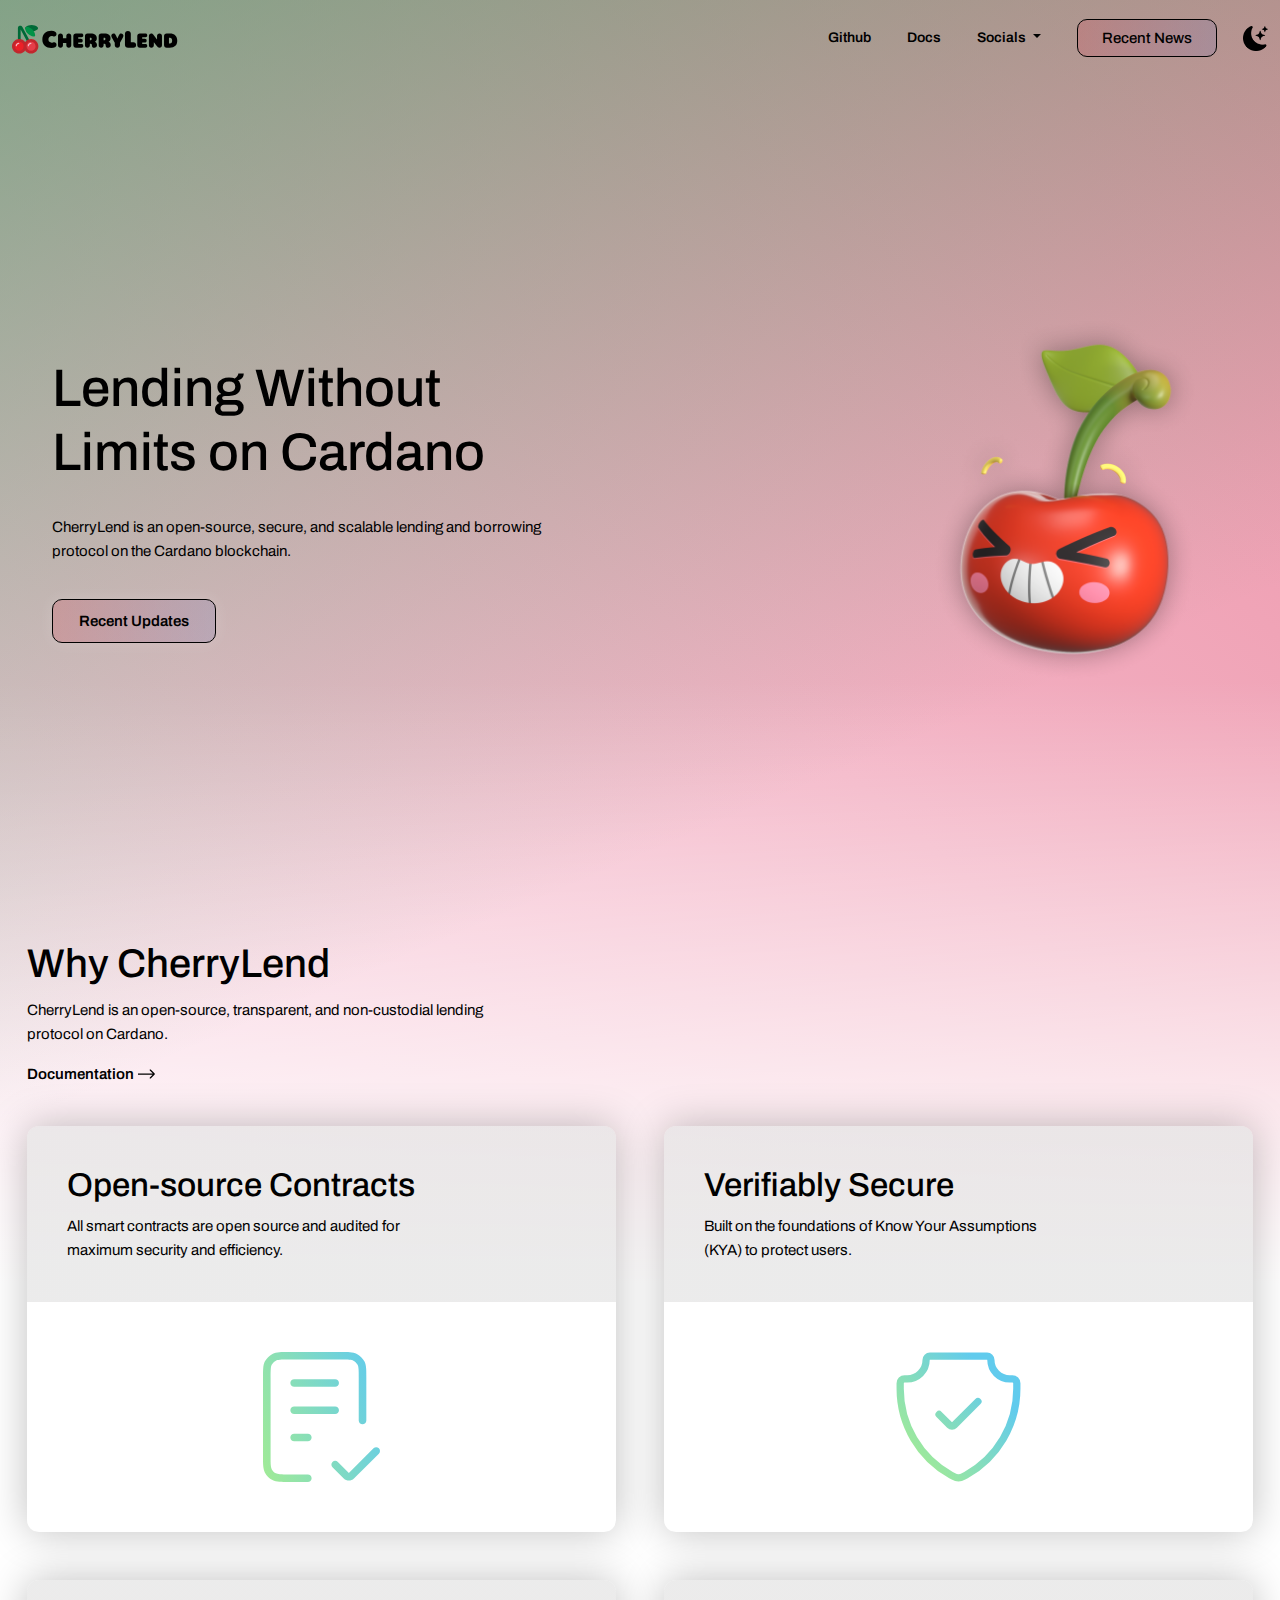
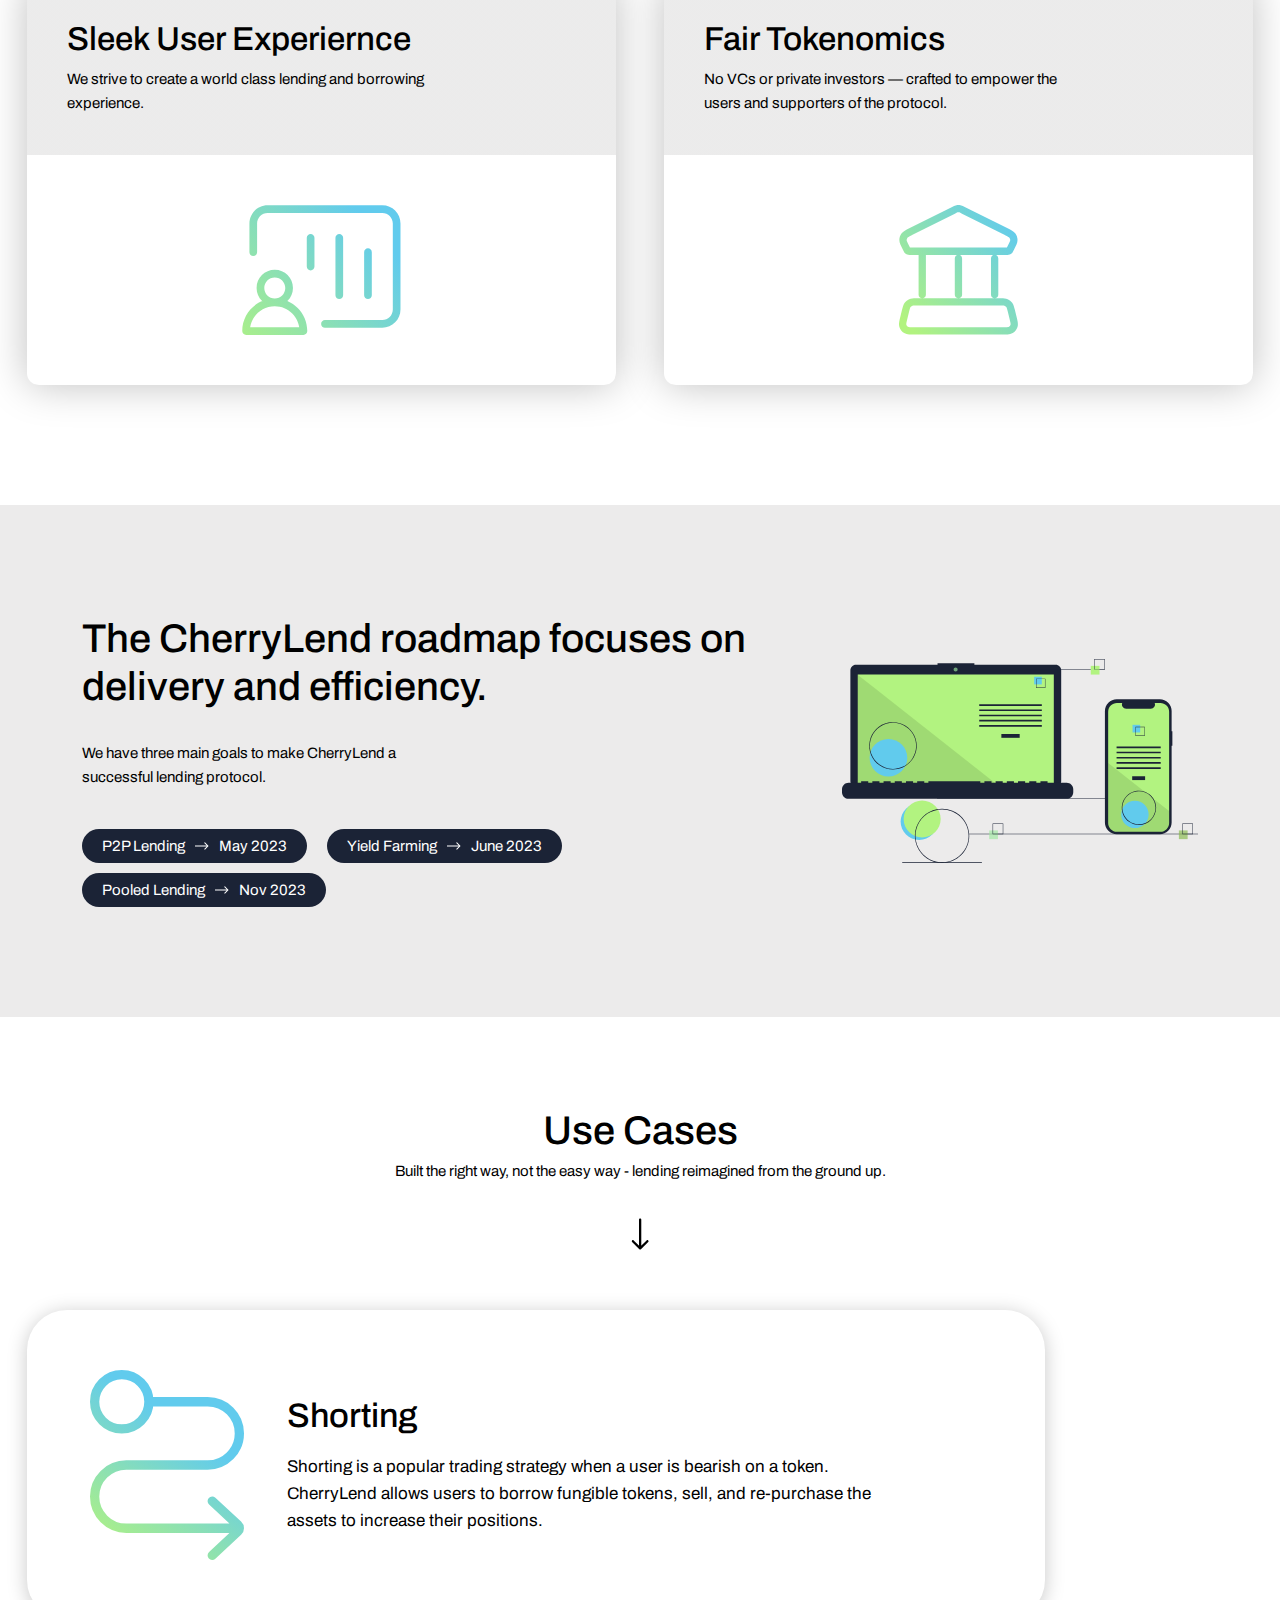
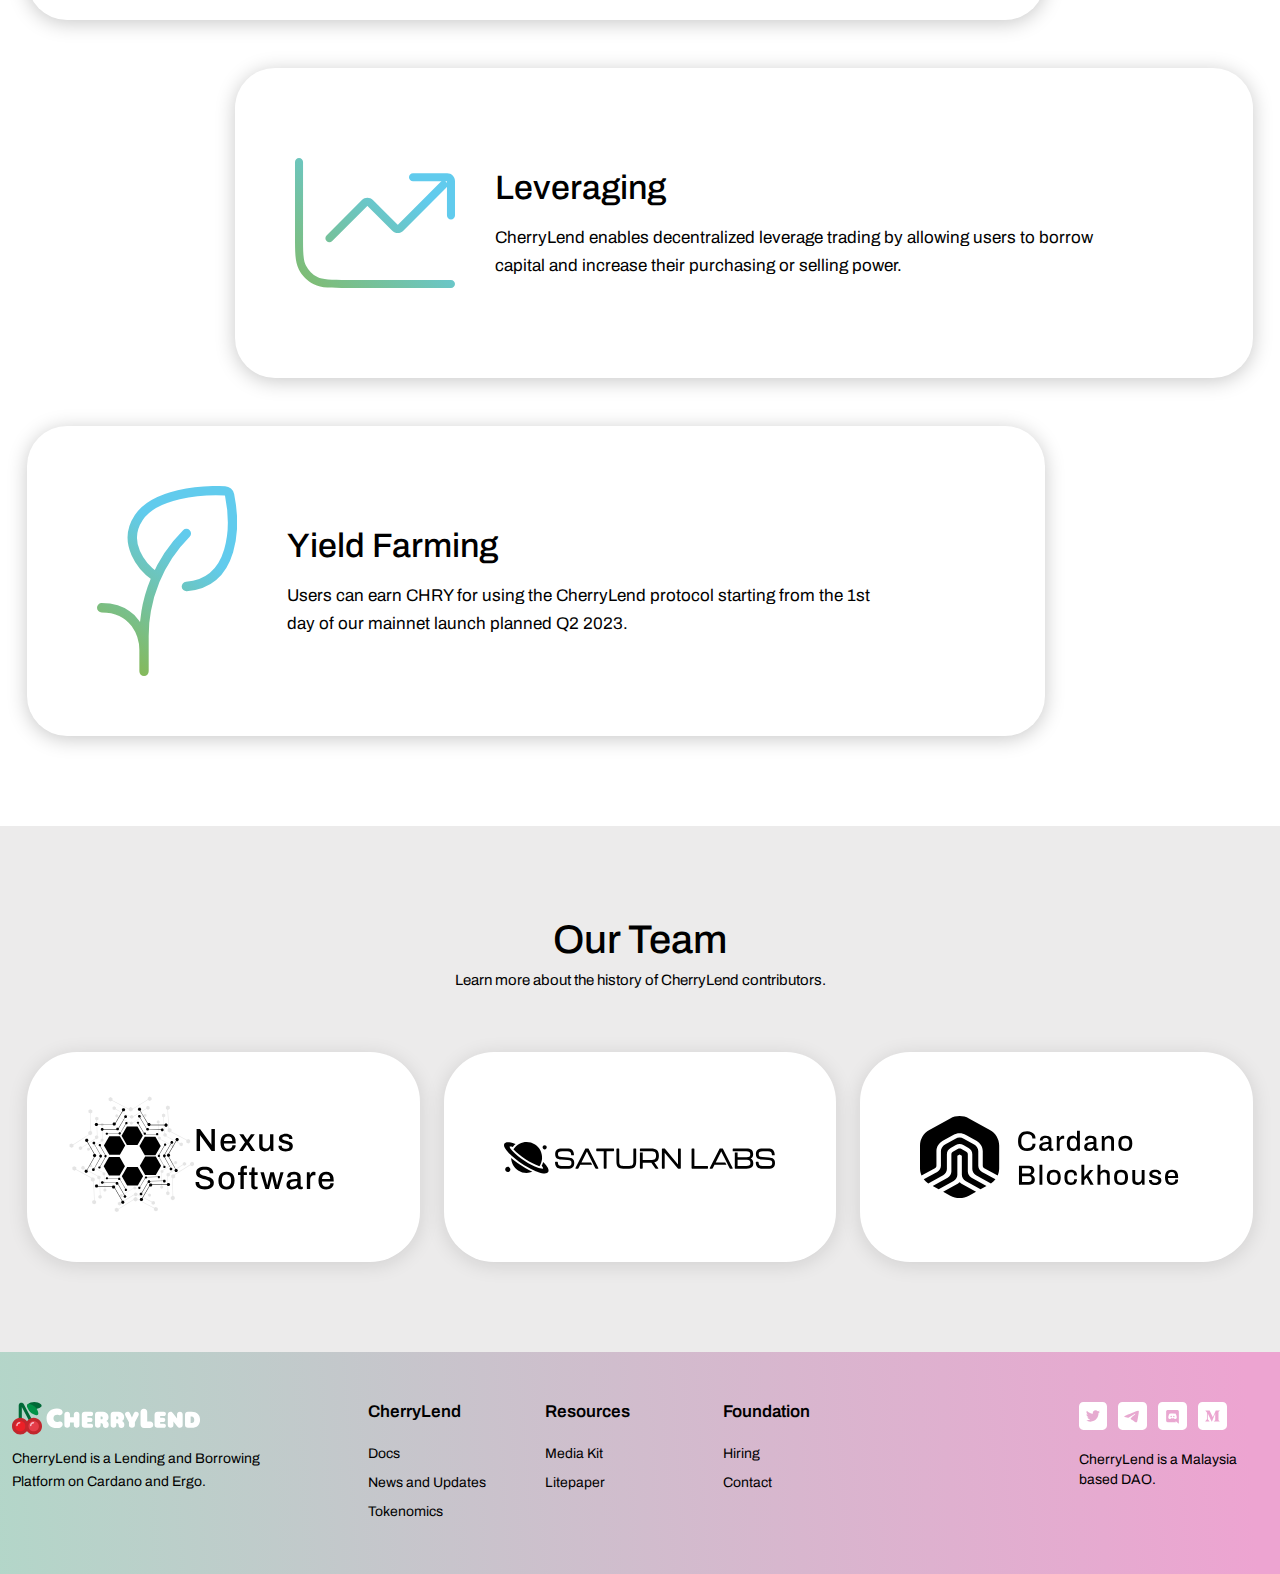
==== index.html @ 68183775 "done" ====
<!DOCTYPE html>
<html class="no-js" lang="">

<head>
  <meta charset="utf-8" />
  <meta http-equiv="x-ua-compatible" content="ie=edge" />
  <title> Duck Pools </title>
  <meta name="description" content="" />
  <meta name="viewport" content="width=device-width, initial-scale=1" />
  <!-- Favicons -->
  <link href="assets/img/favicon.png" rel="icon">
  <link href="assets/img/apple-touch-icon.png" rel="apple-touch-icon">

  <link rel="stylesheet" href="assets/css/bootstrap.min.css" />
  <link rel="stylesheet" href="assets/css/main.css?v=415" />
</head>
<body>
  <!--[if lte IE 9]>
      <p class="browserupgrade">
        You are using an <strong>outdated</strong> browser. Please
        <a href="https://browsehappy.com/">upgrade your browser</a> to improve
        your experience and security.
      </p>
    <![endif]-->




  <!-- ======= herder start ======= -->
  <header class="header">
    <div class="navbar-area">
      <div class="container">
        <nav class="navbar navbar-expand-lg ">
          <a class="navbar-brand" href="/">
            <svg viewBox="0 0 189 33" xmlns="http://www.w3.org/2000/svg">
              <path
                d="M44.8281 26.1109C41.6918 26.1109 39.193 25.2529 37.3318 23.5388C35.4688 21.8246 34.5391 19.4344 34.5391 16.3681C34.5391 13.3018 35.4963 10.9501 37.4108 9.21029C39.3253 7.46861 41.7984 6.59961 44.83 6.59961C46.6305 6.59961 48.0434 6.92112 49.065 7.56047C50.1215 8.2182 50.6506 9.14599 50.6506 10.3402C50.6506 11.1375 50.4118 11.8044 49.9359 12.3409C49.46 12.8774 48.8482 13.1456 48.1041 13.1456C47.7054 13.1456 47.2203 13.0629 46.6489 12.8994C46.0775 12.7359 45.5833 12.6532 45.168 12.6532C44.1465 12.6532 43.2719 12.9692 42.5443 13.6012C41.8167 14.2332 41.4529 15.1555 41.4529 16.3681C41.4529 17.5807 41.8075 18.4993 42.5186 19.1221C43.2278 19.7449 44.095 20.0572 45.1166 20.0572C45.5318 20.0572 46.0389 19.9745 46.636 19.811C47.2332 19.6457 47.7311 19.5648 48.1298 19.5648C48.8739 19.5648 49.4857 19.8331 49.9616 20.3696C50.4375 20.906 50.6763 21.5729 50.6763 22.3703C50.6763 23.6012 50.1215 24.5437 49.0135 25.2033C48.0085 25.8096 46.614 26.1127 44.83 26.1127L44.8281 26.1109Z" />
              <path
                d="M55.1971 25.8479C54.3079 25.8479 53.6134 25.6035 53.1191 25.1148C52.623 24.6261 52.375 23.9445 52.375 23.07V12.5464C52.375 11.6719 52.623 10.9903 53.1191 10.5016C53.6152 10.0129 54.3079 9.76855 55.1971 9.76855C56.0864 9.76855 56.7534 10.0129 57.2439 10.5016C57.7327 10.9903 57.977 11.6719 57.977 12.5464V15.1277H61.8281V12.5464C61.8281 11.6719 62.0761 10.9903 62.5722 10.5016C63.0683 10.0129 63.7609 9.76855 64.6502 9.76855C65.5395 9.76855 66.2064 10.0129 66.697 10.5016C67.1857 10.9903 67.4301 11.6719 67.4301 12.5464V23.07C67.4301 23.9445 67.1857 24.628 66.697 25.1148C66.2083 25.6035 65.5266 25.8479 64.6502 25.8479C63.7738 25.8479 63.0664 25.6035 62.5722 25.1148C62.0761 24.6261 61.8281 23.9445 61.8281 23.07V20.4446H57.977V23.07C57.977 23.9445 57.7327 24.628 57.2439 25.1148C56.7552 25.6035 56.0735 25.8479 55.1971 25.8479Z" />
              <path
                d="M79.0494 25.8486H72.7474C71.7993 25.8486 71.0699 25.5932 70.5591 25.0825C70.0484 24.5718 69.793 23.8424 69.793 22.8944V12.7199C69.793 11.7719 70.0484 11.0425 70.5591 10.5317C71.0699 10.021 71.7993 9.76562 72.7474 9.76562H79.0494C79.6907 9.76562 80.1978 9.95118 80.5708 10.3241C80.9437 10.6953 81.1293 11.2023 81.1293 11.8454C81.1293 12.4884 80.9437 13.012 80.5708 13.3776C80.1996 13.7432 79.6925 13.9251 79.0494 13.9251H75.395V15.6319H78.3053C78.9906 15.6319 79.5271 15.8284 79.913 16.2234C80.2988 16.6166 80.4936 17.1494 80.4936 17.82C80.4936 18.4906 80.3007 19.0417 79.913 19.4275C79.5253 19.8134 78.9906 20.0081 78.3053 20.0081H75.395V21.6928H79.0494C79.6907 21.6928 80.1978 21.8784 80.5708 22.2514C80.9437 22.6225 81.1293 23.1295 81.1293 23.7726C81.1293 24.4156 80.9437 24.9392 80.5708 25.3048C80.1996 25.6704 79.6925 25.8523 79.0494 25.8523V25.8486Z" />
              <path
                d="M85.8534 25.848C84.9641 25.848 84.2696 25.6036 83.7754 25.1149C83.2793 24.6262 83.0312 23.9446 83.0312 23.0701V12.699C83.0312 11.751 83.2866 11.0179 83.7974 10.4998C84.3082 9.98175 85.0376 9.73005 85.9857 9.74475L89.4435 9.76679C91.8063 9.78149 93.5794 10.2518 94.7608 11.1778C95.9422 12.1037 96.5338 13.4504 96.5338 15.2141C96.5338 16.2062 96.3262 17.0238 95.9109 17.665C95.4957 18.3062 94.9519 18.7581 94.2812 19.0209V19.0649C95.04 19.2983 95.6372 19.7796 96.0763 20.509C96.5136 21.2384 96.7322 22.0045 96.7322 22.8055C96.7322 23.8564 96.4364 24.6409 95.8466 25.1572C95.255 25.6753 94.544 25.9343 93.7135 25.9343C91.8762 25.9343 90.9557 25.0451 90.9557 23.2648C90.9557 22.7394 90.8528 22.2838 90.6488 21.8979C90.4449 21.5121 90.0939 21.3174 89.5979 21.3174H88.6351V23.0682C88.6351 23.9428 88.3907 24.6262 87.902 25.1131C87.4133 25.6018 86.7316 25.8461 85.8552 25.8461L85.8534 25.848ZM88.6314 14.3819V17.3141H89.6383C90.353 17.3141 90.7095 16.8033 90.7095 15.7818C90.7095 14.8485 90.184 14.3819 89.1349 14.3819H88.6314Z" />
              <path
                d="M101.478 25.848C100.589 25.848 99.8946 25.6036 99.4004 25.1149C98.9043 24.6262 98.6562 23.9446 98.6562 23.0701V12.699C98.6562 11.751 98.9116 11.0179 99.4224 10.4998C99.9332 9.98175 100.663 9.73005 101.611 9.74475L105.069 9.76679C107.431 9.78149 109.204 10.2518 110.386 11.1778C111.567 12.1037 112.159 13.4504 112.159 15.2141C112.159 16.2062 111.951 17.0238 111.536 17.665C111.121 18.3062 110.577 18.7581 109.906 19.0209V19.0649C110.665 19.2983 111.262 19.7796 111.701 20.509C112.139 21.2384 112.357 22.0045 112.357 22.8055C112.357 23.8564 112.061 24.6409 111.472 25.1572C110.88 25.6753 110.169 25.9343 109.338 25.9343C107.501 25.9343 106.581 25.0451 106.581 23.2648C106.581 22.7394 106.478 22.2838 106.274 21.8979C106.07 21.5121 105.719 21.3174 105.223 21.3174H104.26V23.0682C104.26 23.9428 104.016 24.6262 103.527 25.1131C103.038 25.6018 102.357 25.8461 101.48 25.8461L101.478 25.848ZM104.256 14.3819V17.3141H105.263C105.978 17.3141 106.334 16.8033 106.334 15.7818C106.334 14.8485 105.809 14.3819 104.76 14.3819H104.256Z" />
              <path
                d="M119.946 25.8478C118.998 25.8478 118.261 25.5887 117.735 25.0706C117.21 24.5525 116.947 23.8268 116.947 22.8935V20.3122L113.599 14.1208C113.206 13.4061 113.008 12.7208 113.008 12.0631C113.008 11.4054 113.237 10.823 113.697 10.4004C114.156 9.97788 114.808 9.7666 115.655 9.7666C116.326 9.7666 116.848 9.92828 117.221 10.248C117.592 10.5695 117.998 11.2033 118.435 12.1513L119.901 15.4767H119.946L121.368 12.1513C121.805 11.2033 122.209 10.5695 122.582 10.248C122.953 9.92644 123.475 9.7666 124.148 9.7666C124.993 9.7666 125.647 9.97788 126.106 10.4004C126.565 10.823 126.795 11.3778 126.795 12.0631C126.795 12.7484 126.599 13.4061 126.204 14.1208L122.9 20.3122V22.8935C122.9 23.8268 122.641 24.5525 122.123 25.0706C121.605 25.5887 120.879 25.8478 119.946 25.8478Z" />
              <path
                d="M138.108 25.8774H132.054C130.928 25.8774 130.063 25.5743 129.456 24.968C128.85 24.3617 128.547 23.4964 128.547 22.3702V10.0792C128.547 9.03932 128.841 8.23094 129.431 7.65038C130.019 7.06982 130.842 6.77954 131.9 6.77954C132.958 6.77954 133.748 7.06982 134.329 7.65038C134.91 8.23094 135.2 9.04116 135.2 10.0792V19.5629H138.11C139.097 19.5629 139.869 19.844 140.423 20.408C140.978 20.9702 141.256 21.7455 141.256 22.7339C141.256 23.7224 140.978 24.4921 140.423 25.047C139.869 25.6018 139.099 25.8792 138.11 25.8792L138.108 25.8774Z" />
              <path
                d="M151.819 25.8486H145.517C144.569 25.8486 143.839 25.5932 143.329 25.0825C142.818 24.5718 142.562 23.8424 142.562 22.8944V12.7199C142.562 11.7719 142.818 11.0425 143.329 10.5317C143.839 10.021 144.569 9.76562 145.517 9.76562H151.819C152.46 9.76562 152.967 9.95118 153.34 10.3241C153.713 10.6953 153.899 11.2023 153.899 11.8454C153.899 12.4884 153.713 13.012 153.34 13.3776C152.969 13.7432 152.462 13.9251 151.819 13.9251H148.165V15.6319H151.075C151.76 15.6319 152.297 15.8284 152.683 16.2234C153.068 16.6166 153.263 17.1494 153.263 17.82C153.263 18.4906 153.07 19.0417 152.683 19.4275C152.295 19.8134 151.76 20.0081 151.075 20.0081H148.165V21.6928H151.819C152.46 21.6928 152.967 21.8784 153.34 22.2514C153.713 22.6225 153.899 23.1295 153.899 23.7726C153.899 24.4156 153.713 24.9392 153.34 25.3048C152.969 25.6704 152.462 25.8523 151.819 25.8523V25.8486Z" />
              <path
                d="M158.627 25.8479C157.738 25.8479 157.043 25.6035 156.549 25.1148C156.053 24.6261 155.805 23.9445 155.805 23.07V12.5464C155.805 11.6719 156.053 10.9903 156.549 10.5016C157.045 10.0129 157.738 9.76855 158.627 9.76855C159.209 9.76855 159.689 9.92472 160.06 10.2389C160.431 10.553 160.946 11.1465 161.603 12.0228C161.691 12.1404 161.756 12.2268 161.8 12.2855L165.017 16.5075H165.061V12.5464C165.061 11.6719 165.309 10.9903 165.805 10.5016C166.301 10.0129 166.994 9.76855 167.883 9.76855C168.773 9.76855 169.44 10.0129 169.928 10.5016C170.417 10.9903 170.661 11.6719 170.661 12.5464V23.07C170.661 23.9445 170.413 24.628 169.917 25.1148C169.421 25.6035 168.728 25.8479 167.839 25.8479C167.139 25.8479 166.559 25.666 166.099 25.3004C165.64 24.9366 165.045 24.2789 164.315 23.3309L161.449 19.5683H161.405V23.0682C161.405 23.9427 161.161 24.6261 160.672 25.113C160.183 25.6017 159.501 25.846 158.625 25.846L158.627 25.8479Z" />
              <path
                d="M179.522 25.8486H175.978C175.03 25.8486 174.3 25.5932 173.79 25.0825C173.279 24.5718 173.023 23.8424 173.023 22.8944V12.7199C173.023 11.7719 173.279 11.0425 173.79 10.5317C174.3 10.021 175.03 9.76562 175.978 9.76562H179.522C182.28 9.76562 184.391 10.484 185.857 11.9207C187.323 13.3574 188.056 15.3232 188.056 17.8181C188.056 20.3131 187.327 22.2569 185.868 23.6936C184.409 25.1303 182.295 25.8486 179.522 25.8486ZM178.625 14.581V21.0351H179.741C180.544 21.0351 181.163 20.765 181.6 20.2249C182.037 19.6848 182.256 18.8837 182.256 17.8181C182.256 16.7526 182.023 15.9295 181.556 15.3893C181.089 14.8492 180.485 14.5791 179.741 14.5791H178.625V14.581Z" />
              <path
                d="M17.3275 19.1949L9.84221 5.06853V17.0637H6.71875V3.45178C6.71875 2.17859 7.54922 1.11851 8.78391 0.811697C10.0204 0.504882 11.2496 1.05421 11.8449 2.17859L20.089 17.7343L17.3293 19.1967L17.3275 19.1949Z"
                fill="#006937" />
              <path
                d="M22.3029 0C19.8207 0 17.5314 0.821235 15.6904 2.20833C14.7699 2.90097 14.7699 4.28623 15.6904 4.97886C17.5314 6.36596 19.8207 7.18719 22.3029 7.18719C24.7852 7.18719 27.0745 6.36596 28.9155 4.97886C29.836 4.28623 29.836 2.90097 28.9155 2.20833C27.0745 0.821235 24.7852 0 22.3029 0Z"
                fill="#006937" />
              <path
                d="M23.2193 5.0131C21.4646 3.25855 19.2635 2.22052 16.9815 1.89901C15.8405 1.73917 14.8612 2.71841 15.0211 3.85932C15.3426 6.14115 16.3807 8.3403 18.1354 10.0967C19.89 11.8512 22.0911 12.8892 24.3731 13.2108C25.5141 13.3706 26.4934 12.3914 26.3335 11.2504C26.012 8.96862 24.9739 6.76948 23.2193 5.0131Z"
                fill="#009247" />
              <path
                d="M8.28345 30.8571C11.9953 30.8571 15.0044 27.8482 15.0044 24.1366C15.0044 20.4249 11.9953 17.416 8.28345 17.416C4.57157 17.416 1.5625 20.4249 1.5625 24.1366C1.5625 27.8482 4.57157 30.8571 8.28345 30.8571Z"
                fill="#EC2027" />
              <path
                d="M8.28269 32.4159C3.71508 32.4159 0 28.7011 0 24.1337C0 19.5664 3.71508 15.8516 8.28269 15.8516C12.8503 15.8516 16.5654 19.5664 16.5654 24.1337C16.5654 28.7011 12.8503 32.4159 8.28269 32.4159ZM8.28269 18.9748C5.4385 18.9748 3.12346 21.2897 3.12346 24.1337C3.12346 26.9777 5.4385 29.2926 8.28269 29.2926C11.1269 29.2926 13.4419 26.9777 13.4419 24.1337C13.4419 21.2897 11.1269 18.9748 8.28269 18.9748Z"
                fill="#C1272D" />
              <path
                d="M21.7249 30.8747C25.4367 30.8747 28.4458 27.8658 28.4458 24.1541C28.4458 20.4425 25.4367 17.4336 21.7249 17.4336C18.013 17.4336 15.0039 20.4425 15.0039 24.1541C15.0039 27.8658 18.013 30.8747 21.7249 30.8747Z"
                fill="#E53D49" />
              <path
                d="M21.7241 32.4335C17.1565 32.4335 13.4414 28.7186 13.4414 24.1513C13.4414 19.584 17.1565 15.8691 21.7241 15.8691C26.2917 15.8691 30.0068 19.584 30.0068 24.1513C30.0068 28.7186 26.2917 32.4335 21.7241 32.4335ZM21.7241 18.9924C18.8799 18.9924 16.5649 21.3073 16.5649 24.1513C16.5649 26.9953 18.8799 29.3102 21.7241 29.3102C24.5683 29.3102 26.8833 26.9953 26.8833 24.1513C26.8833 21.3073 24.5683 18.9924 21.7241 18.9924Z"
                fill="#C1272D" />
              <g opacity="0.8">
                <path
                  d="M18.7115 24.2893C18.3054 24.2893 17.9766 23.9604 17.9766 23.5544C17.9766 21.6309 19.542 20.0674 21.4638 20.0674C21.8699 20.0674 22.1987 20.3962 22.1987 20.8023C22.1987 21.2083 21.8699 21.5372 21.4638 21.5372C20.3504 21.5372 19.4464 22.4429 19.4464 23.5544C19.4464 23.9604 19.1175 24.2893 18.7115 24.2893Z"
                  fill="#FBDCE9" />
              </g>
              <g opacity="0.8">
                <path
                  d="M4.93806 24.2893C4.53201 24.2893 4.20312 23.9604 4.20312 23.5544C4.20312 21.6309 5.76669 20.0674 7.69038 20.0674C8.09643 20.0674 8.42531 20.3962 8.42531 20.8023C8.42531 21.2083 8.09643 21.5372 7.69038 21.5372C6.57696 21.5372 5.67299 22.4429 5.67299 23.5544C5.67299 23.9604 5.34411 24.2893 4.93806 24.2893Z"
                  fill="#FBDCE9" />
              </g>
            </svg>

          </a>
          <button class="navbar-toggler" type="button" data-bs-toggle="collapse" data-bs-target="#navbarSupportedContent"
            aria-controls="navbarSupportedContent" aria-expanded="false" aria-label="Toggle navigation">
            <span class="toggler-icon"></span>
            <span class="toggler-icon"></span>
            <span class="toggler-icon"></span>
          </button>
          <div class="collapse navbar-collapse sub-menu-bar" id="navbarSupportedContent">
            <ul id="nav" class="navbar-nav ms-auto">
              <li class="nav-item">
                <a href="#"> Github </a>
              </li>
              <li class="nav-item">
                <a href="#"> Docs </a>
              </li>


              <li class="nav-item dropdown">
                <a class="nav-link dropdown-toggle" href="#" role="button" data-bs-toggle="dropdown" aria-expanded="false">
                  Socials
                </a>
                <ul class="dropdown-menu  dropdown-menu-end animate slideIn">
                  <li>
                    <a class="dropdown-item" href="#">
                      <img src="assets/img/socials/twitter.svg" alt="">
                      <span> Twitter </span>
                    </a>
                  </li>
                  <li>
                    <a class="dropdown-item" href="#">
                      <img src="assets/img/socials/discord.svg" style="height: 13.8px;" alt="">
                      <span> Discord </span>
                    </a>
                  </li>
                  <li>
                    <a class="dropdown-item" href="#">
                      <img src="assets/img/socials/github.svg" style="height: 18.6px;" alt="">
                      <span> Github </span>
                    </a>
                  </li>
                  <li>
                    <a class="dropdown-item" href="#">
                      <img src="assets/img/socials/telegram.svg" style="height: 16px;" alt="">
                      <span> Telegram </span>
                    </a>
                  </li>
                  <li>
                    <a class="dropdown-item" href="#">
                      <img src="assets/img/socials/yt.svg" style="height: 14px;" alt="">
                      <span> Youtube </span>
                    </a>
                  </li>

                </ul>
              </li>

            </ul>


            <ul id="nav" class="navbar-nav  btn-nav">
              <li class="nav-item">
                <a href="#" class="btn-nav"> Recent News </a>
              </li>
            </ul>

          </div>
          <!--.collapse-->

          <button id="theme-toggle" class="switcher" type="button">
            <span class="d-block-light d-none">
              <img src="assets/img/logo/moon_theme.png" alt="">
            </span>
            <span class="d-block-dark d-none">
              <img src="assets/img/logo/sun_theme.png" alt="">
            </span>
          </button>

        </nav>

      </div>
      <!--.container-->


    </div>
    <!--.navbar-area-->

  </header>
  <!-- ======= herder end ======= -->



  <section class="hero-area">
    <div class="container">
      <div class="row align-items-center justify-content-between gx-0">
        <div class="col-lg-5">
          <div class="hero-texts">
            <h1>
              Lending Without <br>
              Limits on Cardano
            </h1>
            <p>
              CherryLend is an open-source, secure, and scalable lending and
              borrowing protocol on the Cardano blockchain.
            </p>
            <a href="#" class="btn-main"> Recent Updates </a>
          </div><!-- /.hero-texts -->
        </div><!-- /.col-lg-5 -->

        <div class="col-lg-4 col-xl-3">
          <div class="hero-img">
            <img src="assets/img/hero/cheryy.png" alt="">
          </div><!-- /.hero-img -->
        </div><!-- /.col-lg-5 -->

      </div><!-- /.row -->
    </div><!-- /.container -->
  </section><!-- /.hero-area -->



  <section class="why-sec">
    <div class="container">
      <div class="sec-t">
        <h2> Why CherryLend </h2>
        <p>
          CherryLend is an open-source, transparent, and non-custodial lending protocol on Cardano.
        </p>
        <a href="#" class="arrow-link">
          <span>Documentation</span>

          <svg viewBox="0 0 14 8" fill="none" xmlns="http://www.w3.org/2000/svg">
            <path
              d="M13.3536 4.35355C13.5488 4.15829 13.5488 3.84171 13.3536 3.64645L10.1716 0.464465C9.97631 0.269203 9.65973 0.269203 9.46447 0.464465C9.2692 0.659727 9.2692 0.97631 9.46447 1.17157L12.2929 4L9.46447 6.82843C9.2692 7.02369 9.2692 7.34027 9.46447 7.53553C9.65973 7.7308 9.97631 7.7308 10.1716 7.53553L13.3536 4.35355ZM4.37114e-08 4.5L13 4.5L13 3.5L-4.37114e-08 3.5L4.37114e-08 4.5Z" />
          </svg>

        </a>
      </div><!-- /.sec-t -->

      <div class="row gy-4 gy-lg-5 gx-4 gx-lg-5">
        <div class="col-lg-6">
          <div class="why-single">
            <div class="why-head">
              <div class="head-inner">
                <h3> Open-source Contracts </h3>
                <p>
                  All smart contracts are open source and audited for maximum security and efficiency.
                </p>
              </div><!-- /.head-inner -->
            </div><!-- /.why-head -->
            <div class="why-body">
              <img src="assets/img/why/doc.svg" class="why-logo" alt="">
            </div><!-- /.why-body -->
          </div><!-- /.why-single -->
        </div><!-- /.col-md-6 -->

        <div class="col-lg-6">
          <div class="why-single">
            <div class="why-head">
              <div class="head-inner">
                <h3> Verifiably Secure </h3>
                <p>
                  Built on the foundations of Know Your Assumptions (KYA) to protect users.
                </p>
              </div><!-- /.head-inner -->
            </div><!-- /.why-head -->
            <div class="why-body">
              <img src="assets/img/why/shield.svg" class="why-logo" alt="">
            </div><!-- /.why-body -->
          </div><!-- /.why-single -->
        </div><!-- /.col-md-6 -->

        <div class="col-lg-6">
          <div class="why-single">
            <div class="why-head">
              <div class="head-inner">
                <h3> Sleek User Experiernce </h3>
                <p>
                  We strive to create a world class lending and borrowing experience.
                </p>
              </div><!-- /.head-inner -->
            </div><!-- /.why-head -->
            <div class="why-body">
              <img src="assets/img/why/bars.svg" class="why-logo" alt="">
            </div><!-- /.why-body -->
          </div><!-- /.why-single -->
        </div><!-- /.col-md-6 -->

        <div class="col-lg-6">
          <div class="why-single">
            <div class="why-head">
              <div class="head-inner">
                <h3> Fair Tokenomics </h3>
                <p>
                  No VCs or private investors — crafted to empower the users and supporters of the protocol.
                </p>
              </div><!-- /.head-inner -->
            </div><!-- /.why-head -->
            <div class="why-body">
              <img src="assets/img/why/fair.svg" class="why-logo" alt="">
            </div><!-- /.why-body -->
          </div><!-- /.why-single -->
        </div><!-- /.col-md-6 -->

      </div><!-- /.row -->

    </div><!-- /.container -->
  </section><!-- /.why-sec -->


  <section class="roadmap">
    <div class="container">
      <div class="row gy-4 align-items-center">
        <div class="col-lg-8">
          <div class="map-txt">
            <h2>
              The CherryLend roadmap focuses on delivery and efficiency.
            </h2>
            <p>
              We have three main goals to make CherryLend a
              successful lending protocol.
            </p>
          </div><!-- /.map-txt -->
          <div class="map-click">
            <div class="click-tab">
              <span> P2P Lending </span>
              <svg viewBox="0 0 14 8" fill="none" xmlns="http://www.w3.org/2000/svg">
                <path
                  d="M13.3536 4.35355C13.5488 4.15829 13.5488 3.84171 13.3536 3.64645L10.1716 0.464465C9.97631 0.269203 9.65973 0.269203 9.46447 0.464465C9.2692 0.659727 9.2692 0.97631 9.46447 1.17157L12.2929 4L9.46447 6.82843C9.2692 7.02369 9.2692 7.34027 9.46447 7.53553C9.65973 7.7308 9.97631 7.7308 10.1716 7.53553L13.3536 4.35355ZM4.37114e-08 4.5L13 4.5L13 3.5L-4.37114e-08 3.5L4.37114e-08 4.5Z" />
              </svg>
              <span>
                May 2023
              </span>
            </div><!-- /.click-tab -->

            <div class="click-tab">
              <span> Yield Farming </span>
              <svg viewBox="0 0 14 8" fill="none" xmlns="http://www.w3.org/2000/svg">
                <path
                  d="M13.3536 4.35355C13.5488 4.15829 13.5488 3.84171 13.3536 3.64645L10.1716 0.464465C9.97631 0.269203 9.65973 0.269203 9.46447 0.464465C9.2692 0.659727 9.2692 0.97631 9.46447 1.17157L12.2929 4L9.46447 6.82843C9.2692 7.02369 9.2692 7.34027 9.46447 7.53553C9.65973 7.7308 9.97631 7.7308 10.1716 7.53553L13.3536 4.35355ZM4.37114e-08 4.5L13 4.5L13 3.5L-4.37114e-08 3.5L4.37114e-08 4.5Z" />
              </svg>
              <span>
                June 2023
              </span>
            </div><!-- /.click-tab -->

            <div class="click-tab">
              <span> Pooled Lending </span>
              <svg viewBox="0 0 14 8" fill="none" xmlns="http://www.w3.org/2000/svg">
                <path
                  d="M13.3536 4.35355C13.5488 4.15829 13.5488 3.84171 13.3536 3.64645L10.1716 0.464465C9.97631 0.269203 9.65973 0.269203 9.46447 0.464465C9.2692 0.659727 9.2692 0.97631 9.46447 1.17157L12.2929 4L9.46447 6.82843C9.2692 7.02369 9.2692 7.34027 9.46447 7.53553C9.65973 7.7308 9.97631 7.7308 10.1716 7.53553L13.3536 4.35355ZM4.37114e-08 4.5L13 4.5L13 3.5L-4.37114e-08 3.5L4.37114e-08 4.5Z" />
              </svg>
              <span>
                Nov 2023
              </span>
            </div><!-- /.click-tab -->

          </div><!-- /.map-click -->
        </div><!-- /.col-lg-8 -->

        <div class="col-lg-4">
          <img src="assets/img/roadmap/map.svg" class="img-fluid map-img" alt="">
        </div><!-- /.col-lg-4 -->

      </div><!-- /.row -->
    </div><!-- /.container -->
  </section><!-- /.roadmap -->


  <section class="use-case">
    <div class="container">
      <div class="sec-t">
        <h2>
          Use Cases
        </h2>
        <p>
          Built the right way, not the easy way - lending reimagined from the ground up.
        </p>

        <svg  viewBox="0 0 24 42"  xmlns="http://www.w3.org/2000/svg">
          <path
            d="M13.5 2C13.5 1.17157 12.8284 0.5 12 0.5C11.1716 0.5 10.5 1.17157 10.5 2L13.5 2ZM10.9393 41.0607C11.5251 41.6464 12.4749 41.6464 13.0607 41.0607L22.6066 31.5147C23.1924 30.9289 23.1924 29.9792 22.6066 29.3934C22.0208 28.8076 21.0711 28.8076 20.4853 29.3934L12 37.8787L3.51472 29.3934C2.92893 28.8076 1.97919 28.8076 1.3934 29.3934C0.807613 29.9792 0.807613 30.9289 1.3934 31.5147L10.9393 41.0607ZM10.5 2L10.5 40L13.5 40L13.5 2L10.5 2Z"
            />
          <defs>
            <linearGradient id="paint0_linear_624_2630" x1="12" y1="55" x2="12" y2="-4.5" gradientUnits="userSpaceOnUse">
              <stop stop-color="white" />
              <stop offset="1" stop-color="white" stop-opacity="0" />
            </linearGradient>
          </defs>
        </svg>

      </div><!-- /.sec-t -->

      <div class="row gy-lg-5 gy-4">
        <div class="col-lg-10 col-xl-10">
          <div class="case-single">
            <img src="assets/img/case/icon.svg" class="case-logo" alt="case-logo">
            <div class="case-txt">
              <h3> Shorting </h3>
              <p>
                Shorting is a popular trading strategy when a user is bearish on a token. CherryLend allows users to borrow
                fungible tokens, sell, and re-purchase the assets to increase their positions.
              </p>
            </div><!-- /.case-txt -->
          </div><!-- /.case-single -->
        </div><!-- /.col-lg-10 -->

        <div class="col-lg-10 col-xl-10 offset-xl-2 offset-lg-2">
          <div class="case-single">
            <img src="assets/img/case/icon-1.svg" class="case-logo" alt="case-logo">
            <div class="case-txt">
              <h3> Leveraging </h3>
              <p>
                CherryLend enables decentralized leverage trading by allowing users to borrow capital and increase their
                purchasing or selling power.
              </p>
            </div><!-- /.case-txt -->
          </div><!-- /.case-single -->
        </div><!-- /.col-lg-10 -->

        <div class="col-lg-10 col-xl-10">
          <div class="case-single">
            <img src="assets/img/case/icon-2.svg" class="case-logo" alt="case-logo">
            <div class="case-txt">
              <h3> Yield Farming </h3>
              <p>
                Users can earn CHRY for using the CherryLend protocol starting from the 1st day of our mainnet launch planned Q2
                2023.
              </p>
            </div><!-- /.case-txt -->
          </div><!-- /.case-single -->
        </div><!-- /.col-lg-10 -->

      </div><!-- /.row -->

    </div><!-- /.container -->
  </section><!-- /.use-case -->

  <section class="team">
    <div class="container">
      <div class="sec-t">
        <h2> Our Team </h2>
        <p>
          Learn more about the history of CherryLend contributors.
        </p>
      </div><!-- /.sec-t -->

      <div class="row gy-4">
        <div class="col-lg-4">
          <a href="#" class="team-single one">

            <svg viewBox="0 0 350 150" fill="none" xmlns="http://www.w3.org/2000/svg">
              <g clip-path="url(#clip0_644_394)">
                <g opacity="0.1">
                  <path d="M83.5941 41.7879L83.4023 41.4683L96.9765 33.1362L97.1683 33.4346L83.5941 41.7879Z" />
                  <path d="M68.9102 34.2869L69.0806 33.9673L83.1875 41.3404L83.0171 41.66L68.9102 34.2869Z" />
                  <path d="M110.891 56.7471L111.061 56.4275L125.147 63.8219L124.976 64.1415L110.891 56.7471Z" />
                  <path d="M109.848 40.2962L110.21 40.2749L111.062 56.1718L110.7 56.1931L109.848 40.2962Z" />
                  <path d="M56.5089 91.2899L56.3384 91.6096L42.3594 83.9595L42.5299 83.6611L56.5089 91.2899Z" />
                  <path d="M57.2753 107.762L56.9131 107.784L56.3164 91.8653L56.6787 91.844L57.2753 107.762Z" />
                  <path d="M54.7796 58.3453H54.4173L53.8633 42.4271H54.2255L54.7796 58.3453Z" />
                  <path d="M41.016 67.402L40.8242 67.1036L54.2066 58.4733L54.3984 58.7716L41.016 67.402Z" />
                  <path d="M113.34 89.2869L113.702 89.2656L114.043 105.184L113.702 105.205L113.34 89.2869Z" />
                  <path d="M127.237 80.4008L127.407 80.6991L113.918 89.159L113.727 88.8393L127.237 80.4008Z" />
                  <path d="M86.6391 105.29L86.8309 105.589L73.3207 114.027L73.1289 113.729L86.6391 105.29Z" />
                  <path d="M101.363 112.706L101.214 113.026L87.043 105.716L87.2134 105.397L101.363 112.706Z" />
                  <path
                    d="M67.4389 34.6706L67.375 33.0724L68.7175 32.22L70.1452 32.9658L70.2092 34.564L68.8454 35.4164L67.4389 34.6706Z" />
                  <path
                    d="M95.6967 34.3297L95.6328 32.7102L96.9966 31.8578L98.4031 32.6036L98.467 34.2231L97.1032 35.0755L95.6967 34.3297Z" />
                  <path
                    d="M82.0561 41.9159L81.9922 40.3177L83.356 39.4653L84.7624 40.2112L84.8264 41.8094L83.4626 42.6618L82.0561 41.9159Z" />
                  <path
                    d="M108.758 39.2095L110.1 38.3358L111.528 39.0816L111.613 40.6799L110.249 41.5536L108.822 40.8077L108.758 39.2095Z" />
                  <path
                    d="M123.484 63.3319L124.827 62.4583L126.255 63.2041L126.34 64.8023L124.997 65.676L123.57 64.9302L123.484 63.3319Z" />
                  <path
                    d="M109.996 55.49L111.339 54.6163L112.766 55.3409L112.852 56.9391L111.488 57.8128L110.06 57.0882L109.996 55.49Z" />
                  <path
                    d="M58.3381 108.849L56.9743 109.702L55.5678 108.956L55.5039 107.336L56.8677 106.505L58.2955 107.251L58.3381 108.849Z" />
                  <path
                    d="M44.0217 84.4923L42.6579 85.3447L41.2514 84.5775L41.1875 82.9793L42.5513 82.127L43.979 82.8941L44.0217 84.4923Z" />
                  <path
                    d="M57.381 92.5686L56.0172 93.421L54.6108 92.6538L54.5469 91.0556L55.9107 90.2032L57.3171 90.9704L57.381 92.5686Z" />
                  <path
                    d="M40.6323 68.8725L39.2046 68.1479L39.1406 66.5497L40.4831 65.676L41.9109 66.4219L41.9748 68.0201L40.6323 68.8725Z" />
                  <path
                    d="M54.2729 44.132L52.8452 43.3862L52.7812 41.788L54.1238 40.9143L55.5515 41.6601L55.6154 43.2584L54.2729 44.132Z" />
                  <path
                    d="M54.144 59.7307L52.7163 59.0062L52.6523 57.408L53.9948 56.5343L55.4226 57.2801L55.5078 58.8783L54.144 59.7307Z" />
                  <path
                    d="M127.641 78.9093L129.048 79.6764L129.112 81.2747L127.748 82.127L126.32 81.3599L126.277 79.7617L127.641 78.9093Z" />
                  <path
                    d="M113.68 103.479L115.087 104.246L115.129 105.844L113.765 106.697L112.359 105.93L112.316 104.331L113.68 103.479Z" />
                  <path
                    d="M114.001 87.8805L115.407 88.6476L115.471 90.2459L114.107 91.0982L112.679 90.3311L112.637 88.7329L114.001 87.8805Z" />
                  <path
                    d="M102.856 112.301L102.92 113.899L101.578 114.752L100.15 114.027L100.086 112.429L101.428 111.555L102.856 112.301Z" />
                  <path
                    d="M74.6001 112.834L74.6641 114.432L73.3216 115.306L71.8938 114.56L71.8086 112.962L73.1724 112.088L74.6001 112.834Z" />
                  <path
                    d="M88.1765 105.141L88.2617 106.761L86.8979 107.613L85.4915 106.867L85.4062 105.269L86.7701 104.417L88.1765 105.141Z" />
                  <path d="M83.8654 35.6934L83.6523 35.3312L99.8476 25.3796L100.061 25.7419L83.8654 35.6934Z" />
                  <path d="M66.3477 26.7434L66.5394 26.3599L83.3953 35.182L83.1822 35.5656L66.3477 26.7434Z" />
                  <path d="M116.445 53.5508L116.658 53.1672L133.472 62.0107L133.28 62.3943L116.445 53.5508Z" />
                  <path d="M115.211 33.9247L115.637 33.8821L116.66 52.8689L116.234 52.8902L115.211 33.9247Z" />
                  <path d="M51.5373 94.806L51.3242 95.1683L34.6602 86.0478L34.8519 85.6855L51.5373 94.806Z" />
                  <path d="M52.4536 114.453L52.0274 114.475L51.3242 95.4667H51.7504L52.4536 114.453Z" />
                  <path d="M49.4948 55.4474L49.0686 55.4687L48.3867 36.4819L48.8342 36.4606L49.4948 55.4474Z" />
                  <path d="M33.0625 66.2726L32.8281 65.9103L48.8103 55.6178L49.0447 55.9801L33.0625 66.2726Z" />
                  <path d="M119.387 92.3981L119.813 92.3768L120.239 111.385L119.792 111.406L119.387 92.3981Z" />
                  <path d="M135.946 81.7859L136.18 82.1482L120.07 92.2489L119.836 91.8653L135.946 81.7859Z" />
                  <path d="M87.5084 111.513L87.7428 111.875L71.6115 121.933L71.3984 121.571L87.5084 111.513Z" />
                  <path d="M105.09 120.356L104.898 120.718L88 112.024L88.1918 111.641L105.09 120.356Z" />
                  <path
                    d="M64.5796 27.2123L64.5156 25.2945L66.1352 24.2716L67.8186 25.1666L67.9038 27.0845L66.2843 28.1073L64.5796 27.2123Z" />
                  <path
                    d="M98.3139 26.7861L98.25 24.8682L99.8695 23.8667L101.553 24.7404L101.638 26.6582L100.019 27.6811L98.3139 26.7861Z" />
                  <path
                    d="M82.0327 35.8639L81.9688 33.9461L83.5883 32.9232L85.2717 33.8182L85.357 35.7361L83.7374 36.7376L82.0327 35.8639Z" />
                  <path
                    d="M113.91 32.6249L115.508 31.6021L117.213 32.4757L117.32 34.3723L115.7 35.4165L113.995 34.5428L113.91 32.6249Z" />
                  <path
                    d="M131.492 61.4354L133.09 60.3912L134.795 61.2649L134.902 63.1828L133.282 64.2056L131.577 63.332L131.492 61.4354Z" />
                  <path
                    d="M115.383 52.0592L116.981 51.015L118.686 51.8887L118.792 53.8066L117.173 54.8507L115.468 53.977L115.383 52.0592Z" />
                  <path
                    d="M53.7341 115.753L52.1146 116.776L50.4311 115.86L50.3672 113.963L51.9867 112.94L53.6702 113.835L53.7341 115.753Z" />
                  <path
                    d="M36.646 86.6659L35.0265 87.6887L33.3217 86.7937L33.2578 84.8759L34.8986 83.853L36.5821 84.7693L36.646 86.6659Z" />
                  <path
                    d="M52.5857 96.3191L50.9661 97.3206L49.2827 96.4256L49.2188 94.5078L50.8383 93.5062L52.5217 94.4012L52.5857 96.3191Z" />
                  <path
                    d="M32.5947 68.0413L30.8899 67.1676L30.8047 65.2498L32.4242 64.2269L34.1077 65.1006L34.2142 67.0185L32.5947 68.0413Z" />
                  <path
                    d="M48.8759 38.5064L47.1712 37.6114L47.0859 35.7148L48.7055 34.6707L50.4102 35.5443L50.4955 37.4622L48.8759 38.5064Z" />
                  <path
                    d="M48.7275 57.1309L47.0227 56.2572L46.9375 54.3393L48.557 53.2952L50.2405 54.1902L50.347 56.108L48.7275 57.1309Z" />
                  <path
                    d="M136.436 80.0172L138.119 80.9335L138.183 82.8301L136.564 83.8529L134.88 82.9366L134.816 81.0401L136.436 80.0172Z" />
                  <path
                    d="M119.772 109.36L121.455 110.255L121.519 112.173L119.9 113.175L118.216 112.28L118.152 110.362L119.772 109.36Z" />
                  <path
                    d="M120.176 90.736L121.859 91.631L121.923 93.5488L120.304 94.5504L118.599 93.6554L118.535 91.7375L120.176 90.736Z" />
                  <path
                    d="M106.862 119.866L106.947 121.784L105.327 122.807L103.644 121.933L103.559 120.015L105.157 118.971L106.862 119.866Z" />
                  <path
                    d="M73.1272 120.505L73.2124 122.423L71.6142 123.446L69.9095 122.572L69.8242 120.655L71.4437 119.632L73.1272 120.505Z" />
                  <path
                    d="M89.3633 111.342L89.4486 113.239L87.8291 114.283L86.1243 113.388L86.0391 111.491L87.6586 110.447L89.3633 111.342Z" />
                  <path d="M83.0604 28.3418L82.8047 27.9156L101.578 16.3658L101.834 16.792L83.0604 28.3418Z" />
                  <path d="M62.7539 17.9427L62.967 17.5165L82.5078 27.7237L82.2734 28.1712L62.7539 17.9427Z" />
                  <path d="M120.844 49.0334L121.078 48.6072L140.576 58.8571L140.363 59.2833L120.844 49.0334Z" />
                  <path d="M119.395 26.2748L119.906 26.2322L121.078 48.2449L120.588 48.2875L119.395 26.2748Z" />
                  <path d="M45.5795 96.8732L45.3451 97.2994L25.9961 86.7298L26.2305 86.2823L45.5795 96.8732Z" />
                  <path d="M46.6241 119.653L46.134 119.674L45.3242 97.6403L45.8143 97.619L46.6241 119.653Z" />
                  <path d="M43.1909 51.2496L42.7007 51.2709L41.9336 29.2369L42.4237 29.2156L43.1909 51.2496Z" />
                  <path d="M24.1403 63.7796L23.8633 63.3747L42.4026 51.42L42.6583 51.8462L24.1403 63.7796Z" />
                  <path d="M124.23 94.0604H124.721L125.211 116.094L124.721 116.116L124.23 94.0604Z" />
                  <path d="M143.45 81.7648L143.706 82.191L125.039 93.8899L124.762 93.4637L143.45 81.7648Z" />
                  <path d="M87.2822 116.244L87.5592 116.648L68.8495 128.326L68.5938 127.9L87.2822 116.244Z" />
                  <path d="M107.673 126.493L107.439 126.92L87.8555 116.84L88.0686 116.393L107.673 126.493Z" />
                  <path
                    d="M60.6829 18.4967L60.5977 16.2805L62.4942 15.0872L64.4547 16.1313L64.5399 18.3475L62.6647 19.5195L60.6829 18.4967Z" />
                  <path
                    d="M99.804 18.0066L99.7188 15.7904L101.594 14.597L103.554 15.6412L103.64 17.8574L101.764 19.0507L99.804 18.0066Z" />
                  <path
                    d="M80.9251 28.5121L80.8398 26.2959L82.7151 25.1239L84.6756 26.1468L84.7608 28.3629L82.8856 29.5563L80.9251 28.5121Z" />
                  <path
                    d="M117.879 24.783L119.754 23.5684L121.715 24.5912L121.842 26.8074L119.967 28.0221L117.985 26.9992L117.879 24.783Z" />
                  <path
                    d="M138.27 58.1751L140.123 56.9604L142.105 57.9833L142.212 60.1995L140.358 61.3928L138.376 60.3913L138.27 58.1751Z" />
                  <path
                    d="M119.582 47.3072L121.457 46.0925L123.439 47.1154L123.546 49.3316L121.67 50.5249L119.71 49.5234L119.582 47.3072Z" />
                  <path
                    d="M48.1124 121.166L46.2371 122.338L44.2766 121.294L44.1914 119.078L46.088 117.906L48.0484 118.95L48.1124 121.166Z" />
                  <path
                    d="M28.292 87.4331L26.4168 88.6264L24.4563 87.5609L24.3711 85.3448L26.2676 84.1727L28.2281 85.2169L28.292 87.4331Z" />
                  <path
                    d="M46.7881 98.6206L44.8916 99.7926L42.9311 98.7484L42.8672 96.5323L44.7424 95.3602L46.7029 96.4044L46.7881 98.6206Z" />
                  <path
                    d="M23.604 65.8464L21.6222 64.8236L21.5156 62.6074L23.3909 61.4141L25.3726 62.4156L25.4579 64.6531L23.604 65.8464Z" />
                  <path
                    d="M42.4811 31.5808L40.4993 30.558L40.4141 28.3418L42.268 27.1484L44.2498 28.1713L44.3563 30.3875L42.4811 31.5808Z" />
                  <path
                    d="M42.2897 53.1886L40.3292 52.1657L40.2227 49.9496L42.0979 48.7562L44.0797 49.7791L44.1649 51.9953L42.2897 53.1886Z" />
                  <path
                    d="M144 79.719L145.961 80.7845L146.046 83.0007L144.149 84.1727L142.189 83.1285L142.125 80.891L144 79.719Z" />
                  <path
                    d="M124.693 113.75L126.654 114.795L126.718 117.011L124.843 118.183L122.882 117.139L122.797 114.922L124.693 113.75Z" />
                  <path
                    d="M125.145 92.1425L127.105 93.1866L127.169 95.4028L125.294 96.5748L123.333 95.5307L123.27 93.3145L125.145 92.1425Z" />
                  <path
                    d="M109.715 125.918L109.821 128.156L107.946 129.349L105.964 128.326L105.879 126.088L107.754 124.895L109.715 125.918Z" />
                  <path
                    d="M70.6148 126.664L70.7001 128.88L68.8461 130.073L66.8644 129.051L66.7578 126.834L68.6331 125.641L70.6148 126.664Z" />
                  <path
                    d="M89.4099 116.03L89.5165 118.247L87.6412 119.44L85.6808 118.417L85.5742 116.201L87.4495 115.008L89.4099 116.03Z" />
                </g>
                <path d="M72.0877 51.8461L71.832 51.6969L78.2249 40.8717L78.4806 41.0209L72.0877 51.8461Z" />
                <path d="M59.0664 52.0167V51.7183L71.639 51.697V51.974L59.0664 52.0167Z" />
                <path d="M96.6367 52.2297V51.9527L109.209 51.9314V52.2084L96.6367 52.2297Z" />
                <path d="M89.8633 41.1274L90.119 40.9995L96.5545 51.7821L96.3201 51.9313L89.8633 41.1274Z" />
                <path d="M71.4086 96.3831V96.6601L58.8359 96.4683V96.1913L71.4086 96.3831Z" />
                <path d="M78.0129 107.592L77.7572 107.741L71.4922 96.8518L71.7266 96.7026L78.0129 107.592Z" />
                <path d="M58.0658 74.008L57.8314 74.1572L51.5664 63.2467L51.8221 63.0975L58.0658 74.008Z" />
                <path d="M51.8026 85.4087L51.5469 85.2595L57.7266 74.3064L57.961 74.4556L51.8026 85.4087Z" />
                <path d="M110.34 74.0507L110.596 73.9015L116.69 84.8972L116.456 85.0251L110.34 74.0507Z" />
                <path d="M116.757 62.7354L117.013 62.8845L110.705 73.7524L110.449 73.6032L116.757 62.7354Z" />
                <path d="M97.5985 95.0618L97.8542 95.1896L91.5252 106.057L91.2695 105.908L97.5985 95.0618Z" />
                <path d="M110.619 94.8062V95.0832L98.0469 95.211V94.934L110.619 94.8062Z" />
                <path d="M58.1727 52.8265L57.5547 51.7397L58.1727 50.6316H59.4512L60.0905 51.7397L59.4512 52.8265H58.1727Z" />
                <path d="M77.776 42.1717L77.1367 41.085L77.776 39.9982H79.0546L79.6726 41.085L79.0546 42.1717H77.776Z" />
                <path d="M71.0651 52.5068L70.4258 51.3987L71.0651 50.3119H72.3223L72.9616 51.3987L72.3223 52.5068H71.0651Z" />
                <path d="M88.707 40.7866L89.325 39.6785H90.5823L91.2216 40.7653L90.6036 41.8733H89.3463L88.707 40.7866Z" />
                <path
                  d="M107.867 52.2084L108.485 51.1003L109.742 51.079L110.403 52.1658L109.785 53.2739L108.506 53.2952L107.867 52.2084Z" />
                <path
                  d="M95.5508 51.697L96.1688 50.5889L97.4473 50.5676L98.0866 51.6544L97.4686 52.7625L96.2114 52.7838L95.5508 51.697Z" />
                <path
                  d="M79.1608 107.954L78.5215 109.062L77.243 109.041L76.625 107.954L77.2643 106.867H78.5215L79.1608 107.954Z" />
                <path d="M60.196 96.234L59.5567 97.3207H58.2781L57.6602 96.2126L58.2994 95.1259H59.5567L60.196 96.234Z" />
                <path d="M72.489 96.9371L71.8497 98.0452H70.5711L69.9531 96.9371L70.5924 95.8503H71.8497L72.489 96.9371Z" />
                <path
                  d="M52.078 86.5807L50.7994 86.6021L50.1602 85.494L50.7781 84.4072L52.0567 84.3859L52.696 85.4727L52.078 86.5807Z" />
                <path d="M52.4804 64.291H51.2018L50.5625 63.2042L51.2018 62.0961H52.459L53.0983 63.1829L52.4804 64.291Z" />
                <path
                  d="M58.1309 75.2228L56.8737 75.2441L56.2344 74.136L56.8523 73.0493L58.1309 73.028L58.7702 74.1147L58.1309 75.2228Z" />
                <path
                  d="M116.499 61.5421L117.777 61.5634L118.395 62.6502L117.756 63.7583L116.499 63.737L115.859 62.6502L116.499 61.5421Z" />
                <path d="M115.792 83.853H117.07L117.688 84.9611L117.049 86.0479H115.792L115.152 84.9398L115.792 83.853Z" />
                <path d="M110.296 72.8361H111.553L112.171 73.9442L111.531 75.0309H110.274L109.656 73.9228L110.296 72.8361Z" />
                <path d="M111.49 93.9751L112.13 95.0619L111.512 96.17H110.233L109.594 95.0832L110.233 93.9751H111.49Z" />
                <path d="M91.9708 104.758L92.6101 105.844L91.9708 106.953H90.7135L90.0742 105.866L90.6922 104.758H91.9708Z" />
                <path
                  d="M98.6153 94.38L99.2546 95.4881L98.6366 96.5749L97.358 96.5962L96.7188 95.5094L97.358 94.4013L98.6153 94.38Z" />
                <path d="M70.0444 47.4991L69.7461 47.3286L77.3962 34.415L77.6732 34.5855L70.0444 47.4991Z" />
                <path d="M54.5117 47.6908V47.3499L69.5136 47.3073V47.6482L54.5117 47.6908Z" />
                <path d="M99.3672 47.9679V47.6269L114.369 47.6056V47.9465L99.3672 47.9679Z" />
                <path d="M91.2695 34.7133L91.5466 34.5428L99.2606 47.4138L98.9623 47.5843L91.2695 34.7133Z" />
                <path d="M69.2363 100.666V100.986L54.2344 100.773V100.432L69.2363 100.666Z" />
                <path d="M77.1178 114.049L76.8195 114.219L69.3398 101.199L69.6169 101.029L77.1178 114.049Z" />
                <path d="M53.3153 73.9442L53.0169 74.1147L45.5586 61.0946L45.8569 60.9241L53.3153 73.9442Z" />
                <path d="M45.8374 87.561L45.5391 87.3906L52.8908 74.3065L53.1892 74.477L45.8374 87.561Z" />
                <path d="M115.711 73.9868L116.009 73.8376L123.297 86.943L122.999 87.1135L115.711 73.9868Z" />
                <path d="M123.383 60.4979L123.66 60.6684L116.138 73.6459L115.84 73.4754L123.383 60.4979Z" />
                <path d="M100.497 99.0682L100.795 99.2387L93.2515 112.216L92.9531 112.024L100.497 99.0682Z" />
                <path d="M116.029 98.7698V99.1107L101.027 99.2599V98.9189L116.029 98.7698Z" />
                <path d="M53.449 48.6711L52.7031 47.3712L53.449 46.05H54.9619L55.7291 47.3712L54.9619 48.6711H53.449Z" />
                <path d="M76.8435 35.9492L76.0977 34.6494L76.8435 33.3495H78.3565L79.1236 34.6494L78.3565 35.9492H76.8435Z" />
                <path d="M68.8083 48.2876L68.0625 46.9664L68.8083 45.6665H70.3213L71.0885 46.9664L70.3213 48.2876H68.8083Z" />
                <path
                  d="M89.8867 34.2871L90.6326 32.9873L92.1455 32.9659L92.9127 34.2658L92.1668 35.587H90.6539L89.8867 34.2871Z" />
                <path
                  d="M112.75 47.9253L113.496 46.6041L115.009 46.5828L115.776 47.8826L115.03 49.2038L113.517 49.2251L112.75 47.9253Z" />
                <path
                  d="M98.0703 47.3072L98.8161 45.986L100.308 45.9647L101.096 47.2646L100.35 48.5858L98.8375 48.6071L98.0703 47.3072Z" />
                <path
                  d="M78.4869 114.475L77.7197 115.775H76.2281L75.4609 114.454L76.2281 113.154L77.7411 113.175L78.4869 114.475Z" />
                <path d="M55.8541 100.475L55.0869 101.774H53.574L52.8281 100.453L53.5953 99.1533H55.0869L55.8541 100.475Z" />
                <path d="M70.5377 101.327L69.7705 102.627H68.2576L67.5117 101.306L68.2576 100.006H69.7705L70.5377 101.327Z" />
                <path d="M46.159 88.9674H44.6461L43.8789 87.6675L44.6247 86.3463H46.1377L46.9049 87.6462L46.159 88.9674Z" />
                <path
                  d="M46.6512 62.3304L45.1382 62.3517L44.3711 61.0518L45.1169 59.7307L46.6299 59.7094L47.397 61.0305L46.6512 62.3304Z" />
                <path
                  d="M53.4051 75.3932L51.8921 75.4145L51.125 74.1146L51.8708 72.7934L53.3838 72.7721L54.151 74.0933L53.4051 75.3932Z" />
                <path
                  d="M123.068 59.0701L124.581 59.0914L125.327 60.3913L124.56 61.7124L123.047 61.6911L122.301 60.3913L123.068 59.0701Z" />
                <path
                  d="M122.236 85.6857L123.749 85.707L124.495 87.0069L123.728 88.3067H122.215L121.469 86.9856L122.236 85.6857Z" />
                <path
                  d="M115.65 72.5377L117.163 72.559L117.909 73.8589L117.142 75.1588H115.629L114.883 73.8376L115.65 72.5377Z" />
                <path d="M117.099 97.7894L117.844 99.0893L117.099 100.411H115.586L114.84 99.1106L115.586 97.7894H117.099Z" />
                <path
                  d="M93.7862 110.661L94.532 111.96L93.7862 113.26L92.2945 113.282L91.5273 111.982L92.2732 110.661H93.7862Z" />
                <path d="M101.735 98.2797L102.481 99.5795L101.735 100.901H100.222L99.4766 99.6008L100.222 98.2797H101.735Z" />
                <path d="M66.7628 42.6618L66.4219 42.4487L75.2866 27.4894L75.6276 27.6812L66.7628 42.6618Z" />
                <path d="M48.7578 42.8749V42.4913L66.1464 42.4274V42.8322L48.7578 42.8749Z" />
                <path d="M100.75 43.1945V42.8109L118.16 42.7683V43.1732L100.75 43.1945Z" />
                <path d="M91.375 27.8303L91.716 27.6385L100.623 42.5552L100.304 42.7683L91.375 27.8303Z" />
                <path d="M65.8278 104.289V104.694L48.418 104.417L48.4393 104.033L65.8278 104.289Z" />
                <path d="M74.9649 119.824L74.624 120.015L65.9297 104.928L66.2706 104.736L74.9649 119.824Z" />
                <path d="M47.3715 73.3262L47.0306 73.5179L38.3789 58.4308L38.7199 58.239L47.3715 73.3262Z" />
                <path d="M38.6769 89.0953L38.3359 88.9035L46.8811 73.7524L47.222 73.9442L38.6769 89.0953Z" />
                <path d="M119.715 73.3901L120.056 73.1984L128.516 88.3921L128.175 88.5838L119.715 73.3901Z" />
                <path d="M128.604 57.7275L128.945 57.9193L120.208 72.9638L119.867 72.7721L128.604 57.7275Z" />
                <path d="M102.075 102.456L102.416 102.648L93.6574 117.693L93.3164 117.501L102.075 102.456Z" />
                <path d="M120.076 102.115V102.499L102.688 102.669V102.286L120.076 102.115Z" />
                <path d="M47.5221 44.0257L46.6484 42.5127L47.5221 40.9784H49.2695L50.1645 42.5127L49.2695 44.0257H47.5221Z" />
                <path d="M74.6471 29.2795L73.7734 27.7665L74.6471 26.2535H76.3945L77.2682 27.7665L76.3945 29.2795H74.6471Z" />
                <path d="M65.3346 43.5568L64.4609 42.0439L65.3346 40.5309H67.1033L67.977 42.0439L67.1033 43.5568H65.3346Z" />
                <path
                  d="M89.7539 27.3616L90.6276 25.8273L92.375 25.806L93.27 27.319L92.4176 28.832L90.6489 28.8533L89.7539 27.3616Z" />
                <path
                  d="M116.285 43.1519L117.138 41.6176L118.906 41.5963L119.78 43.1093L118.928 44.6436L117.18 44.6649L116.285 43.1519Z" />
                <path
                  d="M99.2617 42.4488L100.114 40.9145L101.861 40.8932L102.756 42.4062L101.904 43.9191L100.157 43.9405L99.2617 42.4488Z" />
                <path d="M76.5416 120.314L75.668 121.827H73.9206L73.0469 120.314L73.9206 118.801H75.6893L76.5416 120.314Z" />
                <path
                  d="M50.2877 104.076L49.414 105.589H47.6667L46.793 104.055L47.6667 102.542L49.4353 102.563L50.2877 104.076Z" />
                <path
                  d="M67.3151 105.077L66.4414 106.59H64.694L63.8203 105.056L64.694 103.543L66.4414 103.564L67.3151 105.077Z" />
                <path d="M39.0604 90.7361H37.313L36.418 89.2231L37.2917 87.7102L39.039 87.6888L39.934 89.2018L39.0604 90.7361Z" />
                <path
                  d="M39.6346 59.8586L37.8872 59.8799L36.9922 58.3669L37.8659 56.8326H39.6133L40.4869 58.3456L39.6346 59.8586Z" />
                <path
                  d="M47.4549 75.0097L45.7075 75.031L44.8125 73.5181L45.6862 71.9838H47.4336L48.3286 73.4967L47.4549 75.0097Z" />
                <path
                  d="M128.239 56.0869H129.986L130.86 57.6212L129.965 59.1342L128.217 59.1129L127.344 57.5999L128.239 56.0869Z" />
                <path
                  d="M127.282 86.9431H129.029L129.903 88.4774L129.008 89.9904L127.26 89.9691L126.387 88.4561L127.282 86.9431Z" />
                <path d="M119.632 71.7067H121.4L122.253 73.2196L121.379 74.7326H119.632L118.758 73.2196L119.632 71.7067Z" />
                <path
                  d="M121.312 100.965L122.186 102.478L121.334 103.991L119.565 104.012L118.691 102.499L119.544 100.986L121.312 100.965Z" />
                <path
                  d="M94.2734 115.881L95.1684 117.394L94.2947 118.929H92.5473L91.6523 117.416L92.526 115.903L94.2734 115.881Z" />
                <path d="M103.5 101.54L104.374 103.053L103.521 104.566L101.753 104.587L100.879 103.074L101.731 101.54H103.5Z" />
                <path d="M61.2453 72.6657L55.918 63.46L61.2453 54.2543H71.8788L77.2062 63.46L71.8788 72.6657H61.2453Z" />
                <path d="M60.9897 93.5063L55.6836 84.3006L60.9897 75.0948H71.6444L76.9505 84.3006L71.6444 93.5063H60.9897Z" />
                <path d="M78.8899 62.9272L73.5625 53.7215L78.8899 44.4945H89.5233L94.8294 53.7215L89.5233 62.9272H78.8899Z" />
                <path d="M96.767 73.1558L91.4609 63.9501L96.767 54.7444H107.4L112.728 63.9501L107.4 73.1558H96.767Z" />
                <path d="M97.1555 92.8884L91.8281 83.6826L97.1555 74.4769H107.789L113.095 83.6826L107.789 92.8884H97.1555Z" />
                <path d="M79.1225 103.394L73.8164 94.1669L79.1225 84.9612H89.7559L95.0833 94.1669L89.7559 103.394H79.1225Z" />
              </g>
              <path
                d="M148.589 69V47.0725H152.041L162.046 60.8171C162.174 60.945 162.312 61.1261 162.462 61.3605C162.632 61.5949 162.792 61.8293 162.941 62.0637C163.09 62.2982 163.197 62.4899 163.261 62.6391H163.421C163.421 62.3195 163.421 62.0105 163.421 61.7121C163.421 61.4138 163.421 61.1155 163.421 60.8171V47.0725H166.873V69H163.548L153.416 55.0955C153.245 54.8398 153.032 54.5202 152.776 54.1366C152.521 53.7317 152.329 53.4227 152.201 53.2096H152.041C152.041 53.508 152.041 53.817 152.041 54.1366C152.041 54.4349 152.041 54.7546 152.041 55.0955V69H148.589ZM180.342 69.3836C178.616 69.3836 177.167 69.0746 175.994 68.4566C174.844 67.8173 173.97 66.8477 173.373 65.5479C172.777 64.248 172.478 62.5965 172.478 60.5934C172.478 58.569 172.777 56.9175 173.373 55.6389C173.97 54.339 174.854 53.3801 176.026 52.7621C177.198 52.1229 178.658 51.8032 180.406 51.8032C182.004 51.8032 183.336 52.1122 184.401 52.7302C185.488 53.3268 186.308 54.2432 186.862 55.4791C187.416 56.7151 187.693 58.2707 187.693 60.1459V61.4245H175.899C175.941 62.6178 176.122 63.6193 176.442 64.4291C176.762 65.2176 177.241 65.8036 177.88 66.1871C178.541 66.5494 179.372 66.7305 180.374 66.7305C180.992 66.7305 181.546 66.656 182.036 66.5068C182.526 66.3363 182.941 66.1019 183.282 65.8036C183.623 65.4839 183.89 65.111 184.081 64.6848C184.273 64.2373 184.369 63.7365 184.369 63.1825H187.629C187.629 64.184 187.459 65.0684 187.118 65.8355C186.777 66.6027 186.276 67.2526 185.616 67.7854C184.976 68.2968 184.209 68.691 183.314 68.968C182.419 69.2451 181.428 69.3836 180.342 69.3836ZM175.963 58.9952H184.209C184.209 58.1641 184.113 57.4715 183.922 56.9175C183.751 56.3421 183.495 55.8733 183.154 55.5111C182.814 55.1488 182.409 54.8931 181.94 54.7439C181.471 54.5735 180.938 54.4882 180.342 54.4882C179.447 54.4882 178.679 54.648 178.04 54.9677C177.422 55.2873 176.943 55.7881 176.602 56.47C176.261 57.1306 176.048 57.9723 175.963 58.9952ZM190.948 69L196.957 60.3696L191.299 52.1868H195.327L199.034 57.8125H199.226L202.966 52.1868H206.77L201.08 60.2738L207.089 69H203.094L199.003 62.8309H198.843L194.751 69H190.948ZM216.656 69.3836C215.037 69.3836 213.726 68.9574 212.725 68.105C211.723 67.2313 211.222 65.7503 211.222 63.662V52.1868H214.547V63.1505C214.547 63.7898 214.621 64.3226 214.77 64.7488C214.941 65.1749 215.175 65.5159 215.474 65.7716C215.772 66.0273 216.124 66.2085 216.528 66.315C216.933 66.4215 217.381 66.4748 217.871 66.4748C218.638 66.4748 219.331 66.2937 219.949 65.9314C220.588 65.5479 221.099 65.0258 221.483 64.3652C221.866 63.6833 222.058 62.9055 222.058 62.0318V52.1868H225.383V69H222.666L222.378 66.6027H222.154C221.749 67.2207 221.27 67.7321 220.716 68.137C220.162 68.5418 219.544 68.8508 218.862 69.0639C218.201 69.277 217.466 69.3836 216.656 69.3836ZM237.633 69.3836C236.461 69.3836 235.428 69.2557 234.533 69C233.638 68.7443 232.892 68.3927 232.295 67.9452C231.699 67.4977 231.241 66.9649 230.921 66.347C230.623 65.7077 230.473 65.0045 230.473 64.2373C230.473 64.1308 230.473 64.0349 230.473 63.9496C230.495 63.8644 230.505 63.7898 230.505 63.7259H233.798C233.798 63.7898 233.798 63.8538 233.798 63.9177C233.798 63.9603 233.798 64.0136 233.798 64.0775C233.798 64.7381 233.979 65.2708 234.341 65.6757C234.703 66.0593 235.183 66.3363 235.779 66.5068C236.397 66.656 237.069 66.7305 237.793 66.7305C238.432 66.7305 239.018 66.656 239.551 66.5068C240.105 66.3363 240.553 66.0912 240.894 65.7716C241.256 65.452 241.437 65.0471 241.437 64.557C241.437 63.9177 241.213 63.4276 240.766 63.0866C240.318 62.7457 239.732 62.4793 239.008 62.2875C238.283 62.0744 237.527 61.8507 236.738 61.6162C236.035 61.4245 235.332 61.222 234.629 61.0089C233.947 60.7745 233.329 60.4762 232.775 60.1139C232.221 59.7517 231.773 59.2935 231.432 58.7395C231.091 58.1854 230.921 57.4929 230.921 56.6618C230.921 55.8733 231.091 55.1808 231.432 54.5841C231.773 53.9874 232.242 53.4867 232.839 53.0818C233.457 52.6769 234.181 52.3679 235.012 52.1548C235.865 51.9417 236.792 51.8352 237.793 51.8352C238.837 51.8352 239.764 51.9524 240.574 52.1868C241.384 52.3999 242.066 52.7089 242.62 53.1138C243.195 53.5186 243.632 54.0087 243.93 54.5841C244.229 55.1382 244.378 55.7348 244.378 56.3741C244.378 56.502 244.367 56.6405 244.346 56.7896C244.346 56.9175 244.346 57.0027 244.346 57.0454H241.086V56.7577C241.086 56.3315 240.968 55.9479 240.734 55.607C240.499 55.266 240.127 54.989 239.615 54.7759C239.125 54.5628 238.464 54.4562 237.633 54.4562C237.079 54.4562 236.589 54.5095 236.163 54.6161C235.737 54.7013 235.385 54.8292 235.108 54.9996C234.831 55.1701 234.618 55.3726 234.469 55.607C234.341 55.8414 234.277 56.1077 234.277 56.4061C234.277 56.8962 234.448 57.2798 234.789 57.5568C235.151 57.8125 235.62 58.0362 236.195 58.228C236.77 58.3985 237.388 58.5903 238.049 58.8034C238.816 59.0165 239.594 59.2402 240.382 59.4746C241.171 59.6877 241.895 59.9648 242.556 60.3057C243.238 60.6467 243.781 61.1155 244.186 61.7121C244.612 62.3088 244.825 63.1079 244.825 64.1095C244.825 65.0258 244.644 65.8249 244.282 66.5068C243.92 67.1887 243.408 67.7427 242.748 68.1689C242.108 68.5738 241.352 68.8721 240.478 69.0639C239.604 69.277 238.656 69.3836 237.633 69.3836ZM156.708 107.384C155.515 107.384 154.364 107.256 153.256 107C152.148 106.766 151.168 106.382 150.315 105.849C149.463 105.295 148.792 104.603 148.301 103.772C147.811 102.919 147.566 101.907 147.566 100.735C147.566 100.607 147.566 100.49 147.566 100.383C147.588 100.256 147.598 100.149 147.598 100.064H151.178C151.178 100.128 151.168 100.224 151.146 100.351C151.146 100.479 151.146 100.586 151.146 100.671C151.146 101.46 151.381 102.131 151.849 102.685C152.318 103.239 152.968 103.654 153.799 103.931C154.652 104.208 155.621 104.347 156.708 104.347C157.305 104.347 157.88 104.315 158.434 104.251C158.988 104.166 159.489 104.049 159.936 103.899C160.405 103.729 160.81 103.527 161.151 103.292C161.492 103.036 161.758 102.738 161.95 102.397C162.142 102.056 162.238 101.662 162.238 101.214C162.238 100.533 162.035 99.9679 161.631 99.5204C161.247 99.0729 160.714 98.6999 160.032 98.4016C159.372 98.1033 158.615 97.8369 157.763 97.6025C156.932 97.3681 156.069 97.1337 155.174 96.8993C154.279 96.6649 153.405 96.3879 152.553 96.0682C151.722 95.7486 150.965 95.365 150.283 94.9175C149.623 94.4487 149.09 93.8733 148.685 93.1914C148.301 92.4882 148.11 91.6358 148.11 90.6343C148.11 89.6754 148.312 88.823 148.717 88.0771C149.122 87.3313 149.708 86.7133 150.475 86.2232C151.242 85.7118 152.158 85.3282 153.224 85.0725C154.289 84.8168 155.493 84.6889 156.836 84.6889C157.987 84.6889 159.073 84.8168 160.096 85.0725C161.119 85.3069 162.014 85.6798 162.781 86.1912C163.548 86.7027 164.145 87.3526 164.571 88.1411C165.019 88.9295 165.243 89.8671 165.243 90.9539V91.3375H161.694V90.922C161.694 90.2401 161.492 89.6647 161.087 89.1959C160.682 88.7271 160.118 88.3648 159.393 88.1091C158.669 87.8534 157.827 87.7255 156.868 87.7255C155.738 87.7255 154.79 87.8427 154.023 88.0771C153.256 88.2902 152.67 88.5992 152.265 89.0041C151.881 89.3877 151.69 89.8565 151.69 90.4105C151.69 91.0285 151.892 91.5399 152.297 91.9448C152.702 92.3284 153.235 92.6587 153.895 92.9357C154.577 93.2127 155.334 93.4685 156.165 93.7029C157.017 93.916 157.88 94.1504 158.754 94.4061C159.649 94.6405 160.512 94.9175 161.343 95.2371C162.195 95.5568 162.952 95.951 163.612 96.4198C164.294 96.8886 164.838 97.4746 165.243 98.1779C165.647 98.8598 165.85 99.7015 165.85 100.703C165.85 102.28 165.456 103.569 164.667 104.571C163.879 105.551 162.792 106.265 161.407 106.712C160.043 107.16 158.477 107.384 156.708 107.384ZM178.473 107.384C176.726 107.384 175.245 107.075 174.03 106.457C172.837 105.817 171.931 104.848 171.313 103.548C170.717 102.248 170.418 100.596 170.418 98.5934C170.418 96.569 170.717 94.9175 171.313 93.6389C171.931 92.339 172.837 91.3801 174.03 90.7621C175.245 90.1229 176.726 89.8032 178.473 89.8032C180.263 89.8032 181.755 90.1229 182.948 90.7621C184.142 91.3801 185.037 92.339 185.633 93.6389C186.251 94.9175 186.56 96.569 186.56 98.5934C186.56 100.596 186.251 102.248 185.633 103.548C185.037 104.848 184.142 105.817 182.948 106.457C181.755 107.075 180.263 107.384 178.473 107.384ZM178.473 104.635C179.539 104.635 180.412 104.432 181.094 104.027C181.776 103.601 182.277 102.962 182.597 102.109C182.938 101.257 183.108 100.181 183.108 98.8811V98.3057C183.108 97.0058 182.938 95.9297 182.597 95.0773C182.277 94.2249 181.776 93.5963 181.094 93.1914C180.412 92.7652 179.539 92.5521 178.473 92.5521C177.429 92.5521 176.566 92.7652 175.884 93.1914C175.202 93.5963 174.691 94.2249 174.35 95.0773C174.03 95.9297 173.87 97.0058 173.87 98.3057V98.8811C173.87 100.181 174.03 101.257 174.35 102.109C174.691 102.962 175.202 103.601 175.884 104.027C176.566 104.432 177.429 104.635 178.473 104.635ZM192.442 107V92.9357H189.981V90.1868H192.442V87.7575C192.442 87.0543 192.548 86.3937 192.761 85.7757C192.996 85.1577 193.39 84.6463 193.944 84.2414C194.52 83.8365 195.329 83.6341 196.373 83.6341C196.672 83.6341 196.97 83.6554 197.268 83.698C197.588 83.7193 197.886 83.762 198.163 83.8259C198.44 83.8898 198.686 83.9644 198.899 84.0496V86.383H197.268C196.757 86.383 196.373 86.5109 196.118 86.7666C195.883 87.0223 195.766 87.3952 195.766 87.8854V90.1868H198.899V92.9357H195.766V107H192.442ZM207.017 107.384C206.058 107.384 205.301 107.202 204.747 106.84C204.214 106.457 203.831 105.977 203.596 105.402C203.383 104.805 203.277 104.176 203.277 103.516V92.9357H201.167V90.1868H203.341L203.948 85.488H206.601V90.1868H209.638V92.9357H206.601V103.132C206.601 103.622 206.708 103.995 206.921 104.251C207.134 104.507 207.485 104.635 207.976 104.635H209.638V106.872C209.425 106.957 209.158 107.032 208.839 107.096C208.54 107.181 208.231 107.245 207.912 107.288C207.592 107.352 207.294 107.384 207.017 107.384ZM217.459 107L212.409 90.1868H215.861L218.322 99.3925C218.45 99.84 218.556 100.309 218.642 100.799C218.748 101.289 218.844 101.726 218.929 102.109C219.015 102.493 219.078 102.759 219.121 102.909H219.313C219.398 102.525 219.494 102.088 219.601 101.598C219.707 101.108 219.803 100.66 219.888 100.256C219.973 99.8293 220.037 99.5097 220.08 99.2966L222.317 90.1868H225.897L228.199 99.3286C228.284 99.6695 228.369 100.064 228.455 100.511C228.561 100.937 228.657 101.364 228.742 101.79C228.849 102.216 228.923 102.589 228.966 102.909H229.158C229.222 102.61 229.296 102.259 229.382 101.854C229.488 101.428 229.595 101.001 229.701 100.575C229.808 100.149 229.904 99.7548 229.989 99.3925L232.418 90.1868H235.583L230.564 107H227.112L225.066 98.6254C224.981 98.2205 224.875 97.7517 224.747 97.2189C224.619 96.6862 224.502 96.1535 224.395 95.6207C224.289 95.088 224.203 94.6192 224.139 94.2143H223.948C223.905 94.4487 223.841 94.7896 223.756 95.2371C223.692 95.6846 223.596 96.1961 223.468 96.7714C223.34 97.3468 223.191 97.9648 223.021 98.6254L220.911 107H217.459ZM243.778 107.384C243.246 107.384 242.67 107.32 242.052 107.192C241.434 107.064 240.848 106.83 240.294 106.489C239.761 106.148 239.325 105.679 238.984 105.082C238.643 104.464 238.472 103.665 238.472 102.685C238.472 101.534 238.739 100.586 239.271 99.84C239.804 99.0942 240.55 98.5082 241.509 98.082C242.468 97.6558 243.608 97.3574 244.929 97.187C246.271 97.0165 247.731 96.9312 249.308 96.9312V95.2691C249.308 94.7151 249.212 94.2249 249.02 93.7987C248.85 93.3726 248.52 93.0423 248.029 92.8079C247.561 92.5735 246.879 92.4562 245.984 92.4562C245.089 92.4562 244.386 92.5735 243.874 92.8079C243.384 93.021 243.032 93.298 242.819 93.6389C242.628 93.9586 242.532 94.3102 242.532 94.6937V95.1732H239.335C239.314 95.0667 239.303 94.9601 239.303 94.8536C239.303 94.747 239.303 94.6192 239.303 94.47C239.303 93.4685 239.58 92.6267 240.134 91.9448C240.71 91.2416 241.509 90.7089 242.532 90.3466C243.554 89.9843 244.737 89.8032 246.08 89.8032C247.529 89.8032 248.733 90.0163 249.692 90.4425C250.672 90.8474 251.407 91.4334 251.897 92.2005C252.387 92.9677 252.632 93.8946 252.632 94.9814V103.516C252.632 103.921 252.728 104.208 252.92 104.379C253.133 104.549 253.378 104.635 253.655 104.635H254.806V106.872C254.55 106.979 254.231 107.085 253.847 107.192C253.463 107.298 253.016 107.352 252.504 107.352C251.929 107.352 251.439 107.245 251.034 107.032C250.651 106.84 250.331 106.563 250.075 106.201C249.841 105.817 249.681 105.391 249.596 104.922H249.404C249.02 105.412 248.552 105.849 247.998 106.233C247.465 106.595 246.847 106.872 246.144 107.064C245.44 107.277 244.652 107.384 243.778 107.384ZM244.705 104.635C245.366 104.635 245.973 104.539 246.527 104.347C247.103 104.134 247.593 103.846 247.998 103.484C248.402 103.1 248.722 102.653 248.956 102.141C249.191 101.609 249.308 101.033 249.308 100.415V99.2966C247.838 99.2966 246.548 99.3818 245.44 99.5523C244.332 99.7228 243.469 100.042 242.851 100.511C242.233 100.959 241.924 101.587 241.924 102.397C241.924 102.887 242.031 103.303 242.244 103.644C242.457 103.963 242.777 104.208 243.203 104.379C243.629 104.549 244.13 104.635 244.705 104.635ZM258.859 107V90.1868H261.608L261.896 92.9037H262.088C262.279 92.371 262.524 91.8702 262.823 91.4014C263.142 90.9326 263.547 90.549 264.037 90.2507C264.549 89.9524 265.167 89.8032 265.891 89.8032C266.232 89.8032 266.531 89.8352 266.786 89.8991C267.063 89.963 267.276 90.0163 267.426 90.0589V93.1914H266.307C265.625 93.1914 265.018 93.298 264.485 93.5111C263.973 93.7242 263.537 94.0438 263.174 94.47C262.833 94.8749 262.578 95.3757 262.407 95.9723C262.258 96.569 262.183 97.2402 262.183 97.9861V107H258.859ZM278.323 107.384C276.597 107.384 275.148 107.075 273.976 106.457C272.826 105.817 271.952 104.848 271.355 103.548C270.759 102.248 270.46 100.596 270.46 98.5934C270.46 96.569 270.759 94.9175 271.355 93.6389C271.952 92.339 272.836 91.3801 274.008 90.7621C275.18 90.1229 276.64 89.8032 278.387 89.8032C279.986 89.8032 281.317 90.1122 282.383 90.7302C283.47 91.3268 284.29 92.2432 284.844 93.4791C285.398 94.7151 285.675 96.2707 285.675 98.1459V99.4245H273.88C273.923 100.618 274.104 101.619 274.424 102.429C274.743 103.218 275.223 103.804 275.862 104.187C276.523 104.549 277.354 104.731 278.355 104.731C278.973 104.731 279.527 104.656 280.018 104.507C280.508 104.336 280.923 104.102 281.264 103.804C281.605 103.484 281.871 103.111 282.063 102.685C282.255 102.237 282.351 101.737 282.351 101.182H285.611C285.611 102.184 285.441 103.068 285.1 103.836C284.759 104.603 284.258 105.253 283.598 105.785C282.958 106.297 282.191 106.691 281.296 106.968C280.401 107.245 279.41 107.384 278.323 107.384ZM273.944 96.9952H282.191C282.191 96.1641 282.095 95.4715 281.903 94.9175C281.733 94.3421 281.477 93.8733 281.136 93.5111C280.795 93.1488 280.39 92.8931 279.922 92.7439C279.453 92.5735 278.92 92.4882 278.323 92.4882C277.428 92.4882 276.661 92.648 276.022 92.9677C275.404 93.2873 274.925 93.7881 274.584 94.47C274.243 95.1306 274.03 95.9723 273.944 96.9952Z" />
              <defs>
                <clipPath id="clip0_644_394">
                  <rect width="170.476" height="149.167" />
                </clipPath>
              </defs>
            </svg>

          </a><!-- /.team-single -->
        </div><!-- /.col-lg-4 -->
        <div class="col-lg-4">
          <a href="#" class="team-single two">

            <svg viewBox="0 0 271 38" fill="none" xmlns="http://www.w3.org/2000/svg">
              <path
                d="M44.133 34.0921C43.256 35.4387 40.7466 36.5086 33.7845 33.952C33.437 33.8246 33.084 33.6882 32.7237 33.548C32.3998 33.4188 32.0704 33.2842 31.7374 33.1441C31.4099 33.0076 31.0787 32.8639 30.7457 32.7146C28.0435 31.5246 25.1101 29.9961 22.1131 28.2183C20.8667 27.4813 19.6111 26.7007 18.3537 25.8819C17.0963 25.063 15.8753 24.2315 14.6961 23.389C11.8629 21.3673 9.28077 19.3039 7.09715 17.3132C6.8242 17.0675 6.56217 16.8219 6.30195 16.578C6.0381 16.3305 5.78517 16.0831 5.53405 15.8392C5.25746 15.5681 4.99179 15.297 4.73339 15.0313C2.97922 13.2153 1.69271 11.5649 0.91207 10.1237C-0.374442 7.75638 -0.0650969 6.36617 0.420757 5.62193C1.29784 4.27358 3.80718 3.20363 10.7693 5.76023L11.6864 6.09504C10.62 6.93208 9.64288 7.90741 8.78217 9.01375C6.4821 8.40599 5.68508 8.64982 5.62139 8.74991C5.55589 8.84999 5.65415 9.67974 7.139 11.534C7.32643 11.7669 7.53569 12.018 7.76679 12.2855C7.96878 12.5129 8.18532 12.7549 8.4237 13.0079C8.44371 13.0261 8.46009 13.0479 8.48011 13.0679C9.95768 14.6401 11.8411 16.3524 14.092 18.1338C15.9608 19.6096 18.0844 21.1381 20.4427 22.6738C22.801 24.2096 25.0555 25.5325 27.1609 26.6443C29.7012 27.9836 32.0267 29.0117 34.0629 29.7286C34.0921 29.7395 34.1175 29.7468 34.143 29.7559C34.4706 29.8705 34.7799 29.9743 35.0692 30.0634C35.4077 30.169 35.7189 30.2581 36.01 30.3345C38.3046 30.9423 39.1053 30.6967 39.169 30.5966C39.2363 30.4983 39.1344 29.6686 37.6532 27.8143C38.3137 26.5806 38.8087 25.2923 39.1453 23.9822L39.8222 24.6773C41.5782 26.4951 42.8647 28.1437 43.6436 29.5849C44.9301 31.954 44.6225 33.3406 44.1349 34.0885L44.133 34.0921Z" />
              <path
                d="M38.0504 20.3797C38.0122 21.0347 37.9357 21.6862 37.812 22.334C37.57 23.6332 37.1569 24.916 36.5692 26.1425C36.3253 26.6502 36.0542 27.1488 35.7503 27.6346C35.6921 27.731 35.6338 27.8275 35.5683 27.9239C35.5647 27.9294 35.5611 27.9367 35.5556 27.9421C35.4974 28.0313 35.4373 28.1204 35.3773 28.206C35.1935 28.1477 35.0006 28.0804 34.7986 28.0113C32.9061 27.3453 30.8354 26.43 28.6481 25.3018C26.379 24.1318 23.9824 22.7288 21.5222 21.1257C19.0602 19.5208 16.8038 17.8959 14.8167 16.2964C12.9006 14.7497 11.2283 13.2266 9.85629 11.7655C9.7089 11.6108 9.5706 11.4616 9.44141 11.316C9.496 11.225 9.55241 11.1377 9.61064 11.0467C9.61428 11.0412 9.61791 11.0322 9.62337 11.0267C9.68706 10.9303 9.75075 10.8374 9.81444 10.7446C10.1365 10.2697 10.4823 9.81845 10.8498 9.39447C11.736 8.35727 12.7405 7.46383 13.8305 6.71595C14.3746 6.34111 14.9405 6.00447 15.5246 5.70969C20.3067 3.26408 26.2316 3.3678 31.0483 6.50305C35.8613 9.6383 38.3543 15.0172 38.0504 20.3797Z" />
              <path
                d="M28.3648 33.8368C23.8429 35.6491 18.5331 35.307 14.1477 32.452C9.76224 29.5952 7.30386 24.8768 7.13281 20.0093C9.04529 21.6488 11.178 23.3101 13.498 24.966C14.7445 25.854 16.031 26.7292 17.3248 27.5735C18.6441 28.4306 19.9688 29.2531 21.2553 30.0155C23.7064 31.4694 26.0902 32.7504 28.3648 33.8368Z" />
              <path
                d="M3.78947 33.9724C5.19845 33.9724 6.34066 32.8302 6.34066 31.4213C6.34066 30.0123 5.19845 28.8701 3.78947 28.8701C2.38049 28.8701 1.23828 30.0123 1.23828 31.4213C1.23828 32.8302 2.38049 33.9724 3.78947 33.9724Z" />
              <path
                d="M40.6661 11.4249C41.8128 11.4249 42.7423 10.4953 42.7423 9.34868C42.7423 8.20202 41.8128 7.27246 40.6661 7.27246C39.5194 7.27246 38.5898 8.20202 38.5898 9.34868C38.5898 10.4953 39.5194 11.4249 40.6661 11.4249Z" />
              <path
                d="M51.0391 24.4247C51.0391 24.0535 51.2392 23.8515 51.6123 23.8515H53.2736C53.6467 23.8515 53.8468 24.0517 53.8468 24.4247C53.9906 27.0869 54.9914 27.9476 57.8265 27.9476H63.2964C66.4172 27.9476 67.478 27.2325 67.478 24.9124C67.478 22.5924 66.419 22.2211 63.6986 22.021L57.428 21.506C53.0189 21.1621 51.1865 19.9302 51.1865 16.1799C51.1865 12.4296 52.9625 10.4535 58.1449 10.4535H63.1854C67.9675 10.4535 69.7999 12.4005 69.971 16.6949C69.971 17.0679 69.7708 17.2681 69.3978 17.2681H67.7364C67.3634 17.2681 67.1632 17.0679 67.1632 16.6949C67.0195 14.0327 66.0186 13.172 63.1836 13.172H58.1722C54.9932 13.172 53.9633 13.8599 53.9633 16.2072C53.9633 18.3835 54.995 18.8129 57.7155 19.0422L63.9861 19.5281C68.3679 19.872 70.2567 21.1894 70.2567 24.9106C70.2567 28.6318 68.4807 30.6661 63.2982 30.6661H57.8283C53.0462 30.6661 51.2138 28.7191 51.0427 24.4229L51.0391 24.4247Z" />
              <path
                d="M99.7234 30.0939V13.1712H92.8232C92.4502 13.1712 92.25 12.971 92.25 12.598V11.024C92.25 10.651 92.4502 10.4508 92.8232 10.4508H109.461C109.834 10.4508 110.034 10.651 110.034 11.024V12.598C110.034 12.971 109.834 13.1712 109.461 13.1712H102.56V30.0939C102.56 30.4669 102.36 30.6671 101.987 30.6671H100.298C99.9254 30.6671 99.7252 30.4669 99.7252 30.0939H99.7234Z" />
              <path
                d="M112.434 23.7087V11.024C112.434 10.651 112.634 10.4508 113.007 10.4508H114.668C115.041 10.4508 115.241 10.651 115.241 11.024V23.7943C115.241 27.0296 116.359 27.9467 119.221 27.9467H125.406C128.27 27.9467 129.358 27.0296 129.358 23.7943V11.024C129.358 10.651 129.559 10.4508 129.932 10.4508H131.622C131.993 10.4508 132.195 10.651 132.195 11.024V23.7087C132.195 28.1469 130.305 30.6671 125.41 30.6671H119.225C114.299 30.6671 112.437 28.1469 112.437 23.7087H112.434Z" />
              <path
                d="M157.881 30.0939V11.024C157.881 10.651 158.081 10.4508 158.454 10.4508H160.257C160.543 10.4508 160.801 10.5654 160.972 10.7947L174.001 26.5729V11.024C174.001 10.651 174.201 10.4508 174.574 10.4508H176.236C176.609 10.4508 176.809 10.651 176.809 11.024V30.0939C176.809 30.4669 176.609 30.6671 176.236 30.6671H174.374C174.089 30.6671 173.83 30.5524 173.659 30.3232L160.687 14.6305V30.0939C160.687 30.4669 160.486 30.6671 160.113 30.6671H158.452C158.079 30.6671 157.879 30.4669 157.879 30.0939H157.881Z" />
              <path
                d="M187.578 30.0939V11.024C187.578 10.651 187.778 10.4508 188.151 10.4508H189.813C190.186 10.4508 190.386 10.651 190.386 11.024V27.9467H203.415C203.786 27.9467 203.988 28.1469 203.988 28.5199V30.0957C203.988 30.4687 203.788 30.6689 203.415 30.6689H188.151C187.778 30.6689 187.578 30.4687 187.578 30.0957V30.0939Z" />
              <path
                d="M251.781 24.4252C251.781 24.054 251.981 23.852 252.354 23.852H254.016C254.389 23.852 254.589 24.0522 254.589 24.4252C254.733 27.0874 255.734 27.9481 258.569 27.9481H264.039C267.159 27.9481 268.22 27.2329 268.22 24.9129C268.22 22.5928 267.161 22.2216 264.441 22.0215L258.17 21.5065C253.761 21.1626 251.929 19.9307 251.929 16.1804C251.929 12.4301 253.705 10.454 258.887 10.454H263.928C268.71 10.454 270.542 12.401 270.713 16.6954C270.713 17.0684 270.513 17.2686 270.14 17.2686H268.479C268.106 17.2686 267.905 17.0684 267.905 16.6954C267.762 14.0332 266.761 13.1725 263.926 13.1725H258.914C255.735 13.1725 254.705 13.8604 254.705 16.2077C254.705 18.384 255.737 18.8134 258.458 19.0427L264.728 19.5286C269.11 19.8725 270.999 21.1899 270.999 24.9111C270.999 28.6322 269.223 30.6666 264.04 30.6666H258.57C253.788 30.6666 251.956 28.7196 251.785 24.4234L251.781 24.4252Z" />
              <path
                d="M94.3375 29.9807L84.5731 10.8526C84.4294 10.5669 84.2292 10.4523 83.9144 10.4523H81.9091C81.5943 10.4523 81.3941 10.5669 81.2504 10.8526L71.4569 29.9807C71.2567 30.381 71.4569 30.6685 71.8863 30.6685H73.8043C74.1191 30.6685 74.3192 30.5539 74.463 30.2682L76.2099 26.8327H88.1542L86.9351 24.4272H77.4127L82.939 13.4893L87.8067 23.2244L90.0394 27.6807L91.3296 30.2409C91.4733 30.5266 91.6735 30.6704 91.9883 30.6704H93.9062C94.3357 30.6704 94.5358 30.3847 94.3357 29.9825L94.3375 29.9807Z" />
              <path
                d="M228.642 29.9806L218.878 10.8525C218.734 10.5668 218.534 10.4521 218.219 10.4521H216.214C215.899 10.4521 215.699 10.5668 215.555 10.8525L205.762 29.9806C205.561 30.3809 205.762 30.6684 206.191 30.6684H208.109C208.424 30.6684 208.624 30.5538 208.768 30.2681L210.515 26.8326H222.459L221.24 24.427H211.719L217.246 13.4891L222.261 23.5208L224.493 27.979L225.634 30.2408C225.778 30.5265 225.978 30.6702 226.293 30.6702H228.211C228.64 30.6702 228.841 30.3846 228.64 29.9824L228.642 29.9806Z" />
              <path
                d="M246.653 20.4729C247.827 19.8997 249.145 18.9845 249.145 16.1786V15.8929C249.116 12.199 247.168 10.4521 242.33 10.4521H229.292C228.919 10.4521 228.719 10.6523 228.719 11.0253V13.1725H242.186C245.021 13.1725 246.253 13.9168 246.253 16.1222V16.5225C246.253 18.6133 245.079 19.2137 242.903 19.2137H233.597V14.5427H230.791V30.0952C230.791 30.4683 230.992 30.6684 231.365 30.6684H242.532C247.37 30.6684 249.29 29.0071 249.29 25.3423V25.0839C249.29 22.1634 247.858 21.0461 246.655 20.4729H246.653ZM246.424 25.0839C246.424 27.2893 245.192 27.9753 242.386 27.9753H233.595V21.7048H242.989C245.221 21.7048 246.424 22.5637 246.424 24.7109V25.0839Z" />
              <path
                d="M154.871 17.782V17.4381C154.871 12.6561 152.866 10.4507 146.854 10.4507H136.487C136.114 10.4507 135.914 10.6508 135.914 11.0239V13.1711H146.681C150.719 13.1711 152.036 13.9444 152.036 17.4654V17.7511C152.036 21.2157 150.69 21.9599 146.681 21.9599H138.72V14.5394H135.914V30.0919C135.914 30.465 136.114 30.6651 136.487 30.6651H138.149C138.522 30.6651 138.722 30.465 138.722 30.0919V24.6512H147.342L151.179 30.2921C151.35 30.5505 151.58 30.6651 151.867 30.6651H153.843C154.302 30.6651 154.473 30.3503 154.216 29.9773L150.293 24.3655C153.729 23.6504 154.875 21.445 154.875 17.7802L154.871 17.782Z" />
            </svg>

          </a><!-- /.team-single -->
        </div><!-- /.col-lg-4 -->
        <div class="col-lg-4">
          <a href="#" class="team-single three">

            <svg viewBox="0 0 273 83" fill="none" xmlns="http://www.w3.org/2000/svg">
              <path
                d="M56.034 75.7267L48.9372 79.6513C46.1023 81.2187 42.8718 82.0479 39.597 82.0479C36.3239 82.0479 33.0948 81.2187 30.2583 79.6513L23.1616 75.7273L38.1028 67.465C38.6545 67.1604 39.153 66.7904 39.5985 66.3729C40.0411 66.7903 40.5413 67.1596 41.0926 67.4641L56.034 75.7267ZM14.9425 52.1783C15.8643 51.6691 16.4369 50.7189 16.4369 49.7003V35.2402C16.4369 30.9081 18.8708 26.8719 22.7872 24.7061L33.2468 18.9224C35.1749 17.8558 37.3713 17.292 39.5985 17.292C41.8247 17.292 44.0208 17.8558 45.9488 18.9224L56.4088 24.7054C60.325 26.8719 62.7587 30.9081 62.7587 35.2402C62.7587 35.2424 62.7587 35.2437 62.7587 35.2459V49.7004C62.7587 50.719 63.3312 51.6691 64.253 52.1784L77.6881 59.6078C78.6649 57.421 79.1941 55.0384 79.1941 52.5922V29.4572C79.1956 23.0864 75.6173 17.15 69.8568 13.9643L48.9372 2.39672C46.1023 0.829242 42.8718 0 39.597 0C36.3239 0 33.0935 0.829242 30.2583 2.39672L9.33868 13.9643C3.57853 17.1494 0 23.0863 0 29.4572V52.5916C0 55.0384 0.529606 57.421 1.50606 59.6078L14.9425 52.1783ZM39.603 28.0846C40.9112 28.0853 42.2021 28.416 43.3366 29.0432L48.5654 31.935C50.8696 33.2092 52.3006 35.5841 52.3006 38.1313C52.3006 38.1328 52.3006 38.1328 52.3006 38.1328L52.3022 53.0041C52.3022 55.5521 53.7329 57.9267 56.0371 59.201L70.9355 67.4401C72.6893 66.3106 74.2073 64.9134 75.4489 63.3263L62.0128 55.8968C59.7086 54.6225 58.2776 52.2477 58.2776 49.7005V35.2409C58.2776 32.4372 56.7024 29.8259 54.1682 28.4244L43.7085 22.6393C42.462 21.9498 41.0414 21.5853 39.5988 21.5853C38.1561 21.5853 36.7356 21.9498 35.4892 22.6393L25.0293 28.4244C22.4951 29.8259 20.9198 32.4372 20.9198 35.2409V49.7004C20.9198 52.2476 19.4888 54.6225 17.1848 55.8967L3.7483 63.3262C4.99029 64.9133 6.50809 66.3106 8.26211 67.44L23.1605 59.2009C25.4645 57.9265 26.8954 55.5519 26.8954 53.004L26.8967 38.1327C26.8967 38.1327 26.8967 38.1327 26.8967 38.1312C26.8967 35.5841 28.3277 33.2092 30.6317 31.9349L35.8607 29.0431C36.9952 28.4158 38.286 28.0852 39.5943 28.0845H39.603V28.0846ZM39.597 32.378C39.0718 32.378 38.5557 32.5107 38.1028 32.7615L32.8737 35.6534C31.9517 36.1634 31.3793 37.1127 31.3793 38.132V55.4839C31.3793 58.0313 29.9471 60.406 27.6429 61.6802L12.7004 69.9434L18.6788 73.248L33.6199 64.9848C35.9226 63.7105 37.3549 61.3357 37.3549 58.7879L37.3564 39.7844L39.597 38.5453H39.6001L41.8406 39.7844L41.8421 58.7879C41.8421 61.3357 43.2746 63.7106 45.5773 64.9848L60.5183 73.248L66.4967 69.9434L51.5542 61.6802C49.25 60.406 47.8178 58.0313 47.8178 55.4839V38.1321C47.8178 37.1128 47.2454 36.1634 46.3235 35.6535L41.0945 32.7616C40.6416 32.5108 40.1254 32.3781 39.6002 32.3781H39.597V32.378Z" />
              <path
                d="M107.166 34.9679C105.233 34.9679 103.586 34.6274 102.224 33.9464C100.881 33.2471 99.85 32.1704 99.1322 30.7165C98.4145 29.2626 98.0556 27.4129 98.0556 25.1676C98.0556 21.8549 98.8562 19.3979 100.457 17.7967C102.077 16.1772 104.322 15.3674 107.193 15.3674C108.776 15.3674 110.193 15.6342 111.445 16.168C112.715 16.7017 113.708 17.5023 114.426 18.5697C115.162 19.6187 115.53 20.9623 115.53 22.6002H112.383C112.383 21.588 112.172 20.7414 111.748 20.0604C111.325 19.3795 110.718 18.8642 109.926 18.5145C109.153 18.1648 108.252 17.99 107.221 17.99C105.933 17.99 104.838 18.2476 103.936 18.7629C103.052 19.2599 102.381 20.0144 101.92 21.0267C101.479 22.0389 101.258 23.3272 101.258 24.8916V25.4989C101.258 27.0633 101.479 28.3516 101.92 29.3638C102.381 30.376 103.052 31.1306 103.936 31.6275C104.819 32.106 105.914 32.3453 107.221 32.3453C108.288 32.3453 109.218 32.1796 110.009 31.8484C110.801 31.4987 111.408 30.9834 111.831 30.3024C112.273 29.6214 112.494 28.7748 112.494 27.7626H115.53C115.53 29.4006 115.162 30.7533 114.426 31.8207C113.708 32.8882 112.715 33.6796 111.445 34.1949C110.193 34.7102 108.767 34.9679 107.166 34.9679ZM123.774 34.9679C123.314 34.9679 122.817 34.9127 122.283 34.8022C121.749 34.6918 121.243 34.4894 120.765 34.1949C120.305 33.9004 119.927 33.4955 119.633 32.9802C119.338 32.4465 119.191 31.7563 119.191 30.9097C119.191 29.9159 119.421 29.0969 119.881 28.4528C120.342 27.8086 120.986 27.3025 121.814 26.9344C122.642 26.5663 123.627 26.3087 124.768 26.1614C125.927 26.0142 127.188 25.9406 128.55 25.9406V24.5051C128.55 24.0266 128.467 23.6033 128.301 23.2352C128.154 22.8671 127.869 22.5818 127.446 22.3794C127.041 22.1769 126.452 22.0757 125.679 22.0757C124.906 22.0757 124.298 22.1769 123.857 22.3794C123.433 22.5634 123.13 22.8027 122.946 23.0971C122.78 23.3732 122.697 23.6769 122.697 24.0082V24.4222H119.937C119.918 24.3302 119.909 24.2382 119.909 24.1462C119.909 24.0542 119.909 23.9437 119.909 23.8149C119.909 22.9499 120.148 22.2229 120.627 21.634C121.124 21.0267 121.814 20.5666 122.697 20.2537C123.581 19.9408 124.602 19.7844 125.762 19.7844C127.013 19.7844 128.053 19.9684 128.881 20.3365C129.728 20.6862 130.363 21.1923 130.786 21.8549C131.209 22.5174 131.421 23.318 131.421 24.2566V31.6275C131.421 31.9772 131.504 32.2256 131.669 32.3729C131.853 32.5201 132.065 32.5937 132.304 32.5937H133.298V34.5262C133.077 34.6182 132.801 34.7102 132.47 34.8022C132.139 34.8943 131.752 34.9403 131.31 34.9403C130.814 34.9403 130.39 34.8482 130.041 34.6642C129.709 34.4986 129.433 34.2593 129.212 33.9464C129.01 33.6152 128.872 33.2471 128.798 32.8422H128.633C128.301 33.2655 127.896 33.6428 127.418 33.974C126.958 34.2869 126.424 34.5262 125.817 34.6918C125.209 34.8759 124.528 34.9679 123.774 34.9679ZM124.574 32.5937C125.145 32.5937 125.67 32.5109 126.148 32.3453C126.645 32.1612 127.068 31.9128 127.418 31.5999C127.768 31.2686 128.044 30.8821 128.246 30.4404C128.449 29.9803 128.55 29.4834 128.55 28.9497V27.9835C127.28 27.9835 126.166 28.0571 125.209 28.2043C124.252 28.3516 123.507 28.6276 122.973 29.0325C122.44 29.419 122.173 29.9619 122.173 30.6613C122.173 31.0846 122.265 31.4435 122.449 31.7379C122.633 32.014 122.909 32.2256 123.277 32.3729C123.645 32.5201 124.078 32.5937 124.574 32.5937ZM136.799 34.6366V20.1157H139.173L139.421 22.4622H139.587C139.753 22.0021 139.964 21.5696 140.222 21.1647C140.498 20.7598 140.848 20.4285 141.271 20.1709C141.713 19.9132 142.246 19.7844 142.872 19.7844C143.167 19.7844 143.424 19.812 143.645 19.8672C143.884 19.9224 144.068 19.9684 144.197 20.0052V22.7107H143.231C142.642 22.7107 142.118 22.8027 141.657 22.9867C141.216 23.1708 140.838 23.4468 140.526 23.8149C140.231 24.1646 140.01 24.5971 139.863 25.1124C139.734 25.6277 139.67 26.2075 139.67 26.8516V34.6366H136.799ZM152.588 34.9679C151.41 34.9679 150.389 34.701 149.524 34.1673C148.659 33.6336 147.987 32.8054 147.508 31.6827C147.048 30.5601 146.818 29.1061 146.818 27.3209C146.818 25.5725 147.057 24.1462 147.536 23.0419C148.014 21.9377 148.677 21.1187 149.524 20.585C150.37 20.0512 151.346 19.7844 152.45 19.7844C153.094 19.7844 153.692 19.858 154.244 20.0052C154.796 20.1525 155.284 20.3825 155.707 20.6954C156.149 21.0083 156.517 21.404 156.812 21.8825H157.005V14.6772H159.876V34.6366H157.529L157.253 32.6489H157.06C156.582 33.4219 155.947 34.0017 155.155 34.3881C154.382 34.7746 153.526 34.9679 152.588 34.9679ZM153.388 32.4833C154.235 32.4833 154.916 32.2993 155.431 31.9312C155.965 31.5447 156.361 30.9926 156.618 30.2748C156.876 29.5386 157.005 28.646 157.005 27.597V27.2105C157.005 26.3271 156.922 25.5725 156.756 24.9468C156.591 24.321 156.351 23.8149 156.039 23.4284C155.726 23.0235 155.348 22.7291 154.907 22.545C154.465 22.361 153.968 22.269 153.416 22.269C152.569 22.269 151.879 22.4438 151.346 22.7935C150.812 23.1247 150.416 23.6493 150.158 24.367C149.919 25.0848 149.8 26.0142 149.8 27.1553V27.6522C149.8 28.7933 149.928 29.7227 150.186 30.4404C150.444 31.1398 150.83 31.6551 151.346 31.9864C151.879 32.3177 152.56 32.4833 153.388 32.4833ZM168.768 34.9679C168.308 34.9679 167.811 34.9127 167.277 34.8022C166.743 34.6918 166.237 34.4894 165.759 34.1949C165.299 33.9004 164.921 33.4955 164.627 32.9802C164.333 32.4465 164.185 31.7563 164.185 30.9097C164.185 29.9159 164.415 29.0969 164.875 28.4528C165.336 27.8086 165.98 27.3025 166.808 26.9344C167.636 26.5663 168.621 26.3087 169.762 26.1614C170.921 26.0142 172.182 25.9406 173.544 25.9406V24.5051C173.544 24.0266 173.461 23.6033 173.295 23.2352C173.148 22.8671 172.863 22.5818 172.44 22.3794C172.035 22.1769 171.446 22.0757 170.673 22.0757C169.9 22.0757 169.292 22.1769 168.851 22.3794C168.427 22.5634 168.124 22.8027 167.94 23.0971C167.774 23.3732 167.691 23.6769 167.691 24.0082V24.4222H164.931C164.912 24.3302 164.903 24.2382 164.903 24.1462C164.903 24.0542 164.903 23.9437 164.903 23.8149C164.903 22.9499 165.142 22.2229 165.621 21.634C166.118 21.0267 166.808 20.5666 167.691 20.2537C168.575 19.9408 169.596 19.7844 170.756 19.7844C172.007 19.7844 173.047 19.9684 173.875 20.3365C174.722 20.6862 175.357 21.1923 175.78 21.8549C176.203 22.5174 176.415 23.318 176.415 24.2566V31.6275C176.415 31.9772 176.498 32.2256 176.663 32.3729C176.847 32.5201 177.059 32.5937 177.298 32.5937H178.292V34.5262C178.071 34.6182 177.795 34.7102 177.464 34.8022C177.133 34.8943 176.746 34.9403 176.304 34.9403C175.808 34.9403 175.384 34.8482 175.035 34.6642C174.703 34.4986 174.427 34.2593 174.206 33.9464C174.004 33.6152 173.866 33.2471 173.792 32.8422H173.627C173.295 33.2655 172.89 33.6428 172.412 33.974C171.952 34.2869 171.418 34.5262 170.811 34.6918C170.203 34.8759 169.523 34.9679 168.768 34.9679ZM169.569 32.5937C170.139 32.5937 170.664 32.5109 171.142 32.3453C171.639 32.1612 172.062 31.9128 172.412 31.5999C172.762 31.2686 173.038 30.8821 173.24 30.4404C173.443 29.9803 173.544 29.4834 173.544 28.9497V27.9835C172.274 27.9835 171.16 28.0571 170.203 28.2043C169.246 28.3516 168.501 28.6276 167.967 29.0325C167.434 29.419 167.167 29.9619 167.167 30.6613C167.167 31.0846 167.259 31.4435 167.443 31.7379C167.627 32.014 167.903 32.2256 168.271 32.3729C168.639 32.5201 169.072 32.5937 169.569 32.5937ZM181.793 34.6366V20.1157H184.167L184.415 22.1861H184.609C184.958 21.6524 185.372 21.2107 185.851 20.861C186.329 20.5113 186.854 20.2445 187.424 20.0604C188.013 19.8764 188.658 19.7844 189.357 19.7844C190.277 19.7844 191.087 19.95 191.786 20.2813C192.486 20.5942 193.029 21.1095 193.415 21.8273C193.82 22.545 194.022 23.5112 194.022 24.7259V34.6366H191.151V25.1676C191.151 24.6155 191.078 24.1554 190.93 23.7873C190.802 23.4192 190.608 23.1247 190.351 22.9039C190.093 22.683 189.789 22.5266 189.44 22.4346C189.09 22.3426 188.704 22.2966 188.28 22.2966C187.618 22.2966 187.01 22.4622 186.458 22.7935C185.924 23.1063 185.492 23.548 185.161 24.1186C184.829 24.6891 184.664 25.3609 184.664 26.1338V34.6366H181.793ZM205.32 34.9679C203.811 34.9679 202.532 34.701 201.483 34.1673C200.452 33.6152 199.67 32.7778 199.136 31.6551C198.621 30.5325 198.363 29.1061 198.363 27.3761C198.363 25.6277 198.621 24.2014 199.136 23.0971C199.67 21.9745 200.452 21.1463 201.483 20.6126C202.532 20.0604 203.811 19.7844 205.32 19.7844C206.866 19.7844 208.154 20.0604 209.185 20.6126C210.216 21.1463 210.989 21.9745 211.504 23.0971C212.038 24.2014 212.304 25.6277 212.304 27.3761C212.304 29.1061 212.038 30.5325 211.504 31.6551C210.989 32.7778 210.216 33.6152 209.185 34.1673C208.154 34.701 206.866 34.9679 205.32 34.9679ZM205.32 32.5937C206.24 32.5937 206.995 32.4189 207.584 32.0692C208.173 31.7011 208.605 31.149 208.881 30.4128C209.176 29.6767 209.323 28.7472 209.323 27.6246V27.1277C209.323 26.005 209.176 25.0756 208.881 24.3394C208.605 23.6033 208.173 23.0603 207.584 22.7107C206.995 22.3426 206.24 22.1585 205.32 22.1585C204.418 22.1585 203.673 22.3426 203.084 22.7107C202.495 23.0603 202.053 23.6033 201.759 24.3394C201.483 25.0756 201.345 26.005 201.345 27.1277V27.6246C201.345 28.7472 201.483 29.6767 201.759 30.4128C202.053 31.149 202.495 31.7011 203.084 32.0692C203.673 32.4189 204.418 32.5937 205.32 32.5937ZM98.9666 68.6366V49.6986H109.015C110.064 49.6986 110.985 49.8919 111.776 50.2784C112.567 50.6465 113.184 51.1802 113.626 51.8795C114.086 52.5789 114.316 53.3979 114.316 54.3365C114.316 55.0543 114.178 55.7076 113.902 56.2966C113.644 56.8855 113.276 57.3824 112.797 57.7873C112.337 58.1922 111.813 58.4959 111.224 58.6983V58.8087C111.905 58.956 112.512 59.232 113.046 59.6369C113.598 60.0234 114.03 60.5387 114.343 61.1829C114.675 61.8086 114.84 62.5632 114.84 63.4466C114.84 64.6429 114.573 65.6275 114.04 66.4005C113.524 67.1735 112.834 67.744 111.969 68.1121C111.104 68.4618 110.12 68.6366 109.015 68.6366H98.9666ZM102.058 65.9864H108.767C109.613 65.9864 110.304 65.7655 110.837 65.3238C111.389 64.8637 111.666 64.1276 111.666 63.1153C111.666 62.508 111.546 61.9927 111.307 61.5694C111.086 61.1277 110.745 60.7964 110.285 60.5755C109.825 60.3363 109.245 60.2167 108.546 60.2167H102.058V65.9864ZM102.058 57.6217H108.298C108.886 57.6217 109.393 57.5112 109.816 57.2904C110.239 57.0695 110.561 56.7567 110.782 56.3518C111.021 55.9469 111.141 55.496 111.141 54.9991C111.141 54.0973 110.893 53.4347 110.396 53.0114C109.917 52.5697 109.282 52.3489 108.491 52.3489H102.058V57.6217ZM119.482 68.6366V48.6772H122.353V68.6366H119.482ZM133.762 68.9679C132.253 68.9679 130.974 68.701 129.925 68.1673C128.895 67.6152 128.112 66.7778 127.579 65.6551C127.063 64.5325 126.806 63.1061 126.806 61.3761C126.806 59.6277 127.063 58.2014 127.579 57.0971C128.112 55.9745 128.895 55.1463 129.925 54.6126C130.974 54.0604 132.253 53.7844 133.762 53.7844C135.308 53.7844 136.597 54.0604 137.627 54.6126C138.658 55.1463 139.431 55.9745 139.946 57.0971C140.48 58.2014 140.747 59.6277 140.747 61.3761C140.747 63.1061 140.48 64.5325 139.946 65.6551C139.431 66.7778 138.658 67.6152 137.627 68.1673C136.597 68.701 135.308 68.9679 133.762 68.9679ZM133.762 66.5937C134.683 66.5937 135.437 66.4189 136.026 66.0692C136.615 65.7011 137.048 65.149 137.324 64.4128C137.618 63.6767 137.765 62.7472 137.765 61.6246V61.1277C137.765 60.005 137.618 59.0756 137.324 58.3394C137.048 57.6033 136.615 57.0603 136.026 56.7107C135.437 56.3426 134.683 56.1585 133.762 56.1585C132.861 56.1585 132.115 56.3426 131.526 56.7107C130.937 57.0603 130.496 57.6033 130.201 58.3394C129.925 59.0756 129.787 60.005 129.787 61.1277V61.6246C129.787 62.7472 129.925 63.6767 130.201 64.4128C130.496 65.149 130.937 65.7011 131.526 66.0692C132.115 66.4189 132.861 66.5937 133.762 66.5937ZM150.961 68.9679C149.507 68.9679 148.293 68.701 147.317 68.1673C146.342 67.6152 145.606 66.7778 145.109 65.6551C144.63 64.5325 144.391 63.1061 144.391 61.3761C144.391 59.6461 144.64 58.229 145.136 57.1247C145.633 56.0021 146.37 55.1647 147.345 54.6126C148.339 54.0604 149.553 53.7844 150.989 53.7844C151.983 53.7844 152.848 53.9132 153.584 54.1709C154.32 54.4101 154.946 54.7782 155.461 55.2751C155.977 55.7536 156.354 56.3518 156.593 57.0695C156.851 57.7873 156.98 58.6063 156.98 59.5265H154.081C154.081 58.7535 153.971 58.1186 153.75 57.6217C153.529 57.1247 153.188 56.7567 152.728 56.5174C152.268 56.2598 151.67 56.1309 150.934 56.1309C150.161 56.1309 149.507 56.315 148.974 56.683C148.44 57.0327 148.035 57.5757 147.759 58.3118C147.483 59.0296 147.345 59.9774 147.345 61.1553V61.6246C147.345 62.7472 147.474 63.6859 147.731 64.4404C148.008 65.1766 148.412 65.7287 148.946 66.0968C149.498 66.4465 150.198 66.6213 151.044 66.6213C151.78 66.6213 152.369 66.4925 152.811 66.2348C153.271 65.9588 153.612 65.5723 153.832 65.0754C154.072 64.5601 154.191 63.9435 154.191 63.2258H156.98C156.98 64.0908 156.851 64.8729 156.593 65.5723C156.354 66.2717 155.977 66.879 155.461 67.3943C154.964 67.8912 154.339 68.2777 153.584 68.5538C152.829 68.8298 151.955 68.9679 150.961 68.9679ZM161.403 68.6366V48.6772H164.274V60.7412L169.988 54.1157H173.384L168.47 59.7474L173.66 68.6366H170.347L166.62 61.8454L164.274 64.1644V68.6366H161.403ZM177.506 68.6366V48.6772H180.377V55.8549H180.571C180.92 55.4132 181.316 55.0451 181.758 54.7506C182.199 54.4377 182.696 54.1985 183.248 54.0328C183.8 53.8672 184.408 53.7844 185.07 53.7844C185.991 53.7844 186.8 53.95 187.5 54.2813C188.199 54.5942 188.742 55.1095 189.128 55.8273C189.533 56.545 189.736 57.5112 189.736 58.7259V68.6366H186.865V59.1676C186.865 58.6155 186.791 58.1554 186.644 57.7873C186.515 57.4192 186.322 57.1247 186.064 56.9039C185.807 56.683 185.503 56.5266 185.153 56.4346C184.803 56.3426 184.417 56.2966 183.994 56.2966C183.331 56.2966 182.724 56.453 182.172 56.7659C181.638 57.0787 181.205 57.5204 180.874 58.091C180.543 58.6615 180.377 59.3425 180.377 60.1338V68.6366H177.506ZM201.034 68.9679C199.524 68.9679 198.245 68.701 197.196 68.1673C196.166 67.6152 195.383 66.7778 194.85 65.6551C194.334 64.5325 194.077 63.1061 194.077 61.3761C194.077 59.6277 194.334 58.2014 194.85 57.0971C195.383 55.9745 196.166 55.1463 197.196 54.6126C198.245 54.0604 199.524 53.7844 201.034 53.7844C202.579 53.7844 203.868 54.0604 204.898 54.6126C205.929 55.1463 206.702 55.9745 207.217 57.0971C207.751 58.2014 208.018 59.6277 208.018 61.3761C208.018 63.1061 207.751 64.5325 207.217 65.6551C206.702 66.7778 205.929 67.6152 204.898 68.1673C203.868 68.701 202.579 68.9679 201.034 68.9679ZM201.034 66.5937C201.954 66.5937 202.708 66.4189 203.297 66.0692C203.886 65.7011 204.319 65.149 204.595 64.4128C204.889 63.6767 205.036 62.7472 205.036 61.6246V61.1277C205.036 60.005 204.889 59.0756 204.595 58.3394C204.319 57.6033 203.886 57.0603 203.297 56.7107C202.708 56.3426 201.954 56.1585 201.034 56.1585C200.132 56.1585 199.386 56.3426 198.797 56.7107C198.208 57.0603 197.767 57.6033 197.472 58.3394C197.196 59.0756 197.058 60.005 197.058 61.1277V61.6246C197.058 62.7472 197.196 63.6767 197.472 64.4128C197.767 65.149 198.208 65.7011 198.797 66.0692C199.386 66.4189 200.132 66.5937 201.034 66.5937ZM217.018 68.9679C215.619 68.9679 214.487 68.5998 213.622 67.8636C212.757 67.109 212.325 65.83 212.325 64.0263V54.1157H215.196V63.5846C215.196 64.1368 215.26 64.5969 215.389 64.965C215.536 65.333 215.739 65.6275 215.996 65.8484C216.254 66.0692 216.558 66.2256 216.907 66.3177C217.257 66.4097 217.644 66.4557 218.067 66.4557C218.729 66.4557 219.328 66.2993 219.861 65.9864C220.413 65.6551 220.855 65.2042 221.186 64.6337C221.518 64.0447 221.683 63.373 221.683 62.6184V54.1157H224.554V68.6366H222.208L221.959 66.5661H221.766C221.416 67.0998 221.002 67.5415 220.524 67.8912C220.045 68.2409 219.512 68.5078 218.923 68.6918C218.352 68.8759 217.717 68.9679 217.018 68.9679ZM235.135 68.9679C234.123 68.9679 233.23 68.8574 232.457 68.6366C231.684 68.4157 231.04 68.1121 230.525 67.7256C230.009 67.3391 229.614 66.879 229.338 66.3453C229.08 65.7931 228.951 65.1858 228.951 64.5233C228.951 64.4312 228.951 64.3484 228.951 64.2748C228.969 64.2012 228.979 64.1368 228.979 64.0815H231.822C231.822 64.1368 231.822 64.192 231.822 64.2472C231.822 64.284 231.822 64.33 231.822 64.3852C231.822 64.9558 231.979 65.4159 232.291 65.7655C232.604 66.0968 233.018 66.3361 233.534 66.4833C234.067 66.6121 234.647 66.6765 235.273 66.6765C235.825 66.6765 236.331 66.6121 236.791 66.4833C237.27 66.3361 237.656 66.1244 237.951 65.8484C238.264 65.5723 238.42 65.2226 238.42 64.7993C238.42 64.2472 238.227 63.8239 237.84 63.5294C237.454 63.235 236.948 63.0049 236.322 62.8393C235.696 62.6552 235.043 62.462 234.362 62.2595C233.755 62.0939 233.147 61.9191 232.54 61.735C231.951 61.5326 231.417 61.2749 230.939 60.962C230.46 60.6492 230.074 60.2535 229.779 59.775C229.485 59.2964 229.338 58.6983 229.338 57.9805C229.338 57.2996 229.485 56.7015 229.779 56.1861C230.074 55.6708 230.479 55.2383 230.994 54.8886C231.528 54.539 232.153 54.2721 232.871 54.0881C233.607 53.904 234.408 53.812 235.273 53.812C236.175 53.812 236.975 53.9132 237.675 54.1157C238.374 54.2997 238.963 54.5666 239.441 54.9162C239.938 55.2659 240.316 55.6892 240.573 56.1861C240.831 56.6646 240.96 57.18 240.96 57.7321C240.96 57.8425 240.951 57.9621 240.932 58.091C240.932 58.2014 240.932 58.275 240.932 58.3118H238.116V58.0634C238.116 57.6953 238.015 57.364 237.813 57.0695C237.61 56.7751 237.288 56.5358 236.846 56.3518C236.423 56.1677 235.853 56.0757 235.135 56.0757C234.656 56.0757 234.233 56.1217 233.865 56.2137C233.497 56.2874 233.193 56.3978 232.954 56.545C232.715 56.6923 232.531 56.8671 232.402 57.0695C232.291 57.272 232.236 57.502 232.236 57.7597C232.236 58.183 232.383 58.5143 232.678 58.7535C232.991 58.9744 233.396 59.1676 233.893 59.3333C234.39 59.4805 234.923 59.6461 235.494 59.8302C236.156 60.0142 236.828 60.2075 237.509 60.4099C238.19 60.5939 238.816 60.8332 239.386 61.1277C239.975 61.4221 240.445 61.827 240.794 62.3423C241.162 62.8577 241.346 63.5478 241.346 64.4128C241.346 65.2042 241.19 65.8944 240.877 66.4833C240.564 67.0722 240.122 67.5507 239.552 67.9188C239 68.2685 238.346 68.5262 237.592 68.6918C236.837 68.8759 236.018 68.9679 235.135 68.9679ZM251.793 68.9679C250.302 68.9679 249.051 68.701 248.038 68.1673C247.045 67.6152 246.29 66.7778 245.775 65.6551C245.259 64.5325 245.002 63.1061 245.002 61.3761C245.002 59.6277 245.259 58.2014 245.775 57.0971C246.29 55.9745 247.054 55.1463 248.066 54.6126C249.078 54.0604 250.339 53.7844 251.848 53.7844C253.228 53.7844 254.379 54.0512 255.299 54.585C256.238 55.1003 256.946 55.8917 257.425 56.9591C257.903 58.0266 258.142 59.3701 258.142 60.9896V62.0939H247.956C247.992 63.1245 248.149 63.9895 248.425 64.6889C248.701 65.3698 249.115 65.876 249.667 66.2072C250.238 66.5201 250.956 66.6765 251.821 66.6765C252.354 66.6765 252.833 66.6121 253.256 66.4833C253.679 66.3361 254.038 66.1336 254.333 65.876C254.627 65.5999 254.857 65.2778 255.023 64.9097C255.189 64.5233 255.271 64.0908 255.271 63.6122H258.087C258.087 64.4772 257.94 65.241 257.645 65.9036C257.351 66.5661 256.919 67.1274 256.348 67.5876C255.796 68.0293 255.133 68.3697 254.36 68.609C253.587 68.8482 252.732 68.9679 251.793 68.9679ZM248.011 59.9958H255.133C255.133 59.278 255.05 58.6799 254.885 58.2014C254.738 57.7045 254.517 57.2996 254.222 56.9867C253.928 56.6738 253.578 56.453 253.173 56.3242C252.768 56.1769 252.308 56.1033 251.793 56.1033C251.02 56.1033 250.357 56.2413 249.805 56.5174C249.272 56.7935 248.857 57.226 248.563 57.8149C248.269 58.3854 248.084 59.1124 248.011 59.9958Z" />
            </svg>

          </a><!-- /.team-single -->
        </div><!-- /.col-lg-4 -->
      </div><!-- /.row -->
    </div><!-- /.container -->
  </section><!-- /.team -->


  <footer class="main-footer">
    <div class="container">
      <div class="row gy-4">
        <div class="col-lg-10">
          <div class="row gy-4">
            <div class="col-lg-4">
              <div class="footer-logo-w">
                <img src="assets/img/logo/logo.svg" class="footer-logo" alt="">
                <p>
                  CherryLend is a Lending and Borrowing Platform on Cardano and Ergo.
                </p>
              </div><!-- /.footer-logo-w -->
            </div><!-- /.col-lg-3 -->
            <div class="col-lg-2">
              <div class="footer-links">
                <h5> CherryLend </h5>
                <ul>

                  <li>
                    <a href="#" target="_blank"> Docs </a>
                  </li>
                  <li>
                    <a href="#" target="_blank"> News and Updates </a>
                  </li>
                  <li>
                    <a href="#" target="_blank"> Tokenomics </a>
                  </li>

                </ul>
              </div><!-- /.footer-links -->
            </div><!-- /.col-lg-3 -->

            <div class="col-lg-2">
              <div class="footer-links">
                <h5> Resources </h5>
                <ul>

                  <li>
                    <a target="_blank" href="#">
                      Media Kit
                    </a>
                  </li>

                  <li>
                    <a target="_blank" href="#">
                      Litepaper
                    </a>
                  </li>

                </ul>
              </div><!-- /.footer-links -->
            </div><!-- /.col-lg-3 -->

            <div class="col-lg-3">
              <div class="footer-links">
                <h5> Foundation </h5>
                <ul>

                  <li>
                    <a href="#">
                      Hiring
                    </a>
                  </li>

                  <li>
                    <a href="#">
                      Contact
                    </a>
                  </li>


                </ul>
              </div><!-- /.footer-links -->
            </div><!-- /.col-lg-3 -->

          </div><!-- /.row -->
        </div><!-- /.col-lg-9 -->

        <div class="col-lg-2">
          <div class="footer-social">
            <a href="https://twitter.com/TeddySwap" target="_blank">
              <img src="assets/img/footer/twitter.svg" alt="twitter">
            </a>
            <a href="https://t.me/teddyswap" target="_blank">
              <img src="assets/img/footer/telegram.svg" alt="telegram">
            </a>
            <a href="https://discord.gg/GRvcAnqtZG" target="_blank">
              <img src="assets/img/footer/discord.svg" alt="discord">
            </a>
            <a href="https://medium.com/@TeddySwapDEX" target="_blank">
              <img src="assets/img/footer/medium.svg" alt="medium">
            </a>
          </div><!-- /.footer-social -->
          <div class="legal-text">
            <p>
              CherryLend is a Malaysia based DAO.
            </p>
          </div><!-- /.legal-text -->

        </div><!-- /.col-lg-3 -->

      </div><!-- /.row -->
    </div><!-- /.container -->
  </footer><!-- /.main-footer -->



  <a href="#" class="scroll-top btn-hover">
    <img src="assets/img/chev-white.svg" alt="chev">
  </a>
  <!--.scroll-top-->

  <div class="page-loader">
    <div class="lds-ellipsis">
      <div></div>
      <div></div>
      <div></div>
      <div></div>
    </div>
  </div>




  <script src="assets/js/bootstrap.bundle.min.js"></script>
  <script src="assets/js/main.js"></script>



</body>


</html>
---- assets/css/main.css ----
@import url("https://fonts.googleapis.com/css2?family=Archivo:ital,wght@0,400;0,500;0,600;0,700;0,800;1,400;1,500;1,600;1,700;1,800&display=swap");
:root {
  --background-color: #101520;
  --primary-color: #ea432e;
  --secondary-color: #90BD5D;
  --text-color: #e7e7e7;
  --title-color: #ffffff;
  --link-color: #eceeee;
  --btn-color: #000;
}

html[data-theme=light] {
  --background-color: #fff;
  --primary-color: #ea432e;
  --secondary-color: #90BD5D;
  --text-color: #000;
  --title-color: #000;
  --link-color: #000;
  --btn-color: #fff;
}

html[data-theme=dark] {
  --background-color: #101520;
  --primary-color: #ea432e;
  --secondary-color: #90BD5D;
  --text-color: #e7e7e7;
  --title-color: #ffffff;
  --link-color: #eceeee;
  --btn-color: #000;
}

/*--------------------------------------------------------------
# base
--------------------------------------------------------------*/
body {
  font-family: "Archivo", sans-serif;
  font-weight: 400;
  font-style: normal;
  font-size: 15px;
  color: var(--text-color);
  line-height: 1.6;
}

[data-theme=dark] body {
  background: linear-gradient(147.8deg, rgba(52, 70, 116, 0.2) -4.56%, rgba(0, 0, 0, 0) 70.35%), #101520;
  background-color: #101520;
}

[data-theme=light] .d-block-light,
[data-theme=dark] .d-block-dark {
  display: block !important;
}

* {
  margin: 0;
  padding: 0;
  -webkit-box-sizing: border-box;
  box-sizing: border-box;
}

section {
  overflow: hidden;
}

a {
  text-decoration: none;
}
a:hover {
  color: var(--primary-color);
}
a:focus, a:hover {
  text-decoration: none;
}

i,
span,
a {
  display: inline-block;
}

audio,
img,
svg,
video {
  vertical-align: middle;
}

h1,
h2,
h3,
h4,
h5,
h6 {
  margin: 0;
  font-weight: 500;
  color: var(--title-color);
}

p {
  margin: 0;
}

h1 a,
h2 a,
h3 a,
h4 a,
h5 a,
h6 a {
  color: inherit;
}

.scroll-top {
  width: 35px;
  height: 35px;
  background: linear-gradient(103.39deg, #749bff 17.02%, #62a6d9 127.4%);
  display: -webkit-box;
  display: -ms-flexbox;
  display: flex;
  -webkit-box-pack: center;
      -ms-flex-pack: center;
          justify-content: center;
  -webkit-box-align: center;
      -ms-flex-align: center;
          align-items: center;
  font-size: 18px;
  color: #fff;
  border-radius: 7px;
  position: fixed;
  bottom: 30px;
  right: 30px;
  z-index: 9;
  cursor: pointer;
  -webkit-transition: all 0.3s ease-out 0s;
  transition: all 0.3s ease-out 0s;
  display: none;
}
.scroll-top img {
  height: 18px;
  -webkit-transform: scaleY(-1);
          transform: scaleY(-1);
}
.scroll-top:focus, .scroll-top:hover {
  color: #fff;
}

/*--------------------------------------------------------------
  ##  Page Loader
  --------------------------------------------------------------*/
.page-loader {
  position: fixed;
  width: 100%;
  height: 100%;
  top: 0;
  left: 0;
  z-index: 9999;
  background-color: var(--background-color);
}

.lds-ellipsis {
  display: inline-block;
  position: absolute;
  top: 50%;
  left: 50%;
  -webkit-transform: translate(-50%, -50%);
          transform: translate(-50%, -50%);
  width: 80px;
  height: 80px;
}

.lds-ellipsis div {
  position: absolute;
  top: 33px;
  width: 13px;
  height: 13px;
  border-radius: 50%;
  background: var(--primary-color);
  -webkit-animation-timing-function: cubic-bezier(0, 1, 1, 0);
          animation-timing-function: cubic-bezier(0, 1, 1, 0);
}

.lds-ellipsis div:nth-child(1) {
  left: 8px;
  -webkit-animation: lds-ellipsis1 0.6s infinite;
          animation: lds-ellipsis1 0.6s infinite;
}

.lds-ellipsis div:nth-child(2) {
  left: 8px;
  -webkit-animation: lds-ellipsis2 0.6s infinite;
          animation: lds-ellipsis2 0.6s infinite;
}

.lds-ellipsis div:nth-child(3) {
  left: 32px;
  -webkit-animation: lds-ellipsis2 0.6s infinite;
          animation: lds-ellipsis2 0.6s infinite;
}

.lds-ellipsis div:nth-child(4) {
  left: 56px;
  -webkit-animation: lds-ellipsis3 0.6s infinite;
          animation: lds-ellipsis3 0.6s infinite;
}

@-webkit-keyframes lds-ellipsis1 {
  0% {
    -webkit-transform: scale(0);
            transform: scale(0);
  }
  100% {
    -webkit-transform: scale(1);
            transform: scale(1);
  }
}

@keyframes lds-ellipsis1 {
  0% {
    -webkit-transform: scale(0);
            transform: scale(0);
  }
  100% {
    -webkit-transform: scale(1);
            transform: scale(1);
  }
}
@-webkit-keyframes lds-ellipsis3 {
  0% {
    -webkit-transform: scale(1);
            transform: scale(1);
  }
  100% {
    -webkit-transform: scale(0);
            transform: scale(0);
  }
}
@keyframes lds-ellipsis3 {
  0% {
    -webkit-transform: scale(1);
            transform: scale(1);
  }
  100% {
    -webkit-transform: scale(0);
            transform: scale(0);
  }
}
@-webkit-keyframes lds-ellipsis2 {
  0% {
    -webkit-transform: translate(0, 0);
            transform: translate(0, 0);
  }
  100% {
    -webkit-transform: translate(24px, 0);
            transform: translate(24px, 0);
  }
}
@keyframes lds-ellipsis2 {
  0% {
    -webkit-transform: translate(0, 0);
            transform: translate(0, 0);
  }
  100% {
    -webkit-transform: translate(24px, 0);
            transform: translate(24px, 0);
  }
}
#theme-toggle {
  background: transparent;
  border: 0;
  outline: none;
  margin-left: 26px;
}
#theme-toggle img {
  height: 25px;
}

/*--------------------------------------------------------------
# btn-main
--------------------------------------------------------------*/
.btn-main {
  display: inline-block;
  text-decoration: none;
  font-size: 15px;
  font-weight: 600;
  color: var(--title-color);
  background: linear-gradient(94.26deg, #121726 -35.67%, rgba(23, 30, 46, 0.71) 121.76%);
  padding: 9px 26px;
  border: 1px solid #95af37;
  border-radius: 10px;
  -webkit-box-shadow: 0px 0px 16px rgba(255, 255, 255, 0.16);
          box-shadow: 0px 0px 16px rgba(255, 255, 255, 0.16);
  -webkit-transition: all 0.2s ease-in;
  transition: all 0.2s ease-in;
}
.btn-main:hover {
  background-color: var(--primary-color);
  color: var(--title-color);
}

/*--------------------------------------------------------------
# navbar
--------------------------------------------------------------*/
.navbar-area {
  position: absolute;
  top: 0;
  left: 0;
  width: 100%;
  z-index: 99;
  -webkit-transition: all 0.3s ease-out 0s;
  transition: all 0.3s ease-out 0s;
}
.navbar-area .container {
  /** Large devices (desktops, 992px and up) **/
}
@media (min-width: 992px) {
  .navbar-area .container {
    max-width: 1500px;
  }
}

.navbar {
  padding: 0;
  position: relative;
  -webkit-transition: all 0.3s ease-out 0s;
  transition: all 0.3s ease-out 0s;
  padding: 17px 0;
}
@media only screen and (max-width: 991px) {
  .navbar {
    padding: 15px 0;
  }
}
@media (max-width: 767px) {
  .navbar {
    padding: 13px 0;
  }
}
@media (max-width: 482px) {
  .navbar {
    padding: 10px 0;
  }
}
.navbar .navbar-brand {
  padding: 0;
  text-decoration: none;
}
.navbar .navbar-brand svg {
  fill: var(--title-color);
  height: 29px;
  -webkit-transition: all 0.4s ease-in-out;
  transition: all 0.4s ease-in-out;
}
@media only screen and (max-width: 767px) {
  .navbar .navbar-brand svg {
    height: 23px;
  }
}
@media only screen and (max-width: 482px) {
  .navbar .navbar-brand svg {
    height: 23px;
  }
}
.navbar .navbar-nav {
  /** Large devices (desktops, 992px and up) **/
}
@media (min-width: 992px) {
  .navbar .navbar-nav {
    -webkit-box-align: center;
        -ms-flex-align: center;
            align-items: center;
  }
}
.navbar .navbar-nav .nav-item {
  position: relative;
}
@media (min-width: 992px) {
  .navbar .navbar-nav .nav-item:not(:last-child) {
    margin-right: 36px;
  }
}
@media only screen and (min-width: 992px) and (max-width: 1199px) {
  .navbar .navbar-nav .nav-item:not(:last-child) {
    margin-right: 28px;
  }
}
@media only screen and (max-width: 991px) {
  .navbar .navbar-nav .nav-item {
    margin-left: 16px;
  }
}
.navbar .navbar-nav .nav-item a {
  text-decoration: none;
  font-size: 14px;
  color: var(--title-color);
  -webkit-transition: all 0.3s ease-out 0s;
  transition: all 0.3s ease-out 0s;
  padding: 10px 0;
  position: relative;
  font-weight: 600;
}
@media only screen and (max-width: 991px) {
  .navbar .navbar-nav .nav-item a {
    color: var(--title-color);
  }
}
.navbar .navbar-nav .nav-item a:hover, .navbar .navbar-nav .nav-item a.active {
  color: var(--primary-color);
}
@media only screen and (max-width: 991px) {
  .navbar .navbar-nav .nav-item a {
    display: inline-block;
    margin: 4px 0px;
    padding: 6px 0;
  }
}
@media only screen and (max-width: 767px) {
  .navbar .navbar-nav .nav-item a {
    display: inline-block;
    padding: 6px 0;
  }
}
.navbar .navbar-nav.btn-nav .nav-item {
  margin-left: 36px;
}
@media only screen and (max-width: 991px) {
  .navbar .navbar-nav.btn-nav .nav-item {
    margin-left: 16px;
  }
}
.navbar .navbar-nav.btn-nav .nav-item a {
  display: -webkit-inline-box;
  display: -ms-inline-flexbox;
  display: inline-flex;
  font-size: 15px;
  font-weight: 500;
  color: var(--title-color);
  background: linear-gradient(94.26deg, #121726 -35.67%, rgba(23, 30, 46, 0.71) 121.76%);
  padding: 6px 24px;
  border: 1px solid #95af37;
  border-radius: 10px;
}
.navbar .navbar-nav.btn-nav .nav-item a:hover {
  background-color: var(--primary-color);
  color: var(--title-color);
}
@media only screen and (max-width: 991px) {
  .navbar .navbar-collapse {
    position: absolute;
    top: 100%;
    left: 0;
    width: 100%;
    background-color: var(--background-color);
    z-index: 9;
    -webkit-box-shadow: 0 15px 20px 0 rgba(0, 0, 0, 0.1);
            box-shadow: 0 15px 20px 0 rgba(0, 0, 0, 0.1);
    padding: 15px 12px 20px 12px;
  }
}
@media only screen and (max-width: 767px) {
  .navbar .navbar-collapse {
    position: absolute;
    top: 100%;
    left: 0;
    width: 100%;
    z-index: 9;
    -webkit-box-shadow: 0 15px 20px 0 rgba(43, 56, 109, 0.1);
            box-shadow: 0 15px 20px 0 rgba(43, 56, 109, 0.1);
  }
}
.navbar .navbar-toggler {
  padding: 0;
}
.navbar .navbar-toggler:focus {
  outline: none;
  -webkit-box-shadow: none;
  box-shadow: none;
}
@media only screen and (max-width: 991px) {
  .navbar .navbar-toggler {
    position: absolute;
    right: 40px;
  }
}
.navbar .navbar-toggler .toggler-icon {
  width: 24px;
  height: 2px;
  background-color: var(--text-color);
  display: block;
  margin: 5px 0;
  position: relative;
  -webkit-transition: all 0.3s ease-out 0s;
  transition: all 0.3s ease-out 0s;
}
.navbar .navbar-toggler.active .toggler-icon:nth-of-type(1) {
  -webkit-transform: rotate(45deg);
  transform: rotate(45deg);
  top: 7px;
}
.navbar .navbar-toggler.active .toggler-icon:nth-of-type(2) {
  opacity: 0;
}
.navbar .navbar-toggler.active .toggler-icon:nth-of-type(3) {
  -webkit-transform: rotate(135deg);
  transform: rotate(135deg);
  top: -7px;
}
.navbar .dropdown-menu {
  background: var(--background-color);
  padding: 18px 0px;
  border-radius: 10px;
}
@media only screen and (max-width: 991px) {
  .navbar .dropdown-menu {
    max-width: 160px;
  }
}
.navbar .dropdown-menu li:not(:last-child) {
  margin-bottom: 10px;
}
.navbar .dropdown-menu a {
  padding: 4px 13px !important;
  text-decoration: none;
  color: var(--text-color);
  font-size: 13px !important;
  font-weight: 400;
  -webkit-transition: all 0.3s ease-in;
  transition: all 0.3s ease-in;
  display: -webkit-box;
  display: -ms-flexbox;
  display: flex;
  -webkit-box-align: center;
      -ms-flex-align: center;
          align-items: center;
}
.navbar .dropdown-menu a img {
  height: 15px;
  margin-right: 12px;
  min-width: 23px;
}
.navbar .dropdown-menu a:hover, .navbar .dropdown-menu a:focus {
  background-color: #000;
  color: var(--primary-color);
}

.sticky {
  position: fixed;
  z-index: 99;
  background-color: var(--background-color);
  -webkit-transition: all 0.3s ease-out 0s;
  transition: all 0.3s ease-out 0s;
  -webkit-box-shadow: 0 0.1625rem 0.25rem 0 rgba(36, 39, 46, 0.15);
          box-shadow: 0 0.1625rem 0.25rem 0 rgba(36, 39, 46, 0.15);
}
.sticky .navbar {
  padding: 10px 0;
}
@media only screen and (max-width: 991px) {
  .sticky .navbar {
    padding: 9px 0px;
  }
}
@media (max-width: 767px) {
  .sticky .navbar {
    padding: 8px 0;
  }
}
.sticky .navbar .navbar-brand {
  padding: 0;
  text-decoration: none;
}
.sticky .navbar .navbar-brand img {
  height: 25px;
  -webkit-transition: all 0.4s ease-in-out;
  transition: all 0.4s ease-in-out;
}
@media only screen and (max-width: 767px) {
  .sticky .navbar .navbar-brand img {
    height: 23px;
  }
}
@media only screen and (max-width: 482px) {
  .sticky .navbar .navbar-brand img {
    height: 20px;
  }
}

.slideIn {
  -webkit-animation-name: slideIn;
  animation-name: slideIn;
}

.animate {
  animation-duration: 0.3s;
  -webkit-animation-duration: 0.3s;
  animation-fill-mode: both;
  -webkit-animation-fill-mode: both;
}

@keyframes slideIn {
  0% {
    -webkit-transform: translateY(1.1rem);
            transform: translateY(1.1rem);
    opacity: 0;
  }
  100% {
    -webkit-transform: translateY(0rem);
            transform: translateY(0rem);
    opacity: 1;
  }
  0% {
    -webkit-transform: translateY(1.1rem);
            transform: translateY(1.1rem);
    opacity: 0;
  }
}
@-webkit-keyframes slideIn {
  0% {
    -webkit-transform: transform;
    -webkit-opacity: 0;
  }
  100% {
    -webkit-transform: translateY(0);
    -webkit-opacity: 1;
  }
  0% {
    -webkit-transform: translateY(1rem);
    -webkit-opacity: 0;
  }
}
/*--------------------------------------------------------------
# hero-area
--------------------------------------------------------------*/
.hero-area {
  padding-top: 180px;
  padding-bottom: 80px;
  background: linear-gradient(200.52deg, rgba(0, 105, 55, 0.2) 2.35%, rgba(0, 0, 0, 0) 47.5%, rgba(0, 0, 0, 0) 47.5%), linear-gradient(180deg, rgba(46, 52, 70, 0) 43.18%, rgba(0, 0, 0, 0.66) 95.74%), linear-gradient(48.38deg, #344674 28.74%, rgba(0, 0, 0, 0) 101.88%);
  min-height: 100vh;
  display: -webkit-box;
  display: -ms-flexbox;
  display: flex;
  -webkit-box-align: center;
      -ms-flex-align: center;
          align-items: center;
}
@media only screen and (max-width: 767px) {
  .hero-area {
    min-height: 100vh;
    display: -webkit-box;
    display: -ms-flexbox;
    display: flex;
    -webkit-box-align: center;
        -ms-flex-align: center;
            align-items: center;
  }
}
@media only screen and (max-width: 1199px) {
  .hero-area {
    padding-top: 140px;
  }
}
@media only screen and (max-width: 991px) {
  .hero-area {
    padding-top: 120px;
    padding-bottom: 60px;
  }
}
@media only screen and (max-width: 767px) {
  .hero-area {
    padding-top: 100px;
    padding-bottom: 40px;
    padding: 0;
  }
}
.hero-area .container {
  max-width: 1200px;
}
@media only screen and (max-width: 991px) {
  .hero-area .hero-texts {
    text-align: center;
    max-width: 500px;
    margin-left: auto;
    margin-right: auto;
  }
}
.hero-area .hero-texts h1 {
  font-size: 53px;
  color: var(--title-color);
  margin-bottom: 30px;
}
@media only screen and (max-width: 1199px) {
  .hero-area .hero-texts h1 {
    font-size: 46px;
    margin-bottom: 20px;
  }
}
@media only screen and (max-width: 991px) {
  .hero-area .hero-texts h1 {
    font-size: 40px;
  }
}
@media only screen and (max-width: 767px) {
  .hero-area .hero-texts h1 {
    font-size: 35px;
    margin-bottom: 15px;
  }
}
@media only screen and (max-width: 482px) {
  .hero-area .hero-texts h1 {
    font-size: 30px;
  }
}
.hero-area .hero-texts p {
  margin-bottom: 36px;
}
@media only screen and (max-width: 1199px) {
  .hero-area .hero-texts p {
    margin-bottom: 26px;
  }
}
@media only screen and (max-width: 767px) {
  .hero-area .hero-texts p {
    font-size: 14px;
    margin-bottom: 20px;
  }
}
@media only screen and (max-width: 991px) {
  .hero-area .hero-img {
    display: none;
  }
}
.hero-area .hero-img img {
  width: 100%;
  max-width: 262px;
}

/*--------------------------------------------------------------
# why-sec
--------------------------------------------------------------*/
.why-sec {
  padding-top: 40px;
  padding-bottom: 120px;
}
@media only screen and (max-width: 1199px) {
  .why-sec {
    padding-bottom: 90px;
  }
}
@media only screen and (max-width: 991px) {
  .why-sec {
    padding-bottom: 70px;
  }
}
@media only screen and (max-width: 767px) {
  .why-sec {
    padding-top: 30px;
    padding-bottom: 60px;
  }
}
@media (min-width: 1200px) {
  .why-sec .container {
    max-width: 1250px;
  }
}
.why-sec .sec-t {
  max-width: 500px;
  margin-bottom: 40px;
}
@media only screen and (max-width: 1199px) {
  .why-sec .sec-t {
    margin-bottom: 30px;
  }
}
@media only screen and (max-width: 767px) {
  .why-sec .sec-t {
    text-align: center;
    margin-left: auto;
    margin-right: auto;
  }
}
.why-sec .sec-t h2 {
  font-size: 40px;
  font-weight: 500;
  color: var(--title-color);
  margin-bottom: 10px;
}
@media only screen and (max-width: 991px) {
  .why-sec .sec-t h2 {
    font-size: 35px;
    margin-bottom: 5px;
  }
}
@media only screen and (max-width: 767px) {
  .why-sec .sec-t h2 {
    font-size: 32px;
  }
}
.why-sec .arrow-link {
  display: -webkit-inline-box;
  display: -ms-inline-flexbox;
  display: inline-flex;
  -webkit-box-align: center;
      -ms-flex-align: center;
          align-items: center;
  text-decoration: none;
  color: var(--secondary-color);
  font-weight: 600;
  margin-top: 16px;
  -webkit-transition: all 0.2s ease-in;
  transition: all 0.2s ease-in;
}
@media only screen and (max-width: 991px) {
  .why-sec .arrow-link {
    margin-top: 10px;
  }
}
@media only screen and (max-width: 767px) {
  .why-sec .arrow-link {
    display: none;
  }
}
.why-sec .arrow-link svg {
  height: 10px;
  fill: var(--secondary-color);
  -webkit-transition: all 0.2s ease-in;
  transition: all 0.2s ease-in;
  margin-left: 4px;
}
.why-sec .arrow-link:hover svg {
  -webkit-transform: translateX(4px);
          transform: translateX(4px);
}

.why-single {
  background: linear-gradient(0deg, rgba(0, 0, 0, 0.2), rgba(0, 0, 0, 0.2)), linear-gradient(98.82deg, rgba(48, 62, 98, 0.63) -6.54%, rgba(48, 62, 57, 0.63) 106.08%);
  -webkit-box-shadow: 0px 0px 16px rgba(255, 255, 255, 0.03);
          box-shadow: 0px 0px 16px rgba(255, 255, 255, 0.03);
  border-radius: 12px;
  height: 100%;
  overflow: hidden;
  -webkit-transition: all 0.2s ease-in;
  transition: all 0.2s ease-in;
}
@media only screen and (max-width: 767px) {
  .why-single {
    max-width: 400px;
    margin-left: auto;
    margin-right: auto;
    text-align: center;
  }
}
.why-single .why-head {
  padding: 40px 40px;
}
@media only screen and (max-width: 991px) {
  .why-single .why-head {
    padding: 30px 30px;
  }
}
@media only screen and (max-width: 767px) {
  .why-single .why-head {
    padding: 25px 25px;
  }
}
.why-single .why-head h3 {
  font-size: 33px;
  color: var(--title-color);
  font-weight: 500;
  margin-bottom: 8px;
}
@media only screen and (max-width: 991px) {
  .why-single .why-head h3 {
    font-size: 25px;
  }
}
@media only screen and (max-width: 767px) {
  .why-single .why-head h3 {
    font-size: 21px;
  }
}
.why-single .head-inner {
  max-width: 369px;
}
.why-single .why-body {
  background: rgba(70, 83, 117, 0.34);
  text-align: center;
  padding: 50px 30px;
}
@media only screen and (max-width: 991px) {
  .why-single .why-body {
    padding: 40px 20px;
  }
}
@media only screen and (max-width: 767px) {
  .why-single .why-body {
    padding: 30px 20px;
  }
}
.why-single .why-body .why-logo {
  width: 100%;
  height: 130px;
  -o-object-fit: contain;
     object-fit: contain;
}
@media only screen and (max-width: 991px) {
  .why-single .why-body .why-logo {
    height: 115px;
  }
}
@media only screen and (max-width: 767px) {
  .why-single .why-body .why-logo {
    height: 100px;
  }
}
.why-single:hover {
  -webkit-transform: translateY(-4px);
          transform: translateY(-4px);
}

/*--------------------------------------------------------------
# roadmap
--------------------------------------------------------------*/
.roadmap {
  padding: 110px 0px;
  background: linear-gradient(98.22deg, rgba(0, 0, 0, 0.43) -6.93%, rgba(0, 0, 0, 0.2064) 102.08%);
}
@media only screen and (max-width: 1199px) {
  .roadmap {
    padding: 90px 0px;
  }
}
@media only screen and (max-width: 991px) {
  .roadmap {
    padding: 80px 0px;
    text-align: center;
  }
}
@media only screen and (max-width: 767px) {
  .roadmap {
    padding: 60px 0px;
  }
}
.roadmap .map-txt h2 {
  font-size: 40px;
  font-weight: 500;
  color: var(--title-color);
  margin-bottom: 30px;
}
@media only screen and (max-width: 1199px) {
  .roadmap .map-txt h2 {
    font-size: 35px;
    margin-bottom: 20px;
  }
}
@media only screen and (max-width: 991px) {
  .roadmap .map-txt h2 {
    font-size: 30px;
    margin-bottom: 15px;
    max-width: 500px;
    margin-left: auto;
    margin-right: auto;
  }
}
@media only screen and (max-width: 767px) {
  .roadmap .map-txt h2 {
    font-size: 25px;
  }
}
@media only screen and (max-width: 482px) {
  .roadmap .map-txt h2 {
    font-size: 23px;
    margin-bottom: 10px;
  }
}
.roadmap .map-txt p {
  max-width: 373px;
}
@media only screen and (max-width: 991px) {
  .roadmap .map-txt p {
    margin-left: auto;
    margin-right: auto;
  }
}
.roadmap .map-click {
  margin-top: 30px;
  display: -webkit-box;
  display: -ms-flexbox;
  display: flex;
  -ms-flex-wrap: wrap;
      flex-wrap: wrap;
  margin-left: -10px;
  margin-right: -10px;
}
@media only screen and (max-width: 1199px) {
  .roadmap .map-click {
    margin-top: 20px;
  }
}
@media only screen and (max-width: 991px) {
  .roadmap .map-click {
    -webkit-box-pack: center;
        -ms-flex-pack: center;
            justify-content: center;
    -webkit-box-orient: vertical;
    -webkit-box-direction: normal;
        -ms-flex-direction: column;
            flex-direction: column;
    display: -webkit-inline-box;
    display: -ms-inline-flexbox;
    display: inline-flex;
  }
}
.roadmap .click-tab {
  margin-top: 10px;
  margin-left: 10px;
  margin-right: 10px;
  display: -webkit-box;
  display: -ms-flexbox;
  display: flex;
  -webkit-box-align: center;
      -ms-flex-align: center;
          align-items: center;
  background-color: #1b2336;
  border-radius: 50px;
  padding: 5px 20px;
  -webkit-transition: all 0.2s ease-in;
  transition: all 0.2s ease-in;
}
@media only screen and (max-width: 991px) {
  .roadmap .click-tab {
    margin-bottom: 12px;
  }
}
.roadmap .click-tab span {
  color: var(--secondary-color);
}
.roadmap .click-tab svg {
  height: 8px;
  fill: var(--secondary-color);
  margin: 0px 10px;
}
.roadmap .click-tab:hover {
  -webkit-transform: scale(1.01);
          transform: scale(1.01);
}
@media only screen and (max-width: 767px) {
  .roadmap .map-img {
    width: 100%;
    max-width: 300px;
  }
}

/*--------------------------------------------------------------
# use-case
--------------------------------------------------------------*/
.use-case {
  padding: 90px 0px;
}
@media only screen and (max-width: 991px) {
  .use-case {
    padding: 80px 0px;
  }
}
@media only screen and (max-width: 767px) {
  .use-case {
    padding: 50px 0px;
  }
}
.use-case .container {
  /**Extra large devices (large desktops, 1200px and up) **/
}
@media (min-width: 1200px) {
  .use-case .container {
    max-width: 1250px;
  }
}
.use-case .sec-t {
  text-align: center;
  margin-bottom: 60px;
}
@media only screen and (max-width: 1199px) {
  .use-case .sec-t {
    margin-bottom: 40px;
  }
}
@media only screen and (max-width: 767px) {
  .use-case .sec-t {
    margin-bottom: 30px;
  }
}
.use-case .sec-t h2 {
  font-size: 40px;
  font-weight: 500;
  color: var(--title-color);
  margin-bottom: 4px;
}
@media only screen and (max-width: 1199px) {
  .use-case .sec-t h2 {
    font-size: 35px;
  }
}
@media only screen and (max-width: 767px) {
  .use-case .sec-t h2 {
    font-size: 30px;
  }
}
.use-case .sec-t svg {
  margin-top: 35px;
  height: 32px;
  fill: var(--title-color);
  fill: url(#paint0_linear_624_2630);
}
@media only screen and (max-width: 1199px) {
  .use-case .sec-t svg {
    margin-top: 25px;
  }
}
@media only screen and (max-width: 767px) {
  .use-case .sec-t svg {
    margin-top: 20px;
    height: 30px;
  }
}

.case-single {
  display: -webkit-box;
  display: -ms-flexbox;
  display: flex;
  -webkit-box-align: center;
      -ms-flex-align: center;
          align-items: center;
  background: linear-gradient(98.22deg, rgba(0, 0, 0, 0.43) -7.55%, rgba(0, 0, 0, 0.2064) 101.47%);
  padding: 60px 60px;
  border-radius: 40px;
  -webkit-transition: all 0.2s ease-in;
  transition: all 0.2s ease-in;
}
@media only screen and (max-width: 1199px) {
  .case-single {
    padding: 45px 45px;
  }
}
@media only screen and (max-width: 767px) {
  .case-single {
    padding: 30px 30px;
  }
}
@media only screen and (max-width: 482px) {
  .case-single {
    padding: 20px 20px;
    border-radius: 30px;
  }
}
.case-single .case-logo {
  width: 100%;
  max-width: 160px;
  height: 190px;
  -o-object-fit: contain;
     object-fit: contain;
}
@media only screen and (max-width: 1199px) {
  .case-single .case-logo {
    max-width: 140px;
    height: 160px;
  }
}
@media only screen and (max-width: 767px) {
  .case-single .case-logo {
    max-width: 100px;
    height: 110px;
  }
}
@media only screen and (max-width: 482px) {
  .case-single .case-logo {
    width: 60px;
    height: 70px;
  }
}
.case-single .case-txt {
  padding-left: 40px;
  max-width: 650px;
}
@media only screen and (max-width: 767px) {
  .case-single .case-txt {
    padding-left: 25px;
  }
}
.case-single .case-txt h3 {
  font-size: 34px;
  margin-bottom: 16px;
}
@media only screen and (max-width: 1199px) {
  .case-single .case-txt h3 {
    font-size: 30px;
  }
}
@media only screen and (max-width: 767px) {
  .case-single .case-txt h3 {
    font-size: 26px;
    margin-bottom: 10px;
  }
}
@media only screen and (max-width: 482px) {
  .case-single .case-txt h3 {
    font-size: 21px;
    margin-bottom: 5px;
  }
}
.case-single .case-txt p {
  font-size: 17px;
}
@media only screen and (max-width: 767px) {
  .case-single .case-txt p {
    font-size: 15px;
  }
}
@media only screen and (max-width: 482px) {
  .case-single .case-txt p {
    font-size: 14px;
  }
}
.case-single:hover {
  -webkit-transform: scale(1.01);
          transform: scale(1.01);
}

/*--------------------------------------------------------------
# team
--------------------------------------------------------------*/
.team {
  background: linear-gradient(98.22deg, rgba(0, 0, 0, 0.43) -6.93%, rgba(0, 0, 0, 0.2064) 102.08%);
  padding: 90px 0px;
}
@media only screen and (max-width: 991px) {
  .team {
    padding: 80px 0px;
  }
}
@media only screen and (max-width: 767px) {
  .team {
    padding: 50px 0px;
  }
}
.team .container {
  /**Extra large devices (large desktops, 1200px and up) **/
}
@media (min-width: 1200px) {
  .team .container {
    max-width: 1250px;
  }
}
.team .sec-t {
  text-align: center;
  margin-bottom: 60px;
}
@media only screen and (max-width: 1199px) {
  .team .sec-t {
    margin-bottom: 40px;
  }
}
@media only screen and (max-width: 767px) {
  .team .sec-t {
    margin-bottom: 30px;
  }
}
.team .sec-t h2 {
  font-size: 40px;
  font-weight: 500;
  color: var(--title-color);
  margin-bottom: 4px;
}
@media only screen and (max-width: 1199px) {
  .team .sec-t h2 {
    font-size: 35px;
  }
}
@media only screen and (max-width: 767px) {
  .team .sec-t h2 {
    font-size: 30px;
  }
}

.team-single {
  background: radial-gradient(50% 50% at 50% 50%, #16213c 0%, rgba(22, 33, 60, 0.55) 100%);
  border-radius: 50px;
  display: block;
  width: 100%;
  text-decoration: none;
  height: 100%;
  text-align: center;
  padding: 30px 10px;
  display: -webkit-box;
  display: -ms-flexbox;
  display: flex;
  -webkit-box-align: center;
      -ms-flex-align: center;
          align-items: center;
  -webkit-box-pack: center;
      -ms-flex-pack: center;
          justify-content: center;
  -webkit-transition: all 0.3s ease-in;
  transition: all 0.3s ease-in;
}
@media only screen and (max-width: 991px) {
  .team-single {
    min-height: 170px;
    padding: 20px 10px;
  }
}
@media only screen and (max-width: 482px) {
  .team-single {
    min-height: 140px;
  }
}
.team-single svg {
  vertical-align: middle;
  fill: var(--title-color);
}
.team-single.one svg {
  width: 350px;
  height: 150px;
  -o-object-fit: contain;
     object-fit: contain;
  vertical-align: middle;
}
@media only screen and (max-width: 991px) {
  .team-single.one svg {
    width: 100%;
    height: 130px;
    -o-object-fit: contain;
       object-fit: contain;
  }
}
@media only screen and (max-width: 482px) {
  .team-single.one svg {
    height: 110px;
  }
}
.team-single.two svg {
  width: 271px;
  height: 38px;
  -o-object-fit: contain;
     object-fit: contain;
  vertical-align: middle;
}
@media only screen and (max-width: 1199px) {
  .team-single.two svg {
    width: 251px;
    height: 33px;
  }
}
@media only screen and (max-width: 991px) {
  .team-single.two svg {
    width: 100%;
    height: 40px;
    -o-object-fit: contain;
       object-fit: contain;
  }
}
@media only screen and (max-width: 482px) {
  .team-single.two svg {
    height: 30px;
  }
}
.team-single.three svg {
  width: 273px;
  height: 83px;
  -o-object-fit: contain;
     object-fit: contain;
  vertical-align: middle;
}
@media only screen and (max-width: 1199px) {
  .team-single.three svg {
    width: 261px;
    height: 63px;
  }
}
@media only screen and (max-width: 991px) {
  .team-single.three svg {
    width: 100%;
    height: 80px;
    -o-object-fit: contain;
       object-fit: contain;
  }
}
@media only screen and (max-width: 482px) {
  .team-single.three svg {
    height: 70px;
  }
}
.team-single:hover {
  -webkit-transform: translateY(-4px);
          transform: translateY(-4px);
}

/*--------------------------------------------------------------
# Light theme
--------------------------------------------------------------*/
[data-theme=light] body {
  background: linear-gradient(156.91deg, rgba(12, 147, 71, 0.5) -0.79%, rgba(240, 163, 182, 0) 21.29%), linear-gradient(179.99deg, rgba(251, 252, 255, 0) 14.27%, #ffffff 26.88%), linear-gradient(40.71deg, #fcddec 53.64%, #de4e67 142.82%);
  background-color: #fff;
}
[data-theme=light] .navbar .navbar-nav.btn-nav .nav-item a {
  display: -webkit-inline-box;
  display: -ms-inline-flexbox;
  display: inline-flex;
  font-size: 15px;
  font-weight: 500;
  color: var(--title-color);
  background: linear-gradient(94.26deg, rgba(232, 74, 74, 0.3) -35.67%, rgba(93, 126, 201, 0.213) 121.76%);
  padding: 6px 24px;
  border: 1px solid #000000;
  border-radius: 10px;
}
[data-theme=light] .navbar .navbar-nav.btn-nav .nav-item a:hover {
  background-color: var(--primary-color);
  color: var(--title-color);
}
[data-theme=light] .btn-main {
  background: linear-gradient(94.26deg, rgba(232, 74, 74, 0.3) -35.67%, rgba(93, 126, 201, 0.213) 121.76%);
  border: 1px solid #000000;
  -webkit-box-shadow: 0px 0px 16px rgba(255, 255, 255, 0.16);
          box-shadow: 0px 0px 16px rgba(255, 255, 255, 0.16);
}
[data-theme=light] .btn-main:hover {
  background-color: var(--primary-color);
  color: var(--title-color);
}
[data-theme=light] .hero-area {
  background: transparent;
}
[data-theme=light] .why-sec .arrow-link {
  color: var(--title-color);
}
[data-theme=light] .why-sec .arrow-link svg {
  fill: var(--title-color);
}
[data-theme=light] .why-single {
  background: -webkit-gradient(linear, left bottom, left top, from(rgba(158, 157, 157, 0.2)), to(rgba(158, 157, 157, 0.2))), rgba(255, 255, 255, 0.63);
  background: linear-gradient(0deg, rgba(158, 157, 157, 0.2), rgba(158, 157, 157, 0.2)), rgba(255, 255, 255, 0.63);
  -webkit-box-shadow: 0px 0px 40px rgba(0, 0, 0, 0.25);
          box-shadow: 0px 0px 40px rgba(0, 0, 0, 0.25);
}
[data-theme=light] .why-single .why-body {
  background: #FFFFFF;
  -webkit-box-shadow: 2px 4px 2px rgba(0, 0, 0, 0.1);
          box-shadow: 2px 4px 2px rgba(0, 0, 0, 0.1);
}
[data-theme=light] .roadmap {
  background: rgba(158, 157, 157, 0.2);
}
[data-theme=light] .roadmap .click-tab {
  background-color: #1b2336;
  -webkit-transition: all 0.2s ease-in;
  transition: all 0.2s ease-in;
}
[data-theme=light] .roadmap .click-tab span {
  color: #fff;
}
[data-theme=light] .roadmap .click-tab svg {
  height: 8px;
  fill: #fff;
  margin: 0px 10px;
}
[data-theme=light] .roadmap .click-tab:hover {
  -webkit-transform: scale(1.01);
          transform: scale(1.01);
}
[data-theme=light] .use-case .sec-t svg {
  fill: var(--title-color);
}
[data-theme=light] .case-single {
  background: #FFFFFF;
  -webkit-box-shadow: 0 3px 20px 0px rgba(0, 0, 0, 0.22);
          box-shadow: 0 3px 20px 0px rgba(0, 0, 0, 0.22);
}
[data-theme=light] .team {
  background: rgba(158, 157, 157, 0.2);
}
[data-theme=light] .team-single {
  background: #FFFFFF;
  -webkit-box-shadow: 0 3px 20px 0px rgba(0, 0, 0, 0.12);
          box-shadow: 0 3px 20px 0px rgba(0, 0, 0, 0.12);
}
[data-theme=light] .main-footer {
  background: linear-gradient(86.36deg, #84FFC2 -79.85%, #EDA4D1 97.26%);
}
[data-theme=light] .main-footer .footer-links ul a {
  color: #000;
}

/* end  */
/*--------------------------------------------------------------
# main-footer
--------------------------------------------------------------*/
.main-footer {
  background: linear-gradient(259.8deg, rgba(45, 72, 60, 0.7) 1.25%, rgba(0, 0, 0, 0) 64.76%), radial-gradient(36.86% 787.12% at 23.68% 95.73%, #162342 0%, #14161d 100%);
  padding: 50px 0px;
}
.main-footer .container {
  /** Large devices (desktops, 992px and up) **/
}
@media (min-width: 992px) {
  .main-footer .container {
    max-width: 1500px;
  }
}
@media only screen and (max-width: 767px) {
  .main-footer {
    padding: 30px 0px;
  }
}
.main-footer .footer-logo-w {
  max-width: 270px;
}
.main-footer .footer-logo-w .footer-logo {
  max-height: 35px;
  margin-bottom: 13px;
}
.main-footer .footer-logo-w p {
  font-size: 14px;
}

.footer-links h5 {
  font-size: 17px;
  font-weight: 600;
  margin-bottom: 18px;
}
@media only screen and (max-width: 991px) {
  .footer-links h5 {
    margin-bottom: 8px;
  }
}
.footer-links ul {
  list-style: none;
  margin: 0;
  padding: 0;
}
.footer-links ul li:not(:last-child) {
  margin-bottom: 5px;
}
@media only screen and (max-width: 991px) {
  .footer-links ul li:not(:last-child) {
    margin-bottom: 3px;
  }
}
.footer-links ul a {
  text-decoration: none;
  display: inline-block;
  color: #C2CAD1;
  font-size: 14px;
  font-weight: 400;
}

.footer-social a {
  text-decoration: none;
  display: inline-block;
  -webkit-transition: all 0.2s ease-in;
  transition: all 0.2s ease-in;
}
.footer-social a:not(:last-child) {
  margin-right: 8px;
}
@media only screen and (max-width: 1199px) {
  .footer-social a:not(:last-child) {
    margin-right: 2px;
  }
}
@media only screen and (max-width: 991px) {
  .footer-social a:not(:last-child) {
    margin-right: 6px;
  }
}
.footer-social a:hover {
  -webkit-transform: translateY(-4px);
          transform: translateY(-4px);
}
.footer-social a img {
  height: 28px;
}

@media only screen and (max-width: 991px) {
  .legal-text {
    max-width: 280px;
  }
}
.legal-text p {
  margin-top: 20px;
  font-size: 14px;
  line-height: 1.4;
  color: var(--title-color);
  font-weight: 400;
}
@media only screen and (max-width: 991px) {
  .legal-text p {
    margin-top: 15px;
  }
}
/*# sourceMappingURL=main.css.map */
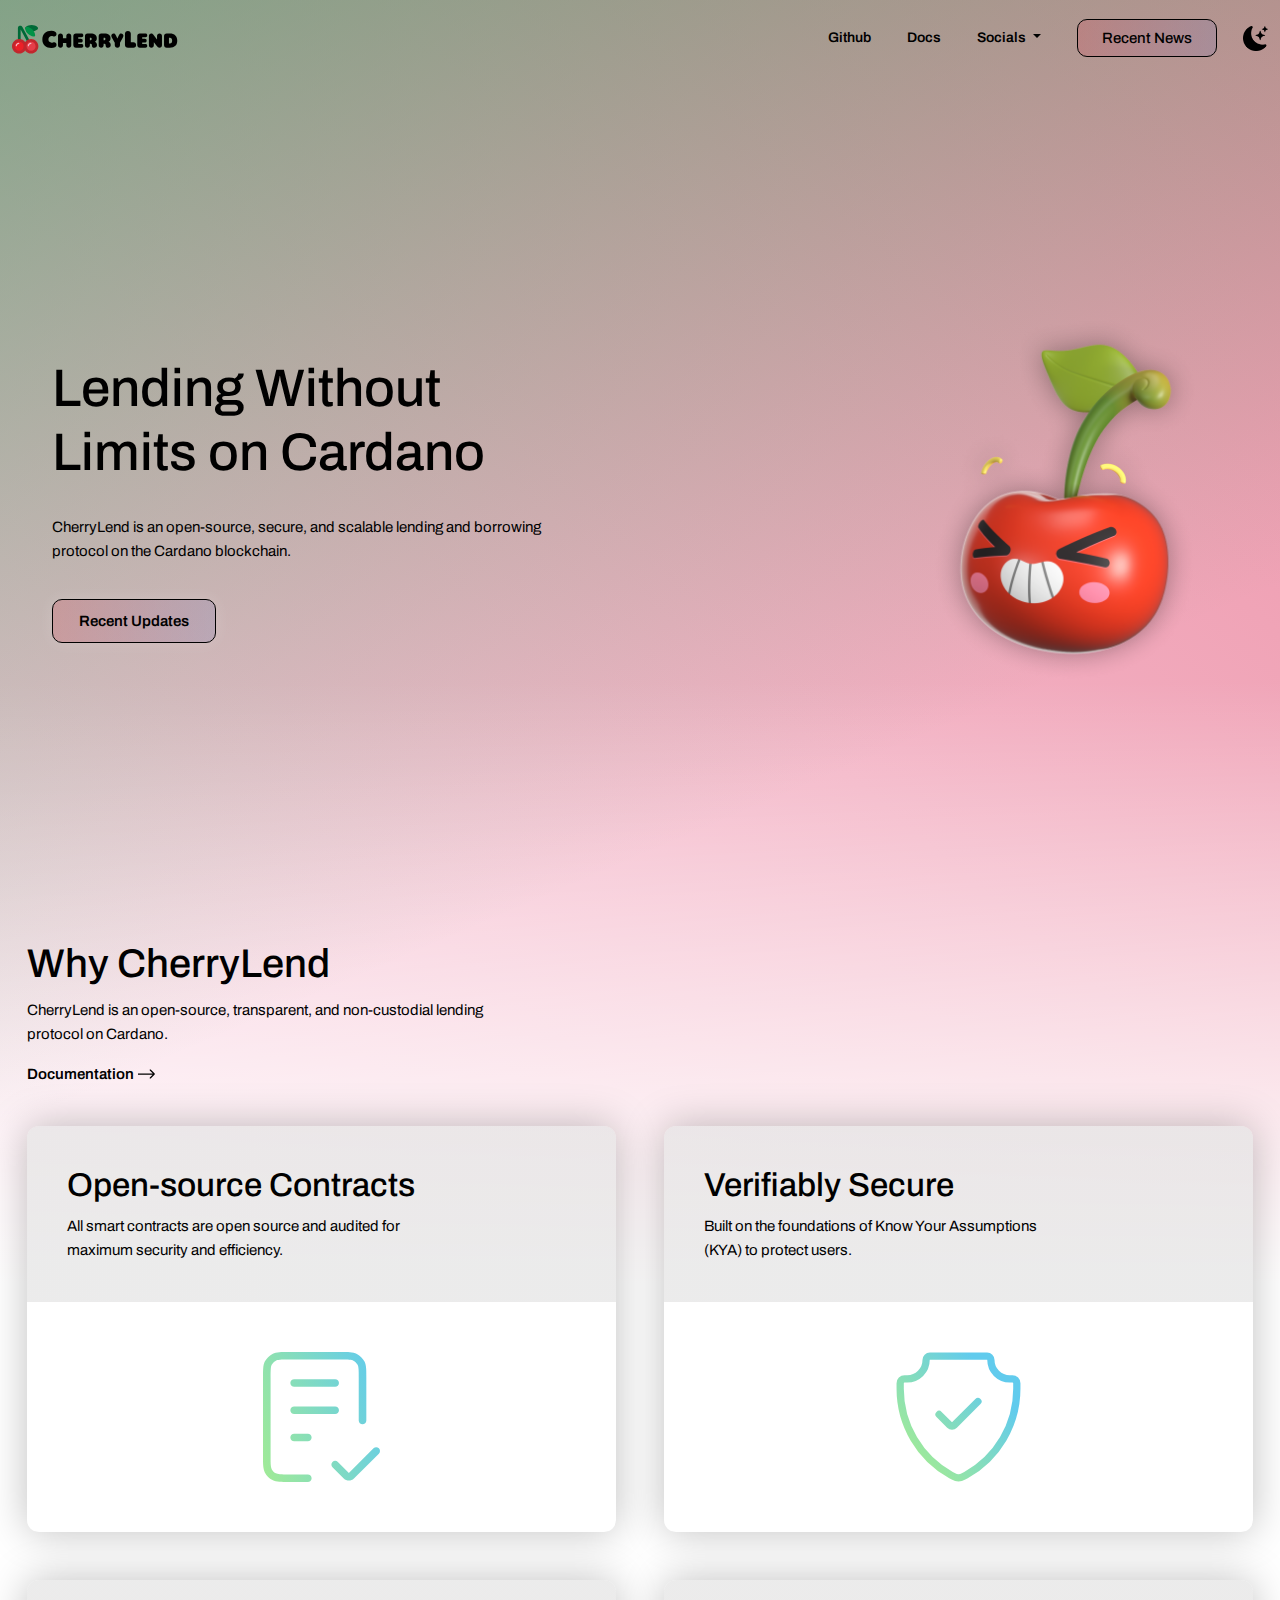
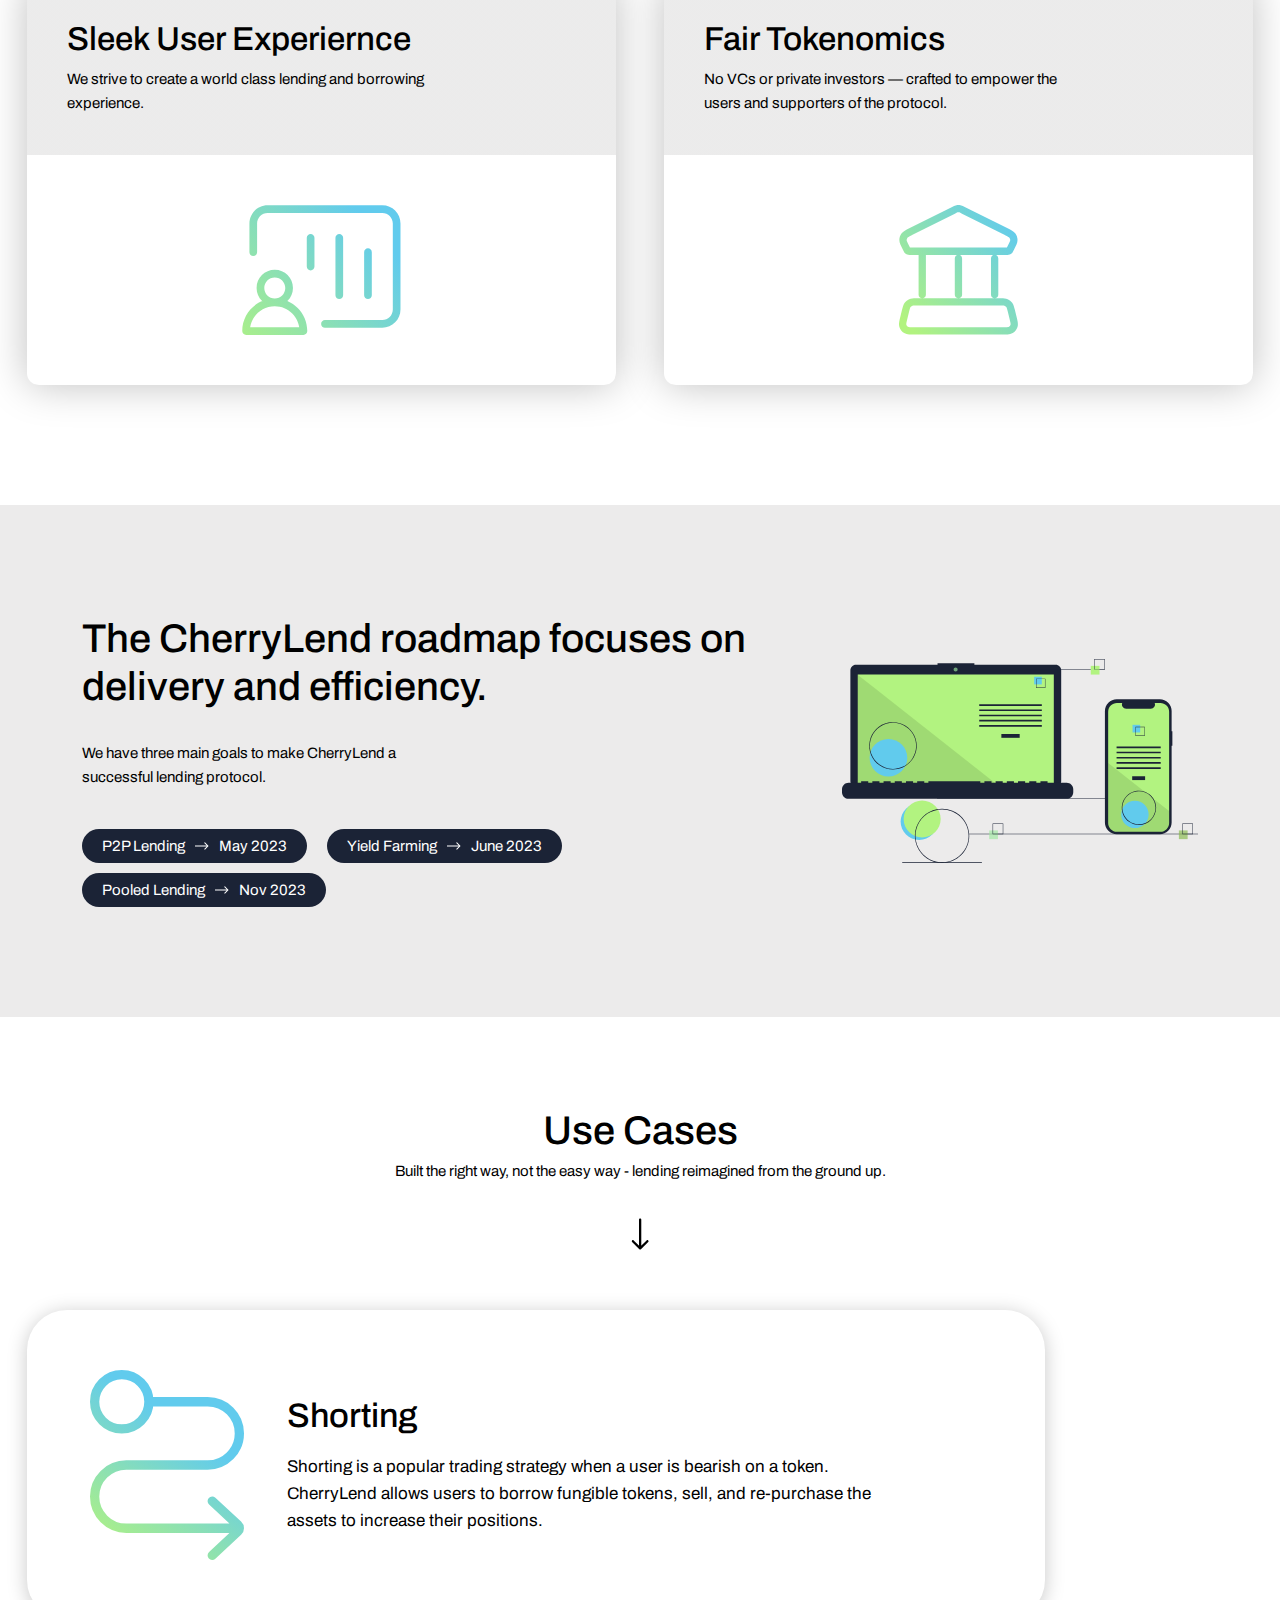
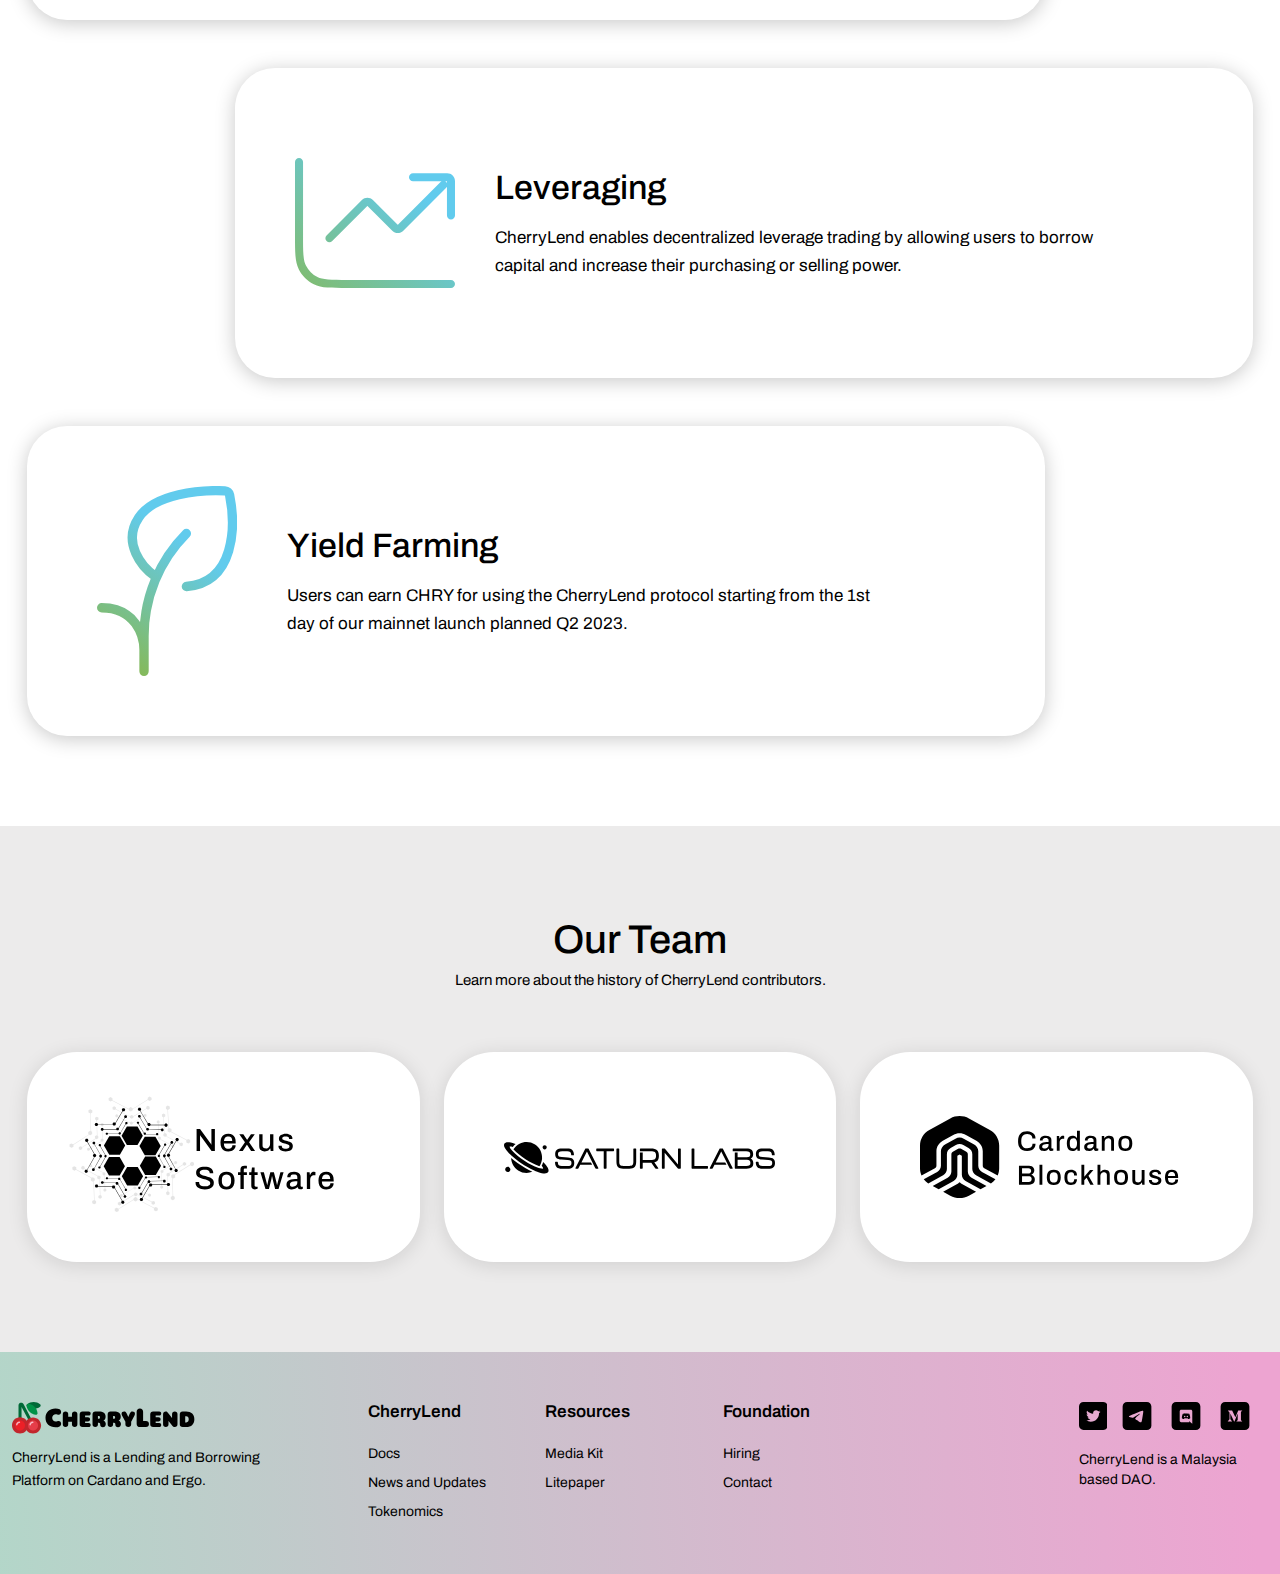
==== commit dd737dd7: "done" ====
--- a/index.html
+++ b/index.html
@@ -4,7 +4,7 @@
 <head>
   <meta charset="utf-8" />
   <meta http-equiv="x-ua-compatible" content="ie=edge" />
-  <title> Duck Pools </title>
+  <title> CherryLend </title>
   <meta name="description" content="" />
   <meta name="viewport" content="width=device-width, initial-scale=1" />
   <!-- Favicons -->
@@ -364,10 +364,9 @@
           Built the right way, not the easy way - lending reimagined from the ground up.
         </p>
 
-        <svg  viewBox="0 0 24 42"  xmlns="http://www.w3.org/2000/svg">
+        <svg viewBox="0 0 24 42" xmlns="http://www.w3.org/2000/svg">
           <path
-            d="M13.5 2C13.5 1.17157 12.8284 0.5 12 0.5C11.1716 0.5 10.5 1.17157 10.5 2L13.5 2ZM10.9393 41.0607C11.5251 41.6464 12.4749 41.6464 13.0607 41.0607L22.6066 31.5147C23.1924 30.9289 23.1924 29.9792 22.6066 29.3934C22.0208 28.8076 21.0711 28.8076 20.4853 29.3934L12 37.8787L3.51472 29.3934C2.92893 28.8076 1.97919 28.8076 1.3934 29.3934C0.807613 29.9792 0.807613 30.9289 1.3934 31.5147L10.9393 41.0607ZM10.5 2L10.5 40L13.5 40L13.5 2L10.5 2Z"
-            />
+            d="M13.5 2C13.5 1.17157 12.8284 0.5 12 0.5C11.1716 0.5 10.5 1.17157 10.5 2L13.5 2ZM10.9393 41.0607C11.5251 41.6464 12.4749 41.6464 13.0607 41.0607L22.6066 31.5147C23.1924 30.9289 23.1924 29.9792 22.6066 29.3934C22.0208 28.8076 21.0711 28.8076 20.4853 29.3934L12 37.8787L3.51472 29.3934C2.92893 28.8076 1.97919 28.8076 1.3934 29.3934C0.807613 29.9792 0.807613 30.9289 1.3934 31.5147L10.9393 41.0607ZM10.5 2L10.5 40L13.5 40L13.5 2L10.5 2Z" />
           <defs>
             <linearGradient id="paint0_linear_624_2630" x1="12" y1="55" x2="12" y2="-4.5" gradientUnits="userSpaceOnUse">
               <stop stop-color="white" />
@@ -782,7 +781,59 @@
           <div class="row gy-4">
             <div class="col-lg-4">
               <div class="footer-logo-w">
-                <img src="assets/img/logo/logo.svg" class="footer-logo" alt="">
+                <svg viewBox="0 0 189 33" xmlns="http://www.w3.org/2000/svg">
+                  <path
+                    d="M44.8281 26.1109C41.6918 26.1109 39.193 25.2529 37.3318 23.5388C35.4688 21.8246 34.5391 19.4344 34.5391 16.3681C34.5391 13.3018 35.4963 10.9501 37.4108 9.21029C39.3253 7.46861 41.7984 6.59961 44.83 6.59961C46.6305 6.59961 48.0434 6.92112 49.065 7.56047C50.1215 8.2182 50.6506 9.14599 50.6506 10.3402C50.6506 11.1375 50.4118 11.8044 49.9359 12.3409C49.46 12.8774 48.8482 13.1456 48.1041 13.1456C47.7054 13.1456 47.2203 13.0629 46.6489 12.8994C46.0775 12.7359 45.5833 12.6532 45.168 12.6532C44.1465 12.6532 43.2719 12.9692 42.5443 13.6012C41.8167 14.2332 41.4529 15.1555 41.4529 16.3681C41.4529 17.5807 41.8075 18.4993 42.5186 19.1221C43.2278 19.7449 44.095 20.0572 45.1166 20.0572C45.5318 20.0572 46.0389 19.9745 46.636 19.811C47.2332 19.6457 47.7311 19.5648 48.1298 19.5648C48.8739 19.5648 49.4857 19.8331 49.9616 20.3696C50.4375 20.906 50.6763 21.5729 50.6763 22.3703C50.6763 23.6012 50.1215 24.5437 49.0135 25.2033C48.0085 25.8096 46.614 26.1127 44.83 26.1127L44.8281 26.1109Z" />
+                  <path
+                    d="M55.1971 25.8479C54.3079 25.8479 53.6134 25.6035 53.1191 25.1148C52.623 24.6261 52.375 23.9445 52.375 23.07V12.5464C52.375 11.6719 52.623 10.9903 53.1191 10.5016C53.6152 10.0129 54.3079 9.76855 55.1971 9.76855C56.0864 9.76855 56.7534 10.0129 57.2439 10.5016C57.7327 10.9903 57.977 11.6719 57.977 12.5464V15.1277H61.8281V12.5464C61.8281 11.6719 62.0761 10.9903 62.5722 10.5016C63.0683 10.0129 63.7609 9.76855 64.6502 9.76855C65.5395 9.76855 66.2064 10.0129 66.697 10.5016C67.1857 10.9903 67.4301 11.6719 67.4301 12.5464V23.07C67.4301 23.9445 67.1857 24.628 66.697 25.1148C66.2083 25.6035 65.5266 25.8479 64.6502 25.8479C63.7738 25.8479 63.0664 25.6035 62.5722 25.1148C62.0761 24.6261 61.8281 23.9445 61.8281 23.07V20.4446H57.977V23.07C57.977 23.9445 57.7327 24.628 57.2439 25.1148C56.7552 25.6035 56.0735 25.8479 55.1971 25.8479Z" />
+                  <path
+                    d="M79.0494 25.8486H72.7474C71.7993 25.8486 71.0699 25.5932 70.5591 25.0825C70.0484 24.5718 69.793 23.8424 69.793 22.8944V12.7199C69.793 11.7719 70.0484 11.0425 70.5591 10.5317C71.0699 10.021 71.7993 9.76562 72.7474 9.76562H79.0494C79.6907 9.76562 80.1978 9.95118 80.5708 10.3241C80.9437 10.6953 81.1293 11.2023 81.1293 11.8454C81.1293 12.4884 80.9437 13.012 80.5708 13.3776C80.1996 13.7432 79.6925 13.9251 79.0494 13.9251H75.395V15.6319H78.3053C78.9906 15.6319 79.5271 15.8284 79.913 16.2234C80.2988 16.6166 80.4936 17.1494 80.4936 17.82C80.4936 18.4906 80.3007 19.0417 79.913 19.4275C79.5253 19.8134 78.9906 20.0081 78.3053 20.0081H75.395V21.6928H79.0494C79.6907 21.6928 80.1978 21.8784 80.5708 22.2514C80.9437 22.6225 81.1293 23.1295 81.1293 23.7726C81.1293 24.4156 80.9437 24.9392 80.5708 25.3048C80.1996 25.6704 79.6925 25.8523 79.0494 25.8523V25.8486Z" />
+                  <path
+                    d="M85.8534 25.848C84.9641 25.848 84.2696 25.6036 83.7754 25.1149C83.2793 24.6262 83.0312 23.9446 83.0312 23.0701V12.699C83.0312 11.751 83.2866 11.0179 83.7974 10.4998C84.3082 9.98175 85.0376 9.73005 85.9857 9.74475L89.4435 9.76679C91.8063 9.78149 93.5794 10.2518 94.7608 11.1778C95.9422 12.1037 96.5338 13.4504 96.5338 15.2141C96.5338 16.2062 96.3262 17.0238 95.9109 17.665C95.4957 18.3062 94.9519 18.7581 94.2812 19.0209V19.0649C95.04 19.2983 95.6372 19.7796 96.0763 20.509C96.5136 21.2384 96.7322 22.0045 96.7322 22.8055C96.7322 23.8564 96.4364 24.6409 95.8466 25.1572C95.255 25.6753 94.544 25.9343 93.7135 25.9343C91.8762 25.9343 90.9557 25.0451 90.9557 23.2648C90.9557 22.7394 90.8528 22.2838 90.6488 21.8979C90.4449 21.5121 90.0939 21.3174 89.5979 21.3174H88.6351V23.0682C88.6351 23.9428 88.3907 24.6262 87.902 25.1131C87.4133 25.6018 86.7316 25.8461 85.8552 25.8461L85.8534 25.848ZM88.6314 14.3819V17.3141H89.6383C90.353 17.3141 90.7095 16.8033 90.7095 15.7818C90.7095 14.8485 90.184 14.3819 89.1349 14.3819H88.6314Z" />
+                  <path
+                    d="M101.478 25.848C100.589 25.848 99.8946 25.6036 99.4004 25.1149C98.9043 24.6262 98.6562 23.9446 98.6562 23.0701V12.699C98.6562 11.751 98.9116 11.0179 99.4224 10.4998C99.9332 9.98175 100.663 9.73005 101.611 9.74475L105.069 9.76679C107.431 9.78149 109.204 10.2518 110.386 11.1778C111.567 12.1037 112.159 13.4504 112.159 15.2141C112.159 16.2062 111.951 17.0238 111.536 17.665C111.121 18.3062 110.577 18.7581 109.906 19.0209V19.0649C110.665 19.2983 111.262 19.7796 111.701 20.509C112.139 21.2384 112.357 22.0045 112.357 22.8055C112.357 23.8564 112.061 24.6409 111.472 25.1572C110.88 25.6753 110.169 25.9343 109.338 25.9343C107.501 25.9343 106.581 25.0451 106.581 23.2648C106.581 22.7394 106.478 22.2838 106.274 21.8979C106.07 21.5121 105.719 21.3174 105.223 21.3174H104.26V23.0682C104.26 23.9428 104.016 24.6262 103.527 25.1131C103.038 25.6018 102.357 25.8461 101.48 25.8461L101.478 25.848ZM104.256 14.3819V17.3141H105.263C105.978 17.3141 106.334 16.8033 106.334 15.7818C106.334 14.8485 105.809 14.3819 104.76 14.3819H104.256Z" />
+                  <path
+                    d="M119.946 25.8478C118.998 25.8478 118.261 25.5887 117.735 25.0706C117.21 24.5525 116.947 23.8268 116.947 22.8935V20.3122L113.599 14.1208C113.206 13.4061 113.008 12.7208 113.008 12.0631C113.008 11.4054 113.237 10.823 113.697 10.4004C114.156 9.97788 114.808 9.7666 115.655 9.7666C116.326 9.7666 116.848 9.92828 117.221 10.248C117.592 10.5695 117.998 11.2033 118.435 12.1513L119.901 15.4767H119.946L121.368 12.1513C121.805 11.2033 122.209 10.5695 122.582 10.248C122.953 9.92644 123.475 9.7666 124.148 9.7666C124.993 9.7666 125.647 9.97788 126.106 10.4004C126.565 10.823 126.795 11.3778 126.795 12.0631C126.795 12.7484 126.599 13.4061 126.204 14.1208L122.9 20.3122V22.8935C122.9 23.8268 122.641 24.5525 122.123 25.0706C121.605 25.5887 120.879 25.8478 119.946 25.8478Z" />
+                  <path
+                    d="M138.108 25.8774H132.054C130.928 25.8774 130.063 25.5743 129.456 24.968C128.85 24.3617 128.547 23.4964 128.547 22.3702V10.0792C128.547 9.03932 128.841 8.23094 129.431 7.65038C130.019 7.06982 130.842 6.77954 131.9 6.77954C132.958 6.77954 133.748 7.06982 134.329 7.65038C134.91 8.23094 135.2 9.04116 135.2 10.0792V19.5629H138.11C139.097 19.5629 139.869 19.844 140.423 20.408C140.978 20.9702 141.256 21.7455 141.256 22.7339C141.256 23.7224 140.978 24.4921 140.423 25.047C139.869 25.6018 139.099 25.8792 138.11 25.8792L138.108 25.8774Z" />
+                  <path
+                    d="M151.819 25.8486H145.517C144.569 25.8486 143.839 25.5932 143.329 25.0825C142.818 24.5718 142.562 23.8424 142.562 22.8944V12.7199C142.562 11.7719 142.818 11.0425 143.329 10.5317C143.839 10.021 144.569 9.76562 145.517 9.76562H151.819C152.46 9.76562 152.967 9.95118 153.34 10.3241C153.713 10.6953 153.899 11.2023 153.899 11.8454C153.899 12.4884 153.713 13.012 153.34 13.3776C152.969 13.7432 152.462 13.9251 151.819 13.9251H148.165V15.6319H151.075C151.76 15.6319 152.297 15.8284 152.683 16.2234C153.068 16.6166 153.263 17.1494 153.263 17.82C153.263 18.4906 153.07 19.0417 152.683 19.4275C152.295 19.8134 151.76 20.0081 151.075 20.0081H148.165V21.6928H151.819C152.46 21.6928 152.967 21.8784 153.34 22.2514C153.713 22.6225 153.899 23.1295 153.899 23.7726C153.899 24.4156 153.713 24.9392 153.34 25.3048C152.969 25.6704 152.462 25.8523 151.819 25.8523V25.8486Z" />
+                  <path
+                    d="M158.627 25.8479C157.738 25.8479 157.043 25.6035 156.549 25.1148C156.053 24.6261 155.805 23.9445 155.805 23.07V12.5464C155.805 11.6719 156.053 10.9903 156.549 10.5016C157.045 10.0129 157.738 9.76855 158.627 9.76855C159.209 9.76855 159.689 9.92472 160.06 10.2389C160.431 10.553 160.946 11.1465 161.603 12.0228C161.691 12.1404 161.756 12.2268 161.8 12.2855L165.017 16.5075H165.061V12.5464C165.061 11.6719 165.309 10.9903 165.805 10.5016C166.301 10.0129 166.994 9.76855 167.883 9.76855C168.773 9.76855 169.44 10.0129 169.928 10.5016C170.417 10.9903 170.661 11.6719 170.661 12.5464V23.07C170.661 23.9445 170.413 24.628 169.917 25.1148C169.421 25.6035 168.728 25.8479 167.839 25.8479C167.139 25.8479 166.559 25.666 166.099 25.3004C165.64 24.9366 165.045 24.2789 164.315 23.3309L161.449 19.5683H161.405V23.0682C161.405 23.9427 161.161 24.6261 160.672 25.113C160.183 25.6017 159.501 25.846 158.625 25.846L158.627 25.8479Z" />
+                  <path
+                    d="M179.522 25.8486H175.978C175.03 25.8486 174.3 25.5932 173.79 25.0825C173.279 24.5718 173.023 23.8424 173.023 22.8944V12.7199C173.023 11.7719 173.279 11.0425 173.79 10.5317C174.3 10.021 175.03 9.76562 175.978 9.76562H179.522C182.28 9.76562 184.391 10.484 185.857 11.9207C187.323 13.3574 188.056 15.3232 188.056 17.8181C188.056 20.3131 187.327 22.2569 185.868 23.6936C184.409 25.1303 182.295 25.8486 179.522 25.8486ZM178.625 14.581V21.0351H179.741C180.544 21.0351 181.163 20.765 181.6 20.2249C182.037 19.6848 182.256 18.8837 182.256 17.8181C182.256 16.7526 182.023 15.9295 181.556 15.3893C181.089 14.8492 180.485 14.5791 179.741 14.5791H178.625V14.581Z" />
+                  <path
+                    d="M17.3275 19.1949L9.84221 5.06853V17.0637H6.71875V3.45178C6.71875 2.17859 7.54922 1.11851 8.78391 0.811697C10.0204 0.504882 11.2496 1.05421 11.8449 2.17859L20.089 17.7343L17.3293 19.1967L17.3275 19.1949Z"
+                    fill="#006937" />
+                  <path
+                    d="M22.3029 0C19.8207 0 17.5314 0.821235 15.6904 2.20833C14.7699 2.90097 14.7699 4.28623 15.6904 4.97886C17.5314 6.36596 19.8207 7.18719 22.3029 7.18719C24.7852 7.18719 27.0745 6.36596 28.9155 4.97886C29.836 4.28623 29.836 2.90097 28.9155 2.20833C27.0745 0.821235 24.7852 0 22.3029 0Z"
+                    fill="#006937" />
+                  <path
+                    d="M23.2193 5.0131C21.4646 3.25855 19.2635 2.22052 16.9815 1.89901C15.8405 1.73917 14.8612 2.71841 15.0211 3.85932C15.3426 6.14115 16.3807 8.3403 18.1354 10.0967C19.89 11.8512 22.0911 12.8892 24.3731 13.2108C25.5141 13.3706 26.4934 12.3914 26.3335 11.2504C26.012 8.96862 24.9739 6.76948 23.2193 5.0131Z"
+                    fill="#009247" />
+                  <path
+                    d="M8.28345 30.8571C11.9953 30.8571 15.0044 27.8482 15.0044 24.1366C15.0044 20.4249 11.9953 17.416 8.28345 17.416C4.57157 17.416 1.5625 20.4249 1.5625 24.1366C1.5625 27.8482 4.57157 30.8571 8.28345 30.8571Z"
+                    fill="#EC2027" />
+                  <path
+                    d="M8.28269 32.4159C3.71508 32.4159 0 28.7011 0 24.1337C0 19.5664 3.71508 15.8516 8.28269 15.8516C12.8503 15.8516 16.5654 19.5664 16.5654 24.1337C16.5654 28.7011 12.8503 32.4159 8.28269 32.4159ZM8.28269 18.9748C5.4385 18.9748 3.12346 21.2897 3.12346 24.1337C3.12346 26.9777 5.4385 29.2926 8.28269 29.2926C11.1269 29.2926 13.4419 26.9777 13.4419 24.1337C13.4419 21.2897 11.1269 18.9748 8.28269 18.9748Z"
+                    fill="#C1272D" />
+                  <path
+                    d="M21.7249 30.8747C25.4367 30.8747 28.4458 27.8658 28.4458 24.1541C28.4458 20.4425 25.4367 17.4336 21.7249 17.4336C18.013 17.4336 15.0039 20.4425 15.0039 24.1541C15.0039 27.8658 18.013 30.8747 21.7249 30.8747Z"
+                    fill="#E53D49" />
+                  <path
+                    d="M21.7241 32.4335C17.1565 32.4335 13.4414 28.7186 13.4414 24.1513C13.4414 19.584 17.1565 15.8691 21.7241 15.8691C26.2917 15.8691 30.0068 19.584 30.0068 24.1513C30.0068 28.7186 26.2917 32.4335 21.7241 32.4335ZM21.7241 18.9924C18.8799 18.9924 16.5649 21.3073 16.5649 24.1513C16.5649 26.9953 18.8799 29.3102 21.7241 29.3102C24.5683 29.3102 26.8833 26.9953 26.8833 24.1513C26.8833 21.3073 24.5683 18.9924 21.7241 18.9924Z"
+                    fill="#C1272D" />
+                  <g opacity="0.8">
+                    <path
+                      d="M18.7115 24.2893C18.3054 24.2893 17.9766 23.9604 17.9766 23.5544C17.9766 21.6309 19.542 20.0674 21.4638 20.0674C21.8699 20.0674 22.1987 20.3962 22.1987 20.8023C22.1987 21.2083 21.8699 21.5372 21.4638 21.5372C20.3504 21.5372 19.4464 22.4429 19.4464 23.5544C19.4464 23.9604 19.1175 24.2893 18.7115 24.2893Z"
+                      fill="#FBDCE9" />
+                  </g>
+                  <g opacity="0.8">
+                    <path
+                      d="M4.93806 24.2893C4.53201 24.2893 4.20312 23.9604 4.20312 23.5544C4.20312 21.6309 5.76669 20.0674 7.69038 20.0674C8.09643 20.0674 8.42531 20.3962 8.42531 20.8023C8.42531 21.2083 8.09643 21.5372 7.69038 21.5372C6.57696 21.5372 5.67299 22.4429 5.67299 23.5544C5.67299 23.9604 5.34411 24.2893 4.93806 24.2893Z"
+                      fill="#FBDCE9" />
+                  </g>
+                </svg>
                 <p>
                   CherryLend is a Lending and Borrowing Platform on Cardano and Ergo.
                 </p>
@@ -856,16 +907,39 @@
         <div class="col-lg-2">
           <div class="footer-social">
             <a href="https://twitter.com/TeddySwap" target="_blank">
-              <img src="assets/img/footer/twitter.svg" alt="twitter">
+
+              <svg viewBox="0 0 38 37" fill="none" xmlns="http://www.w3.org/2000/svg">
+                <path fill-rule="evenodd" clip-rule="evenodd"
+                  d="M0 5.78125C0 2.58835 2.65831 0 5.9375 0H32.0625C35.3417 0 38 2.58835 38 5.78125V31.2188C38 34.4116 35.3417 37 32.0625 37H5.9375C2.65831 37 0 34.4116 0 31.2188V5.78125ZM26.2437 13.2969C27.075 13.1812 27.7875 13.0656 28.5 12.7188C28.025 13.5281 27.3125 14.2219 26.4812 14.6844C26.7188 20.1187 22.6812 26.0156 15.4375 26.0156C13.3 26.0156 11.2812 25.3219 9.5 24.2812C11.5188 24.5125 13.6562 23.9344 15.0813 22.8937C13.3 22.8937 11.875 21.7375 11.4 20.2344C11.9938 20.35 12.5875 20.2344 13.1813 20.1187C11.4 19.6562 10.0938 18.0375 10.0938 16.3031C10.6875 16.5344 11.2812 16.7656 11.875 16.7656C10.2125 15.6094 9.61875 13.4125 10.6875 11.6781C12.7063 13.9906 15.5563 15.4937 18.7625 15.6094C18.1688 13.2969 20.0688 10.9844 22.5625 10.9844C23.6313 10.9844 24.7 11.4469 25.4125 12.1406C26.3625 11.9094 27.1938 11.6781 27.9062 11.2156C27.6687 12.1406 27.075 12.8344 26.2437 13.2969Z" />
+              </svg>
+
             </a>
             <a href="https://t.me/teddyswap" target="_blank">
-              <img src="assets/img/footer/telegram.svg" alt="telegram">
+
+              <svg width="38" height="37" viewBox="0 0 38 37" fill="none" xmlns="http://www.w3.org/2000/svg">
+                <path fill-rule="evenodd" clip-rule="evenodd"
+                  d="M5.9375 0H32.0625C35.3417 0 38 2.58835 38 5.78125V31.2188C38 34.4116 35.3417 37 32.0625 37H5.9375C2.65831 37 0 34.4116 0 31.2188V5.78125C0 2.58835 2.65831 0 5.9375 0ZM19.8216 13.8835C18.1199 14.5727 14.7189 15.9991 9.61865 18.1627C8.79045 18.4834 8.3566 18.7971 8.3171 19.1039C8.25036 19.6223 8.91711 19.8264 9.82506 20.1044C9.94857 20.1422 10.0765 20.1814 10.2077 20.2229C11.101 20.5057 12.3026 20.8364 12.9273 20.8496C13.494 20.8615 14.1264 20.634 14.8246 20.1672C19.59 17.0351 22.0498 15.452 22.2043 15.4179C22.3132 15.3938 22.4642 15.3635 22.5665 15.4521C22.6688 15.5406 22.6588 15.7082 22.6479 15.7532C22.5819 16.0274 19.9646 18.3966 18.6102 19.6227C18.1879 20.0049 17.8884 20.276 17.8272 20.338C17.69 20.4767 17.5502 20.6079 17.4159 20.734C16.586 21.5129 15.9637 22.0971 17.4503 23.051C18.1648 23.5094 18.7365 23.8885 19.3068 24.2667C19.9297 24.6797 20.5509 25.0916 21.3547 25.6047C21.5595 25.7354 21.7551 25.8711 21.9456 26.0034C22.6705 26.5065 23.3217 26.9586 24.1263 26.8865C24.5938 26.8446 25.0767 26.4166 25.3219 25.14C25.9015 22.1231 27.0408 15.5864 27.3041 12.8927C27.3271 12.6567 27.2981 12.3547 27.2748 12.2221C27.2515 12.0895 27.2028 11.9006 27.0258 11.7608C26.8162 11.5952 26.4926 11.5602 26.3479 11.5626C25.6898 11.574 24.6802 11.9158 19.8216 13.8835Z" />
+              </svg>
+
             </a>
             <a href="https://discord.gg/GRvcAnqtZG" target="_blank">
-              <img src="assets/img/footer/discord.svg" alt="discord">
+
+              <svg width="38" height="37" viewBox="0 0 38 37" fill="none" xmlns="http://www.w3.org/2000/svg">
+                <path fill-rule="evenodd" clip-rule="evenodd"
+                  d="M21.071 21.7375C21.356 22.089 21.698 22.4867 21.698 22.4867C23.7975 22.422 24.605 21.0807 24.605 21.0807C24.605 18.1022 23.237 15.688 23.237 15.688C21.869 14.689 20.5675 14.7167 20.5675 14.7167L20.4345 14.8647C22.0495 15.3457 22.8 16.0395 22.8 16.0395C21.812 15.5123 20.843 15.2533 19.9405 15.1515C19.2565 15.0775 18.601 15.096 18.0215 15.17C17.9717 15.17 17.9292 15.177 17.8813 15.185L17.86 15.1885C17.5275 15.2162 16.72 15.3365 15.7035 15.7713C15.352 15.9285 15.143 16.0395 15.143 16.0395C15.143 16.0395 15.9315 15.3088 17.6415 14.8278L17.5465 14.7167C17.5465 14.7167 16.245 14.689 14.877 15.688C14.877 15.688 13.509 18.1022 13.509 21.0807C13.509 21.0807 14.307 22.422 16.4065 22.4867C16.4065 22.4867 16.758 22.0705 17.043 21.719C15.8365 21.3675 15.3805 20.6275 15.3805 20.6275C15.3805 20.6275 15.4755 20.6922 15.6465 20.7847C15.656 20.794 15.6655 20.8033 15.6845 20.8125C15.6988 20.8218 15.713 20.8287 15.7273 20.8356C15.7415 20.8426 15.7558 20.8495 15.77 20.8587C16.0075 20.9883 16.245 21.09 16.4635 21.1732C16.853 21.3212 17.3185 21.4692 17.86 21.571C18.5725 21.7005 19.4085 21.7467 20.3205 21.5802C20.767 21.5063 21.223 21.3767 21.698 21.1825C22.0305 21.0623 22.401 20.8865 22.7905 20.6367C22.7905 20.6367 22.3155 21.3953 21.071 21.7375ZM16.3115 19.1938C16.3115 18.6295 16.739 18.167 17.2805 18.167C17.822 18.167 18.259 18.6295 18.2495 19.1938C18.2495 19.758 17.822 20.2205 17.2805 20.2205C16.7485 20.2205 16.3115 19.758 16.3115 19.1938ZM19.779 19.1938C19.779 18.6295 20.2065 18.167 20.748 18.167C21.2895 18.167 21.717 18.6295 21.717 19.1938C21.717 19.758 21.2895 20.2205 20.748 20.2205C20.216 20.2205 19.779 19.758 19.779 19.1938Z" />
+                <path fill-rule="evenodd" clip-rule="evenodd"
+                  d="M32.0625 0C35.3417 0 38 2.58835 38 5.78125V31.2188C38 34.4116 35.3417 37 32.0625 37H5.9375C2.65831 37 0 34.4116 0 31.2188V5.78125C0 2.58835 2.65831 0 5.9375 0H32.0625ZM12.635 10.4062H25.365C26.4385 10.4062 27.3125 11.2572 27.3125 12.3117V28.9062L25.27 27.1488L24.1205 26.1127L22.9045 25.012L23.408 26.7232H12.635C11.5615 26.7232 10.6875 25.8722 10.6875 24.8178V12.3117C10.6875 11.2572 11.5615 10.4062 12.635 10.4062Z" />
+              </svg>
+
             </a>
             <a href="https://medium.com/@TeddySwapDEX" target="_blank">
-              <img src="assets/img/footer/medium.svg" alt="medium">
+
+              <svg width="38" height="37" viewBox="0 0 38 37" fill="none" xmlns="http://www.w3.org/2000/svg">
+                <path fill-rule="evenodd" clip-rule="evenodd"
+                  d="M5.9375 0H32.0625C35.3417 0 38 2.58836 38 5.78125V31.2188C38 34.4116 35.3417 37 32.0625 37H5.9375C2.65832 37 0 34.4116 0 31.2188V5.78125C0 2.58836 2.65832 0 5.9375 0ZM11.5188 13.5281C11.6375 13.6437 11.7562 13.875 11.7562 14.1062V22.2C11.875 22.5469 11.7562 22.7781 11.5188 23.0094L9.5 25.3219V25.6687H15.0813V25.3219L13.0625 23.0094C12.9437 22.7781 12.825 22.5469 12.825 22.2V15.1469L17.8125 25.6687H18.2875L22.5625 15.1469V23.5875C22.5625 23.8187 22.5625 23.9344 22.4437 24.05L20.9 25.5531V25.9H28.3812V25.5531L26.9563 24.1656C26.8375 24.05 26.8375 23.8187 26.8375 23.7031V13.2969C26.7188 13.0656 26.8375 12.95 26.9563 12.8344L28.5 11.4469V11.1H23.275L19.475 20.2344L15.2 11.1H9.73751V11.4469L11.5188 13.5281Z"
+                  />
+              </svg>
+
             </a>
           </div><!-- /.footer-social -->
           <div class="legal-text">
--- a/assets/css/main.css
+++ b/assets/css/main.css
@@ -112,7 +112,7 @@
 .scroll-top {
   width: 35px;
   height: 35px;
-  background: linear-gradient(103.39deg, #749bff 17.02%, #62a6d9 127.4%);
+  background-color: var(--primary-color);
   display: -webkit-box;
   display: -ms-flexbox;
   display: flex;
@@ -468,6 +468,8 @@
 }
 .navbar .navbar-toggler {
   padding: 0;
+  outline: none;
+  border: 0;
 }
 .navbar .navbar-toggler:focus {
   outline: none;
@@ -504,9 +506,10 @@
   top: -7px;
 }
 .navbar .dropdown-menu {
-  background: var(--background-color);
+  background: #000;
   padding: 18px 0px;
   border-radius: 10px;
+  border: 1px solid #444;
 }
 @media only screen and (max-width: 991px) {
   .navbar .dropdown-menu {
@@ -520,6 +523,7 @@
   padding: 4px 13px !important;
   text-decoration: none;
   color: var(--text-color);
+  color: #fff !important;
   font-size: 13px !important;
   font-weight: 400;
   -webkit-transition: all 0.3s ease-in;
@@ -1511,8 +1515,9 @@
 .main-footer .footer-logo-w {
   max-width: 270px;
 }
-.main-footer .footer-logo-w .footer-logo {
-  max-height: 35px;
+.main-footer .footer-logo-w svg {
+  height: 32px;
+  fill: var(--title-color);
   margin-bottom: 13px;
 }
 .main-footer .footer-logo-w p {
@@ -1573,8 +1578,9 @@
   -webkit-transform: translateY(-4px);
           transform: translateY(-4px);
 }
-.footer-social a img {
+.footer-social a svg {
   height: 28px;
+  fill: var(--title-color);
 }
 
 @media only screen and (max-width: 991px) {
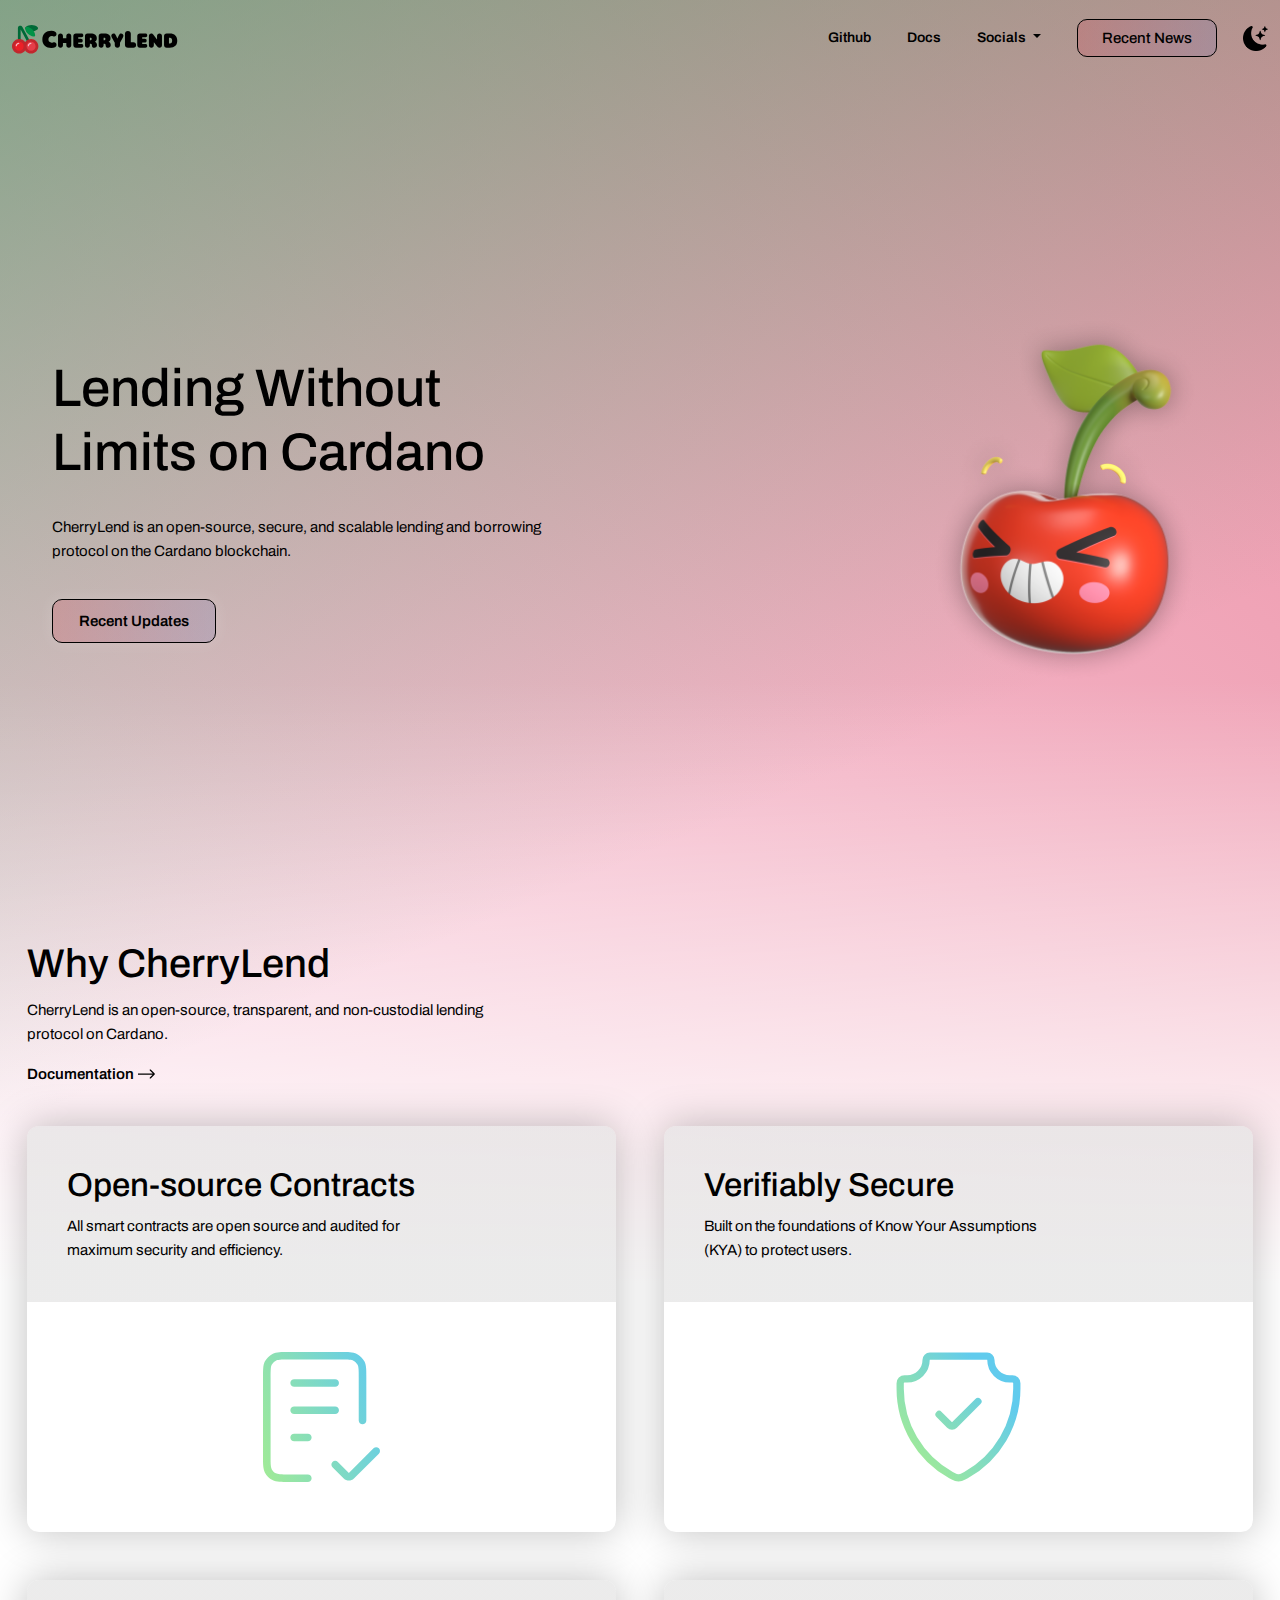
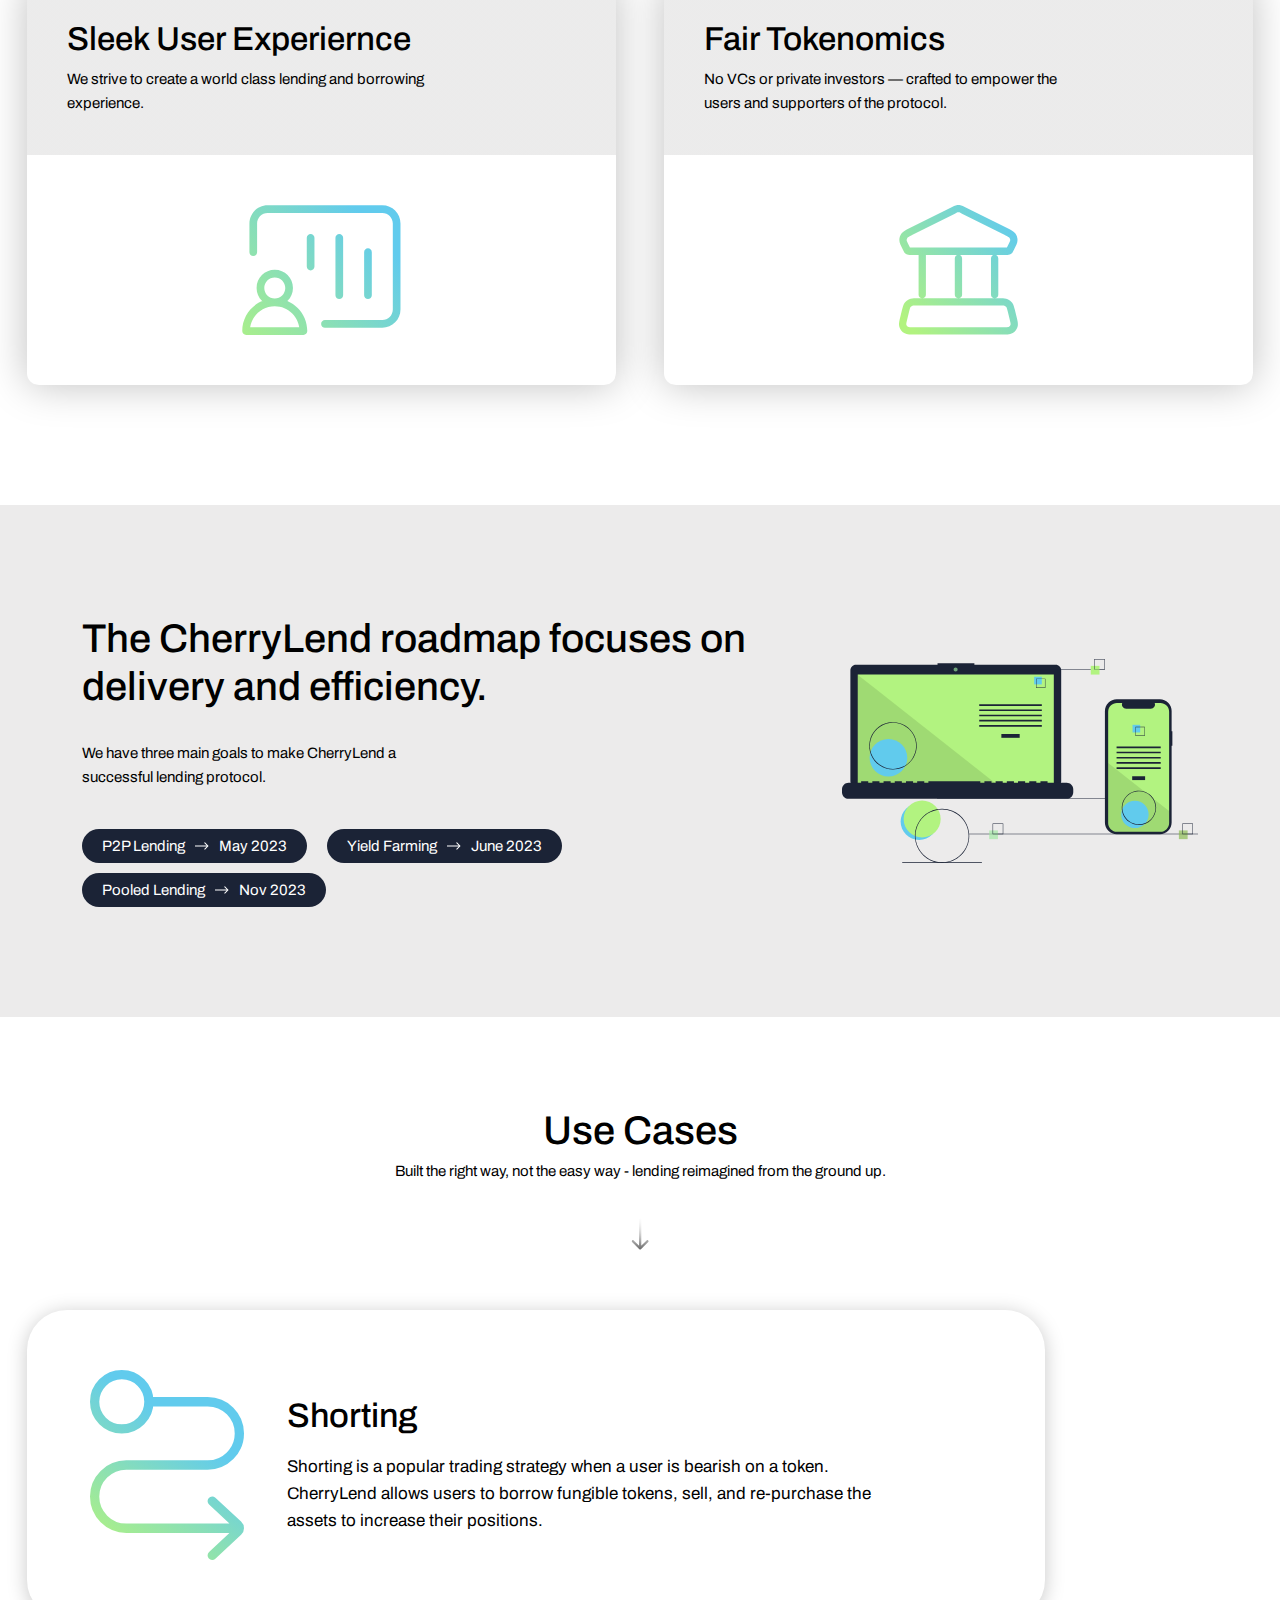
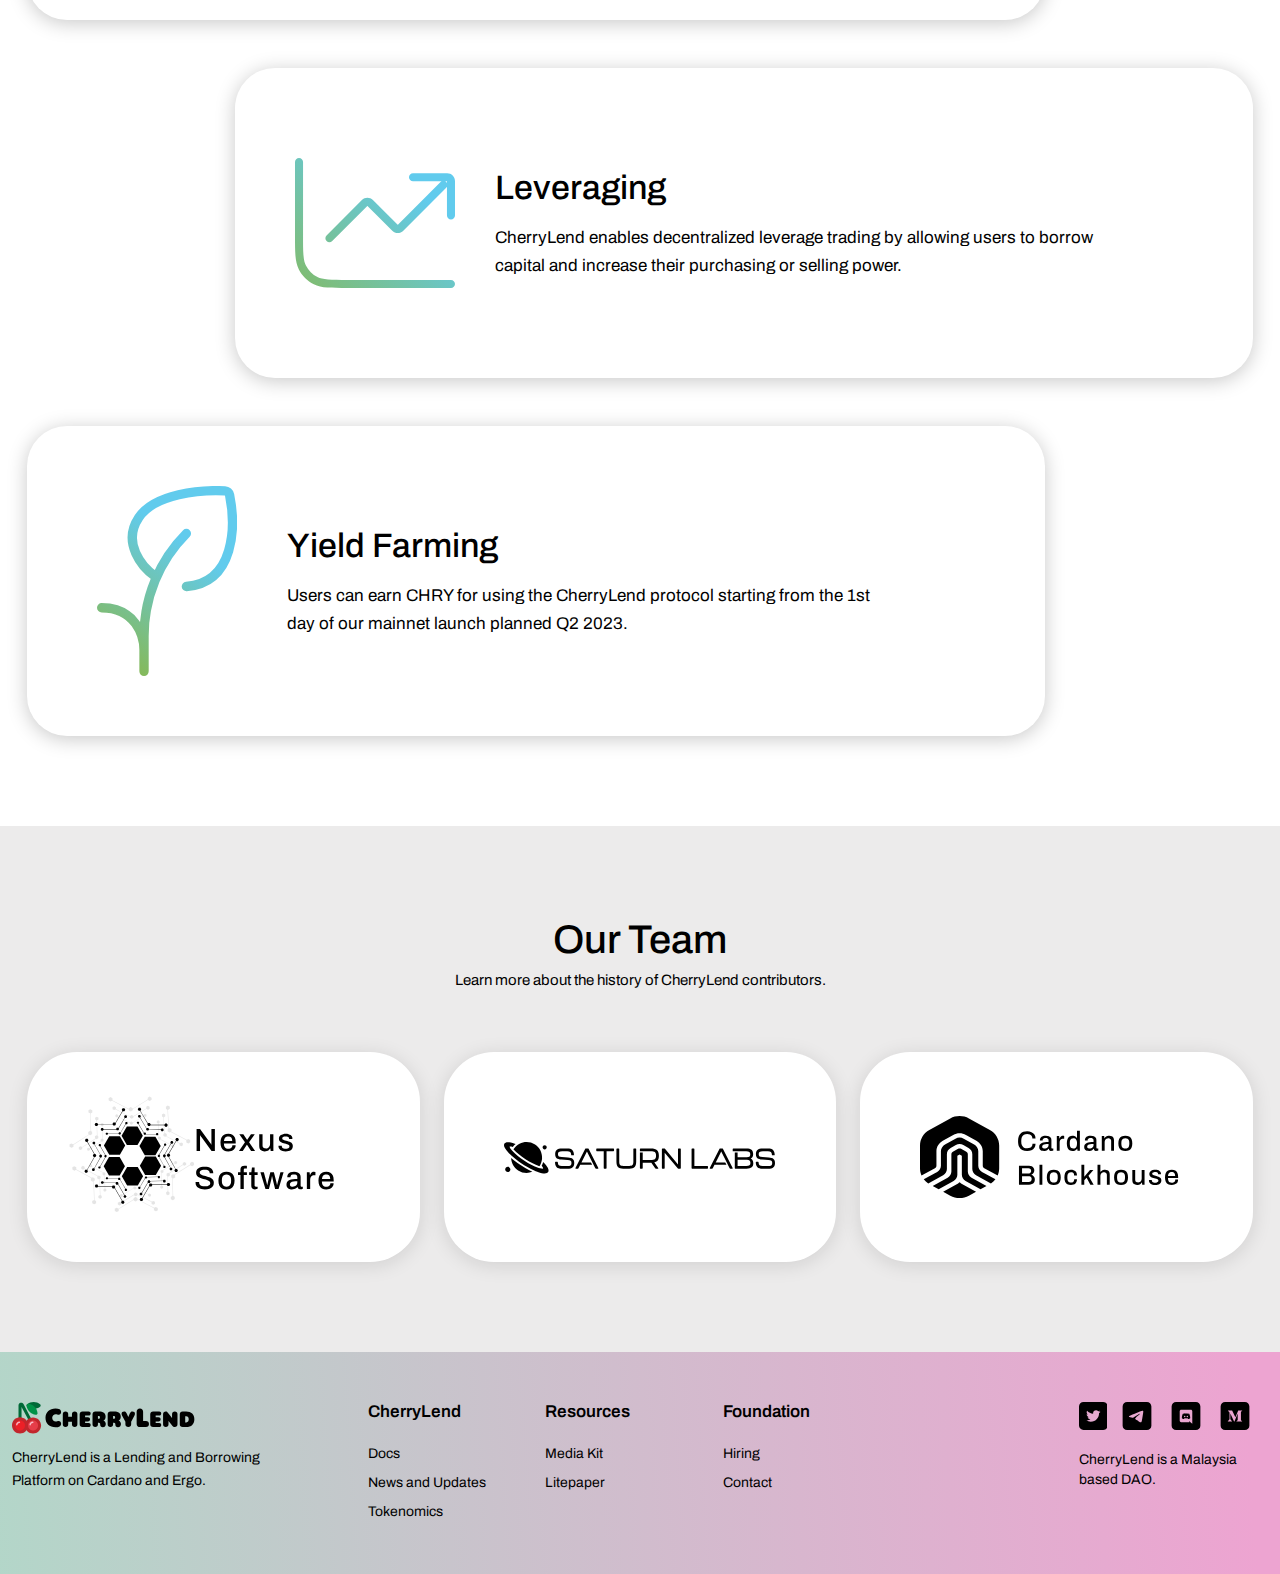
==== commit 24424938: "done" ====
--- a/index.html
+++ b/index.html
@@ -12,7 +12,7 @@
   <link href="assets/img/apple-touch-icon.png" rel="apple-touch-icon">
 
   <link rel="stylesheet" href="assets/css/bootstrap.min.css" />
-  <link rel="stylesheet" href="assets/css/main.css?v=415" />
+  <link rel="stylesheet" href="assets/css/main.css" />
 </head>
 <body>
   <!--[if lte IE 9]>
@@ -374,6 +374,8 @@
             </linearGradient>
           </defs>
         </svg>
+
+
 
       </div><!-- /.sec-t -->
 
@@ -906,7 +908,7 @@
 
         <div class="col-lg-2">
           <div class="footer-social">
-            <a href="https://twitter.com/TeddySwap" target="_blank">
+            <a href="#" target="_blank">
 
               <svg viewBox="0 0 38 37" fill="none" xmlns="http://www.w3.org/2000/svg">
                 <path fill-rule="evenodd" clip-rule="evenodd"
@@ -914,7 +916,7 @@
               </svg>
 
             </a>
-            <a href="https://t.me/teddyswap" target="_blank">
+            <a href="#" target="_blank">
 
               <svg width="38" height="37" viewBox="0 0 38 37" fill="none" xmlns="http://www.w3.org/2000/svg">
                 <path fill-rule="evenodd" clip-rule="evenodd"
@@ -922,7 +924,7 @@
               </svg>
 
             </a>
-            <a href="https://discord.gg/GRvcAnqtZG" target="_blank">
+            <a href="#" target="_blank">
 
               <svg width="38" height="37" viewBox="0 0 38 37" fill="none" xmlns="http://www.w3.org/2000/svg">
                 <path fill-rule="evenodd" clip-rule="evenodd"
@@ -932,7 +934,7 @@
               </svg>
 
             </a>
-            <a href="https://medium.com/@TeddySwapDEX" target="_blank">
+            <a href="#" target="_blank">
 
               <svg width="38" height="37" viewBox="0 0 38 37" fill="none" xmlns="http://www.w3.org/2000/svg">
                 <path fill-rule="evenodd" clip-rule="evenodd"
--- a/assets/css/main.css
+++ b/assets/css/main.css
@@ -272,6 +272,11 @@
 #theme-toggle img {
   height: 25px;
 }
+@media only screen and (max-width: 767px) {
+  #theme-toggle img {
+    height: 24px;
+  }
+}
 
 /*--------------------------------------------------------------
 # btn-main
@@ -1109,7 +1114,6 @@
 .use-case .sec-t svg {
   margin-top: 35px;
   height: 32px;
-  fill: var(--title-color);
   fill: url(#paint0_linear_624_2630);
 }
 @media only screen and (max-width: 1199px) {
@@ -1122,6 +1126,12 @@
     margin-top: 20px;
     height: 30px;
   }
+}
+.use-case .sec-t #paint0_linear_624_2630 stop:nth-child(1) {
+  stop-color: white;
+}
+.use-case .sec-t #paint0_linear_624_2630 stop:nth-child(2) {
+  stop-opacity: 0;
 }
 
 .case-single {
@@ -1468,8 +1478,11 @@
   -webkit-transform: scale(1.01);
           transform: scale(1.01);
 }
-[data-theme=light] .use-case .sec-t svg {
-  fill: var(--title-color);
+[data-theme=light] .use-case .sec-t #paint0_linear_624_2630 stop:nth-child(1) {
+  stop-color: black;
+}
+[data-theme=light] .use-case .sec-t #paint0_linear_624_2630 stop:nth-child(2) {
+  stop-opacity: 0;
 }
 [data-theme=light] .case-single {
   background: #FFFFFF;
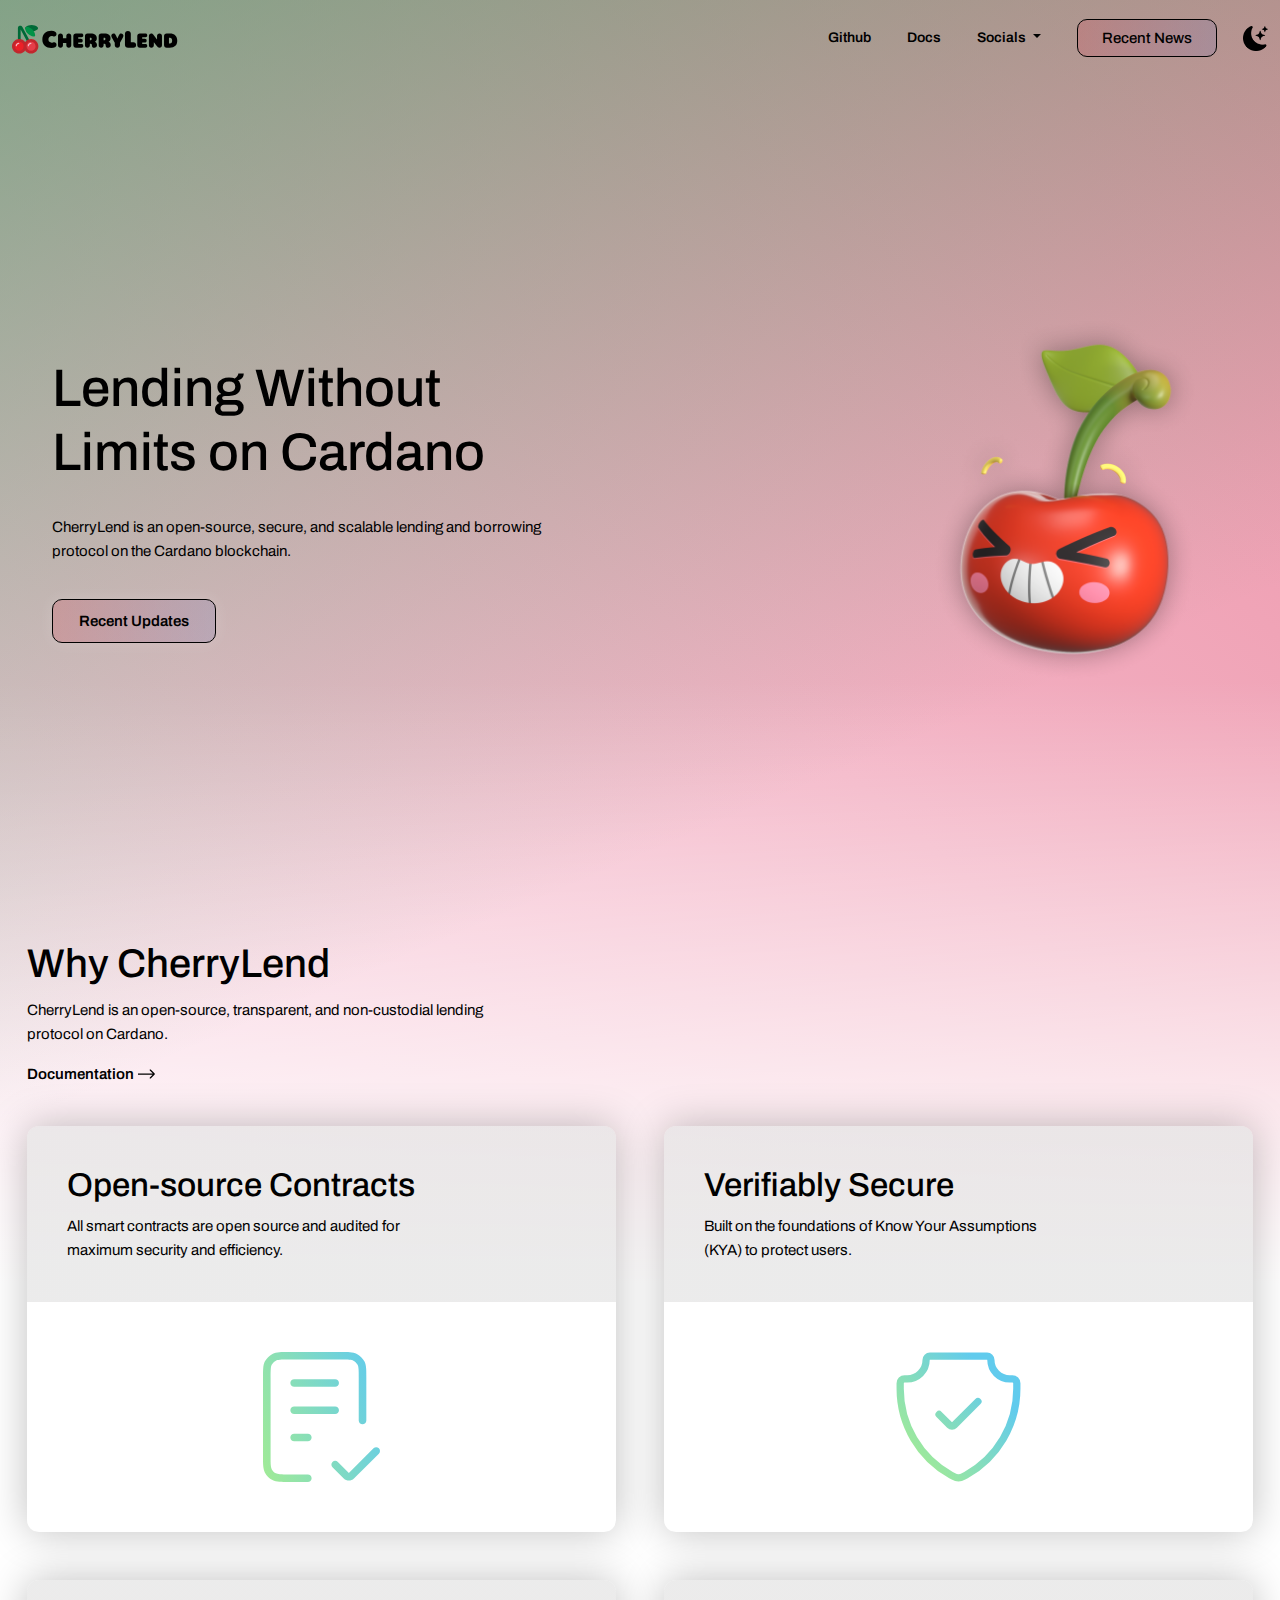
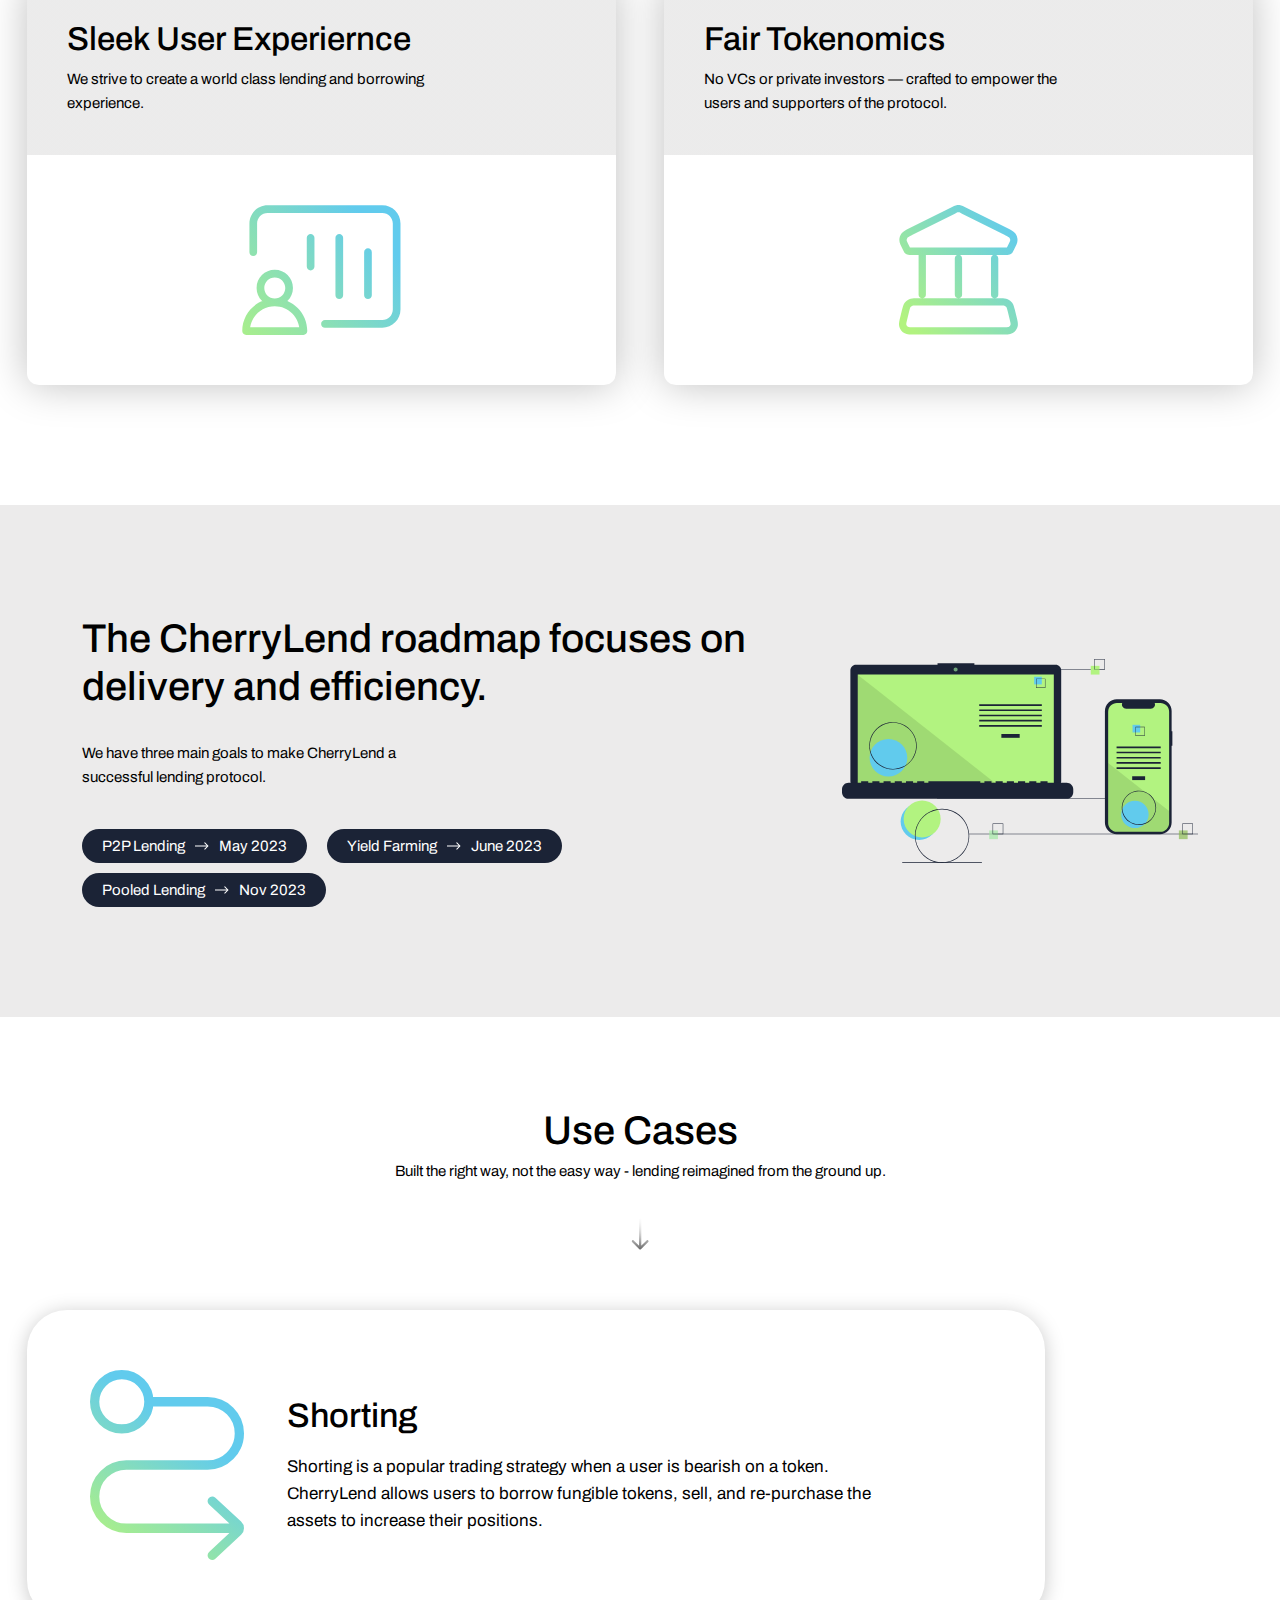
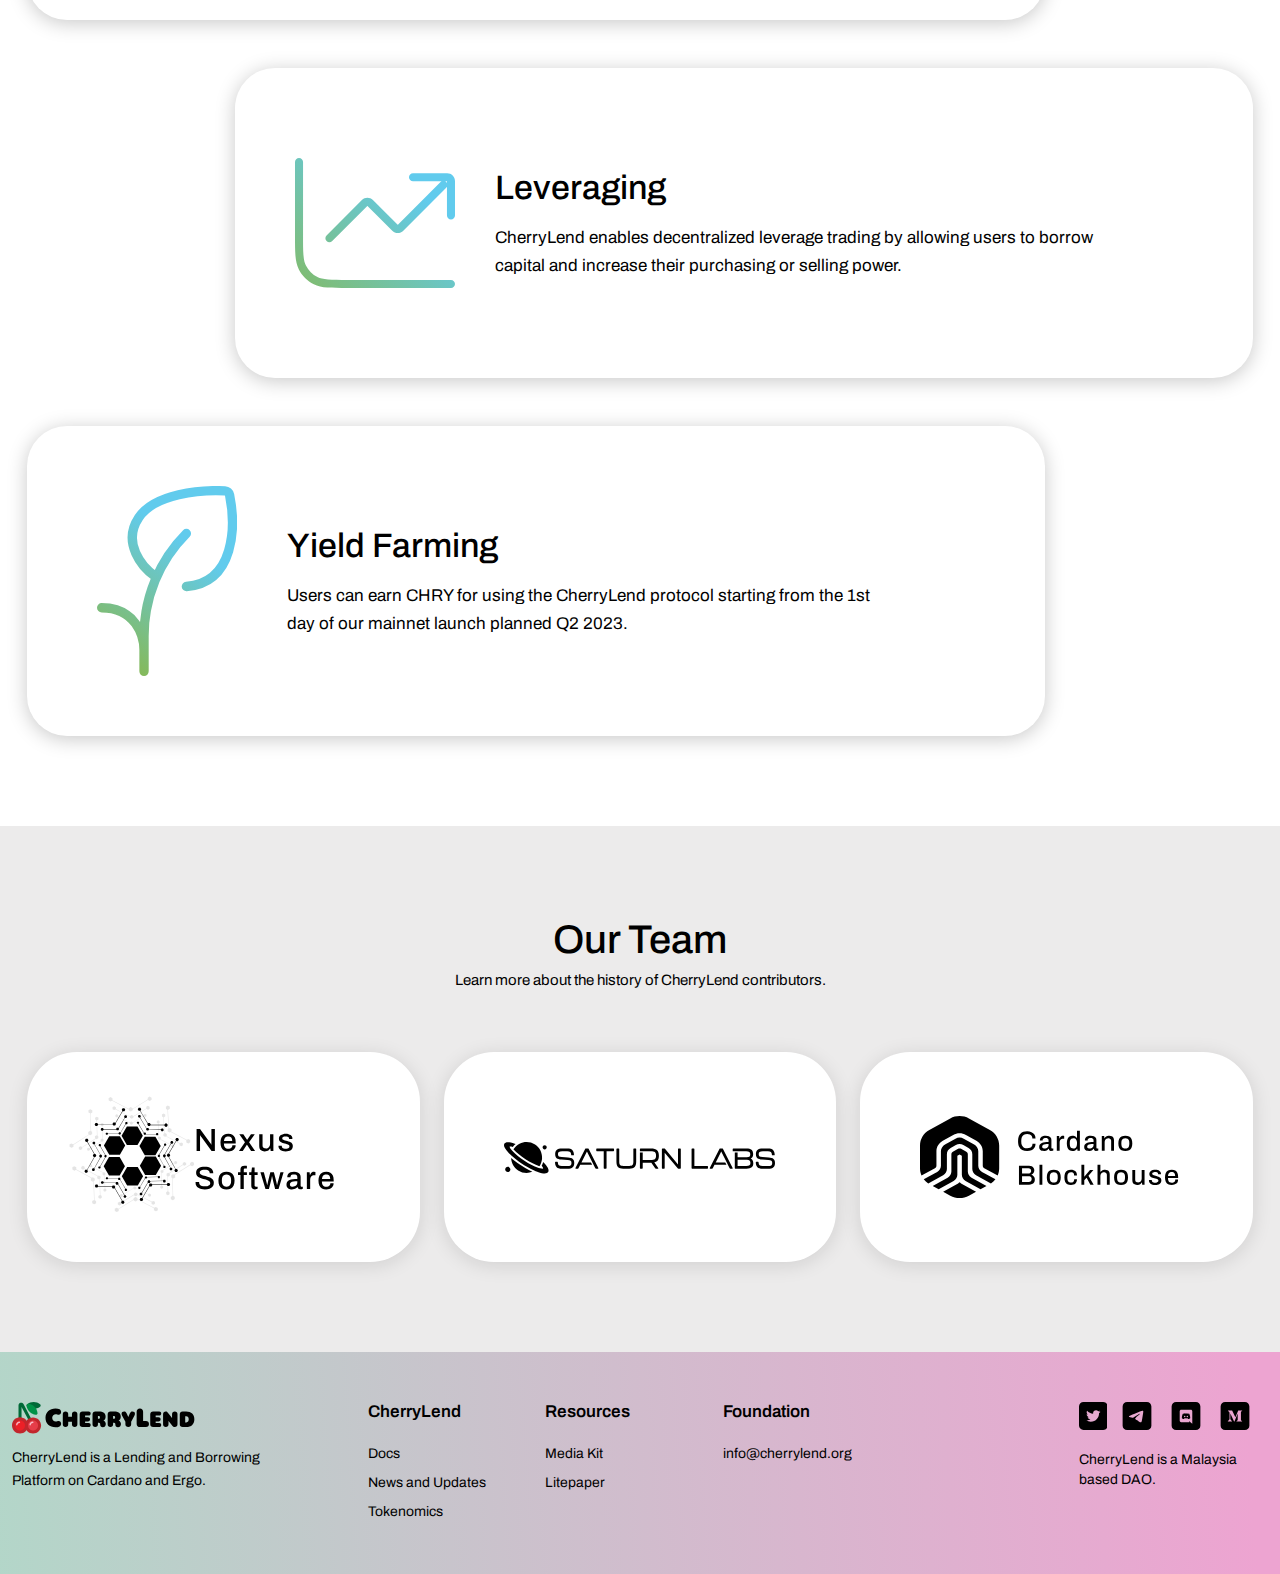
==== commit 564789ce: "updated" ====
--- a/index.html
+++ b/index.html
@@ -12,7 +12,7 @@
   <link href="assets/img/apple-touch-icon.png" rel="apple-touch-icon">
 
   <link rel="stylesheet" href="assets/css/bootstrap.min.css" />
-  <link rel="stylesheet" href="assets/css/main.css" />
+  <link rel="stylesheet" href="assets/css/main.css?v=1" />
 </head>
 <body>
   <!--[if lte IE 9]>
@@ -115,29 +115,24 @@
                     </a>
                   </li>
                   <li>
-                    <a class="dropdown-item" href="#">
+                    <a class="dropdown-item" target="_blank" href="https://discord.gg/WphPsxfKpp">
                       <img src="assets/img/socials/discord.svg" style="height: 13.8px;" alt="">
                       <span> Discord </span>
                     </a>
                   </li>
                   <li>
-                    <a class="dropdown-item" href="#">
+                    <a class="dropdown-item" target="_blank" href="https://github.com/CherryLend">
                       <img src="assets/img/socials/github.svg" style="height: 18.6px;" alt="">
                       <span> Github </span>
                     </a>
                   </li>
                   <li>
-                    <a class="dropdown-item" href="#">
+                    <a class="dropdown-item" target="_blank" href="https://t.me/+8cuy3UUhVGdkNzFh">
                       <img src="assets/img/socials/telegram.svg" style="height: 16px;" alt="">
                       <span> Telegram </span>
                     </a>
                   </li>
-                  <li>
-                    <a class="dropdown-item" href="#">
-                      <img src="assets/img/socials/yt.svg" style="height: 14px;" alt="">
-                      <span> Youtube </span>
-                    </a>
-                  </li>
+
 
                 </ul>
               </li>
@@ -300,9 +295,11 @@
       <div class="row gy-4 align-items-center">
         <div class="col-lg-8">
           <div class="map-txt">
-            <h2>
+            <h2 class="d-none d-sm-block">
               The CherryLend roadmap focuses on delivery and efficiency.
             </h2>
+            <h2 class="d-sm-none d-block"> Our roadmap focuses on
+              delivery and efficiency.  </h2>
             <p>
               We have three main goals to make CherryLend a
               successful lending protocol.
@@ -885,20 +882,9 @@
               <div class="footer-links">
                 <h5> Foundation </h5>
                 <ul>
-
                   <li>
-                    <a href="#">
-                      Hiring
-                    </a>
+                  <a href="mailto:info@cherrylend.org"> info@cherrylend.org </a>
                   </li>
-
-                  <li>
-                    <a href="#">
-                      Contact
-                    </a>
-                  </li>
-
-
                 </ul>
               </div><!-- /.footer-links -->
             </div><!-- /.col-lg-3 -->
@@ -916,7 +902,8 @@
               </svg>
 
             </a>
-            <a href="#" target="_blank">
+
+            <a href="https://t.me/+8cuy3UUhVGdkNzFh" target="_blank">
 
               <svg width="38" height="37" viewBox="0 0 38 37" fill="none" xmlns="http://www.w3.org/2000/svg">
                 <path fill-rule="evenodd" clip-rule="evenodd"
@@ -924,7 +911,7 @@
               </svg>
 
             </a>
-            <a href="#" target="_blank">
+            <a href="https://discord.gg/WphPsxfKpp" target="_blank">
 
               <svg width="38" height="37" viewBox="0 0 38 37" fill="none" xmlns="http://www.w3.org/2000/svg">
                 <path fill-rule="evenodd" clip-rule="evenodd"
@@ -934,7 +921,8 @@
               </svg>
 
             </a>
-            <a href="#" target="_blank">
+
+            <a href="https://medium.com/@CherryLend" target="_blank">
 
               <svg width="38" height="37" viewBox="0 0 38 37" fill="none" xmlns="http://www.w3.org/2000/svg">
                 <path fill-rule="evenodd" clip-rule="evenodd"
--- a/assets/css/main.css
+++ b/assets/css/main.css
@@ -112,7 +112,7 @@
 .scroll-top {
   width: 35px;
   height: 35px;
-  background-color: var(--primary-color);
+  background-color: #C1272D;
   display: -webkit-box;
   display: -ms-flexbox;
   display: flex;
@@ -679,6 +679,12 @@
     padding: 0;
   }
 }
+@media only screen and (max-width: 482px) {
+  .hero-area {
+    padding-left: 15px;
+    padding-right: 15px;
+  }
+}
 .hero-area .container {
   max-width: 1200px;
 }
@@ -764,6 +770,12 @@
     padding-bottom: 60px;
   }
 }
+@media only screen and (max-width: 482px) {
+  .why-sec {
+    padding-left: 15px;
+    padding-right: 15px;
+  }
+}
 @media (min-width: 1200px) {
   .why-sec .container {
     max-width: 1250px;
@@ -800,6 +812,16 @@
 @media only screen and (max-width: 767px) {
   .why-sec .sec-t h2 {
     font-size: 32px;
+  }
+}
+@media only screen and (max-width: 482px) {
+  .why-sec .sec-t h2 {
+    font-size: 28px;
+  }
+}
+@media only screen and (max-width: 482px) {
+  .why-sec .sec-t p {
+    font-size: 14px;
   }
 }
 .why-sec .arrow-link {
@@ -856,6 +878,11 @@
     text-align: center;
   }
 }
+@media only screen and (max-width: 482px) {
+  .why-single {
+    max-width: 300px;
+  }
+}
 .why-single .why-head {
   padding: 40px 40px;
 }
@@ -883,6 +910,16 @@
 @media only screen and (max-width: 767px) {
   .why-single .why-head h3 {
     font-size: 21px;
+  }
+}
+@media only screen and (max-width: 482px) {
+  .why-single .why-head h3 {
+    font-size: 19px;
+  }
+}
+@media only screen and (max-width: 482px) {
+  .why-single .why-head p {
+    font-size: 14px;
   }
 }
 .why-single .head-inner {
@@ -945,6 +982,12 @@
 @media only screen and (max-width: 767px) {
   .roadmap {
     padding: 60px 0px;
+  }
+}
+@media only screen and (max-width: 482px) {
+  .roadmap {
+    padding-left: 15px;
+    padding-right: 15px;
   }
 }
 .roadmap .map-txt h2 {
@@ -1073,6 +1116,12 @@
     padding: 50px 0px;
   }
 }
+@media only screen and (max-width: 482px) {
+  .use-case {
+    padding-left: 7px;
+    padding-right: 7px;
+  }
+}
 .use-case .container {
   /**Extra large devices (large desktops, 1200px and up) **/
 }
@@ -1251,6 +1300,12 @@
 @media only screen and (max-width: 767px) {
   .team {
     padding: 50px 0px;
+  }
+}
+@media only screen and (max-width: 482px) {
+  .team {
+    padding-left: 15px;
+    padding-right: 15px;
   }
 }
 .team .container {
@@ -1322,6 +1377,9 @@
 @media only screen and (max-width: 482px) {
   .team-single {
     min-height: 140px;
+    max-width: 300px;
+    margin-left: auto;
+    margin-right: auto;
   }
 }
 .team-single svg {
@@ -1525,6 +1583,12 @@
     padding: 30px 0px;
   }
 }
+@media only screen and (max-width: 482px) {
+  .main-footer {
+    padding-left: 15px;
+    padding-right: 15px;
+  }
+}
 .main-footer .footer-logo-w {
   max-width: 270px;
 }
